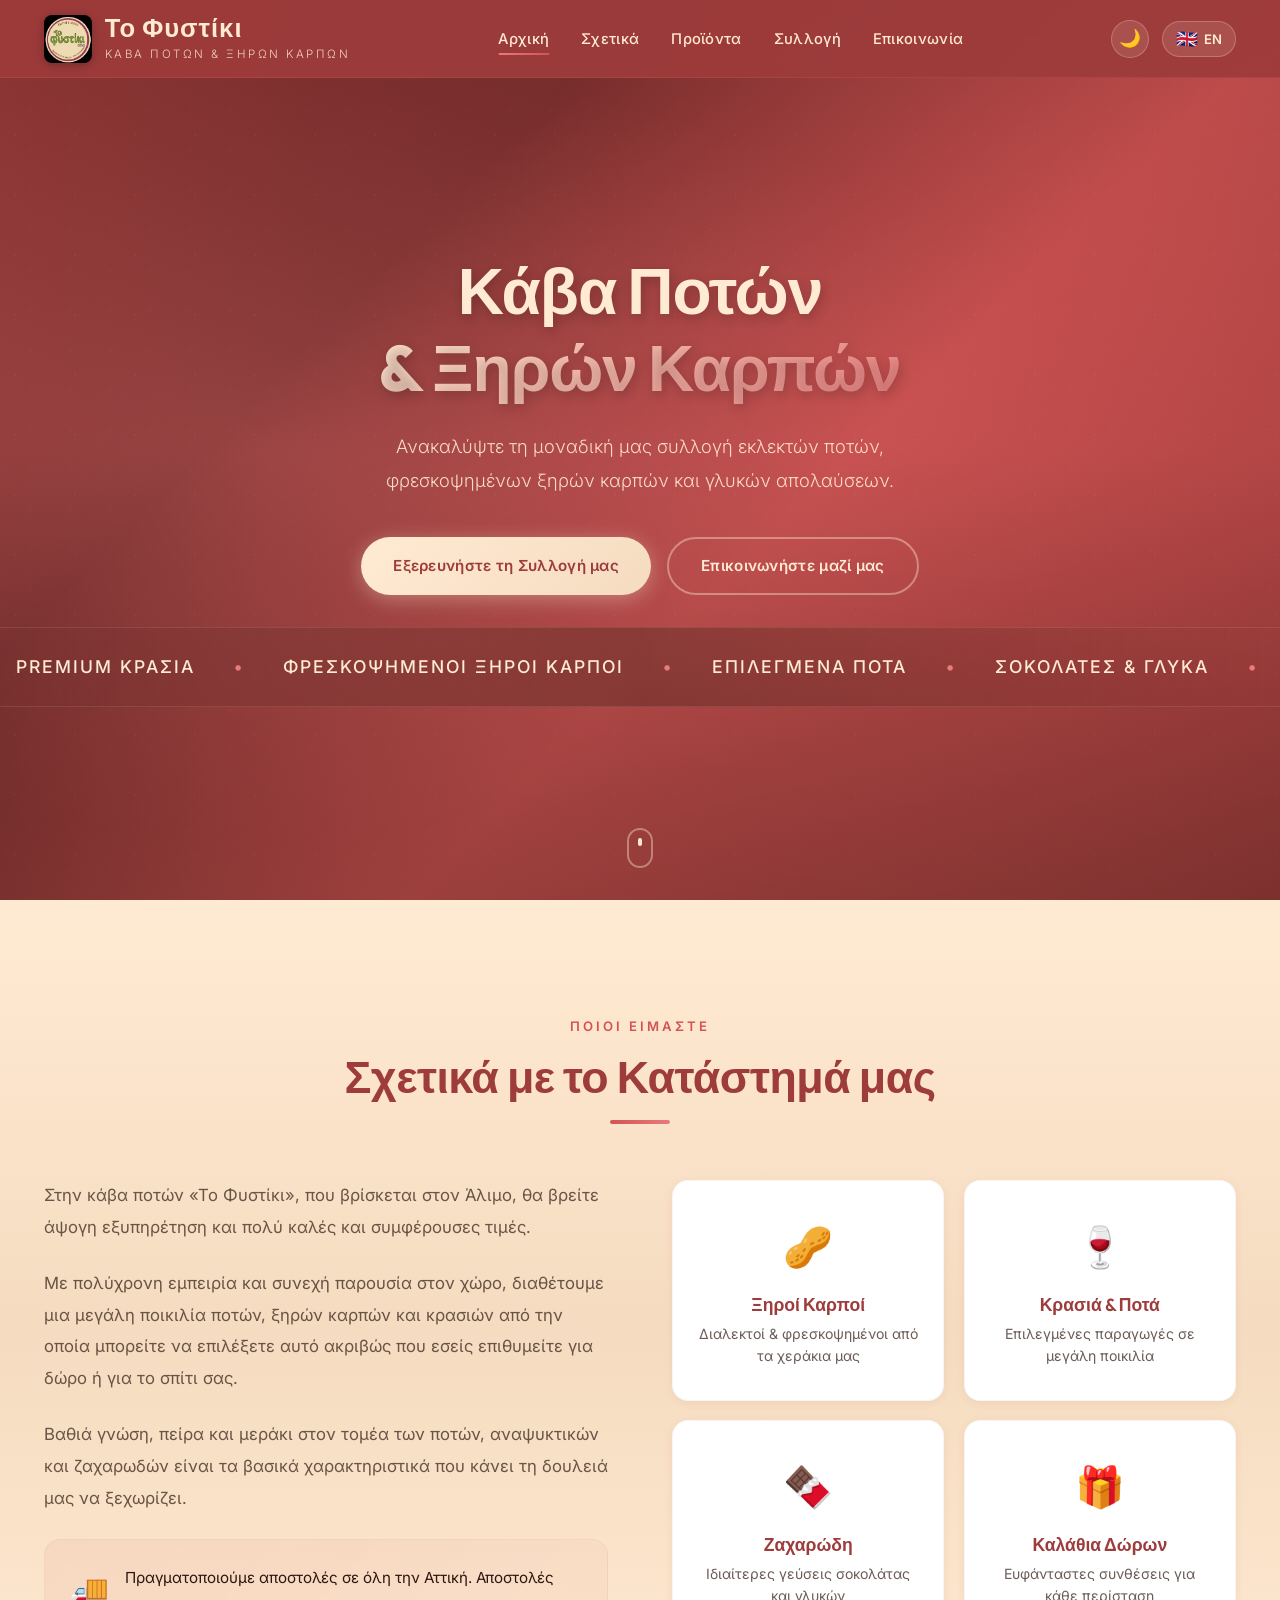
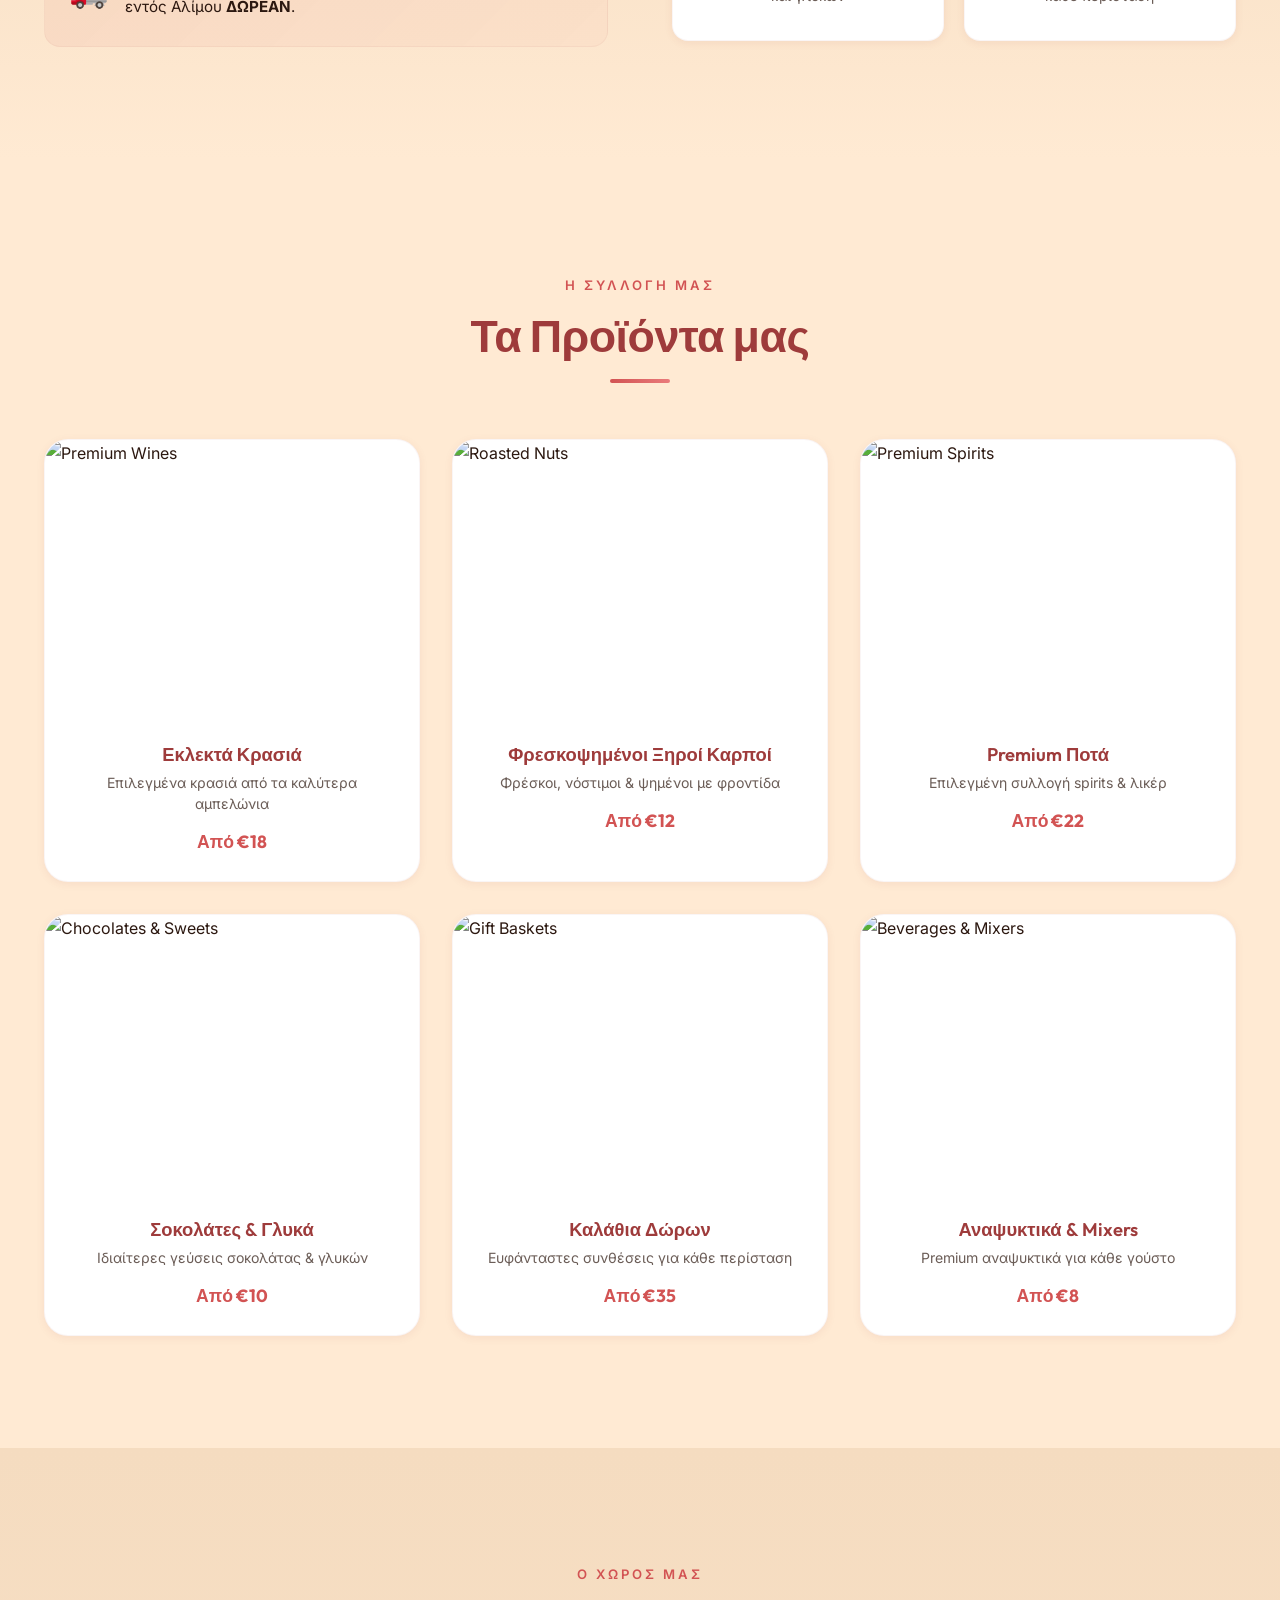
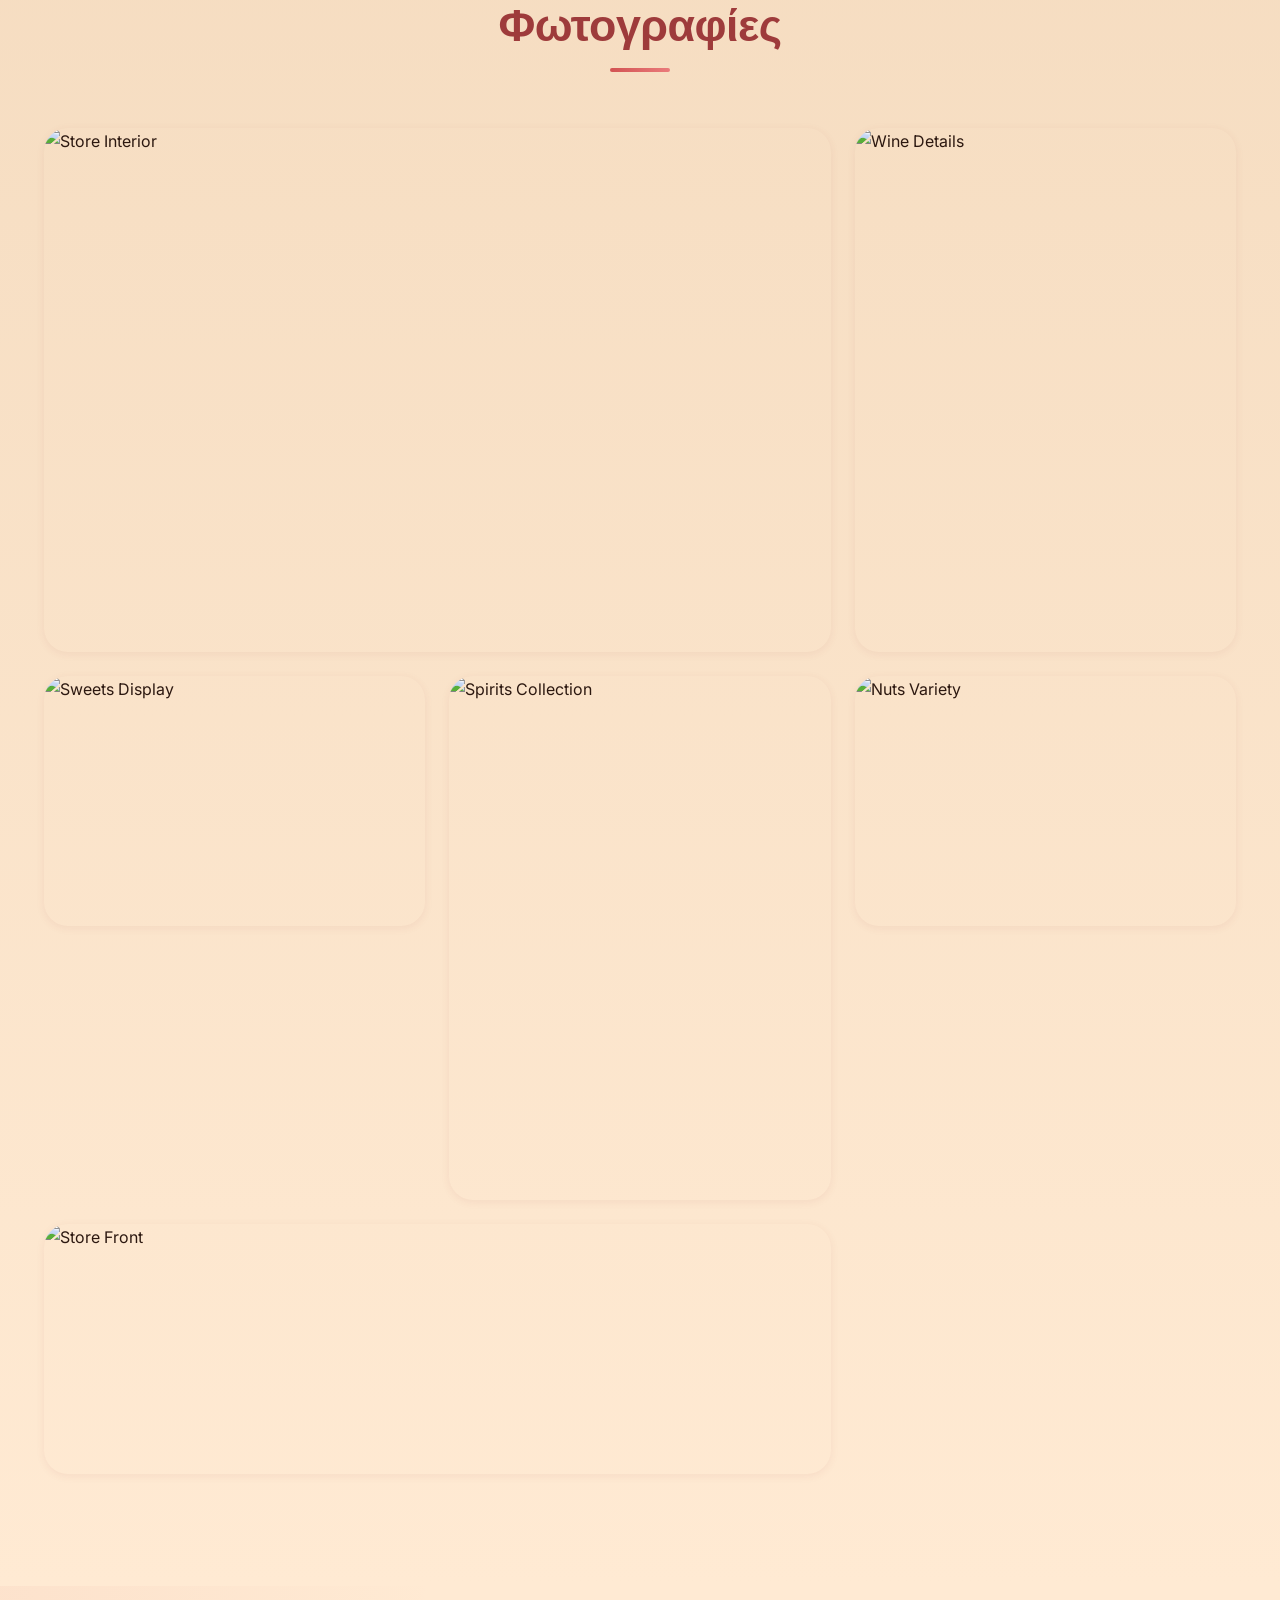
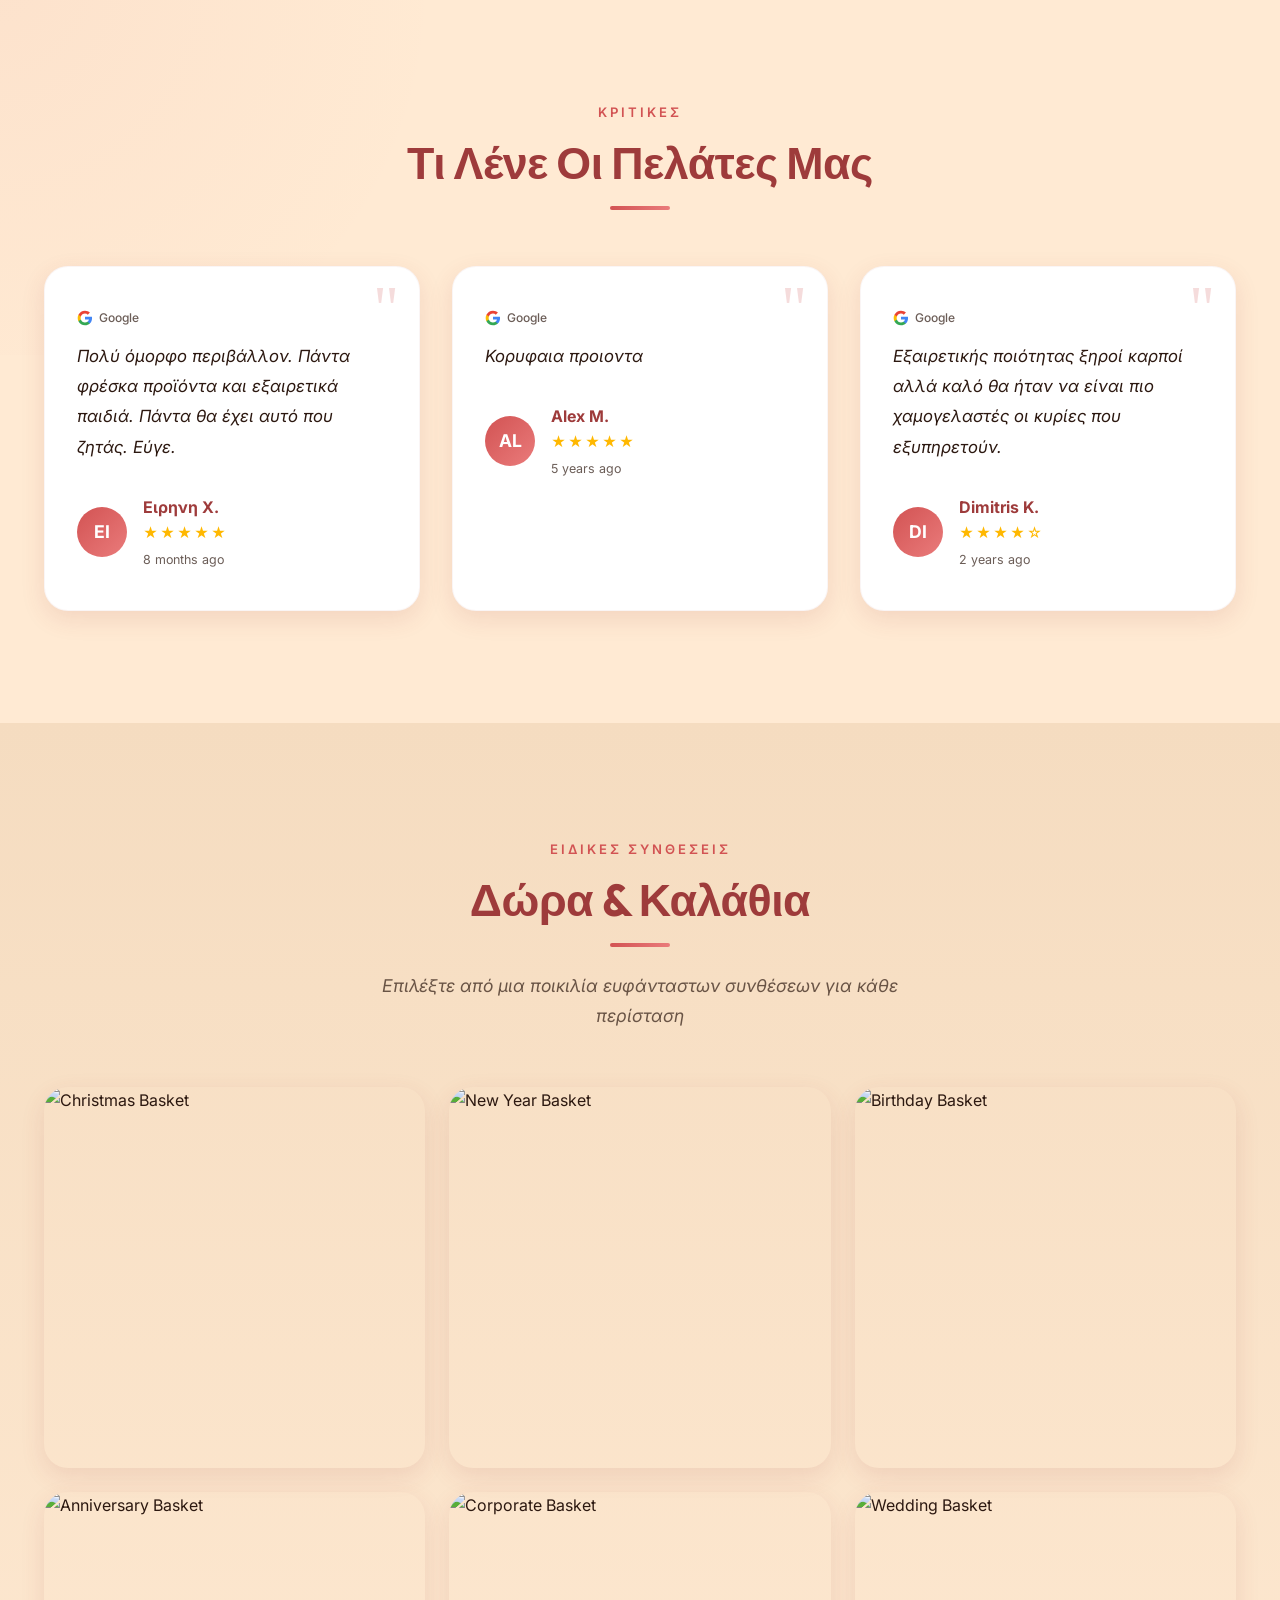
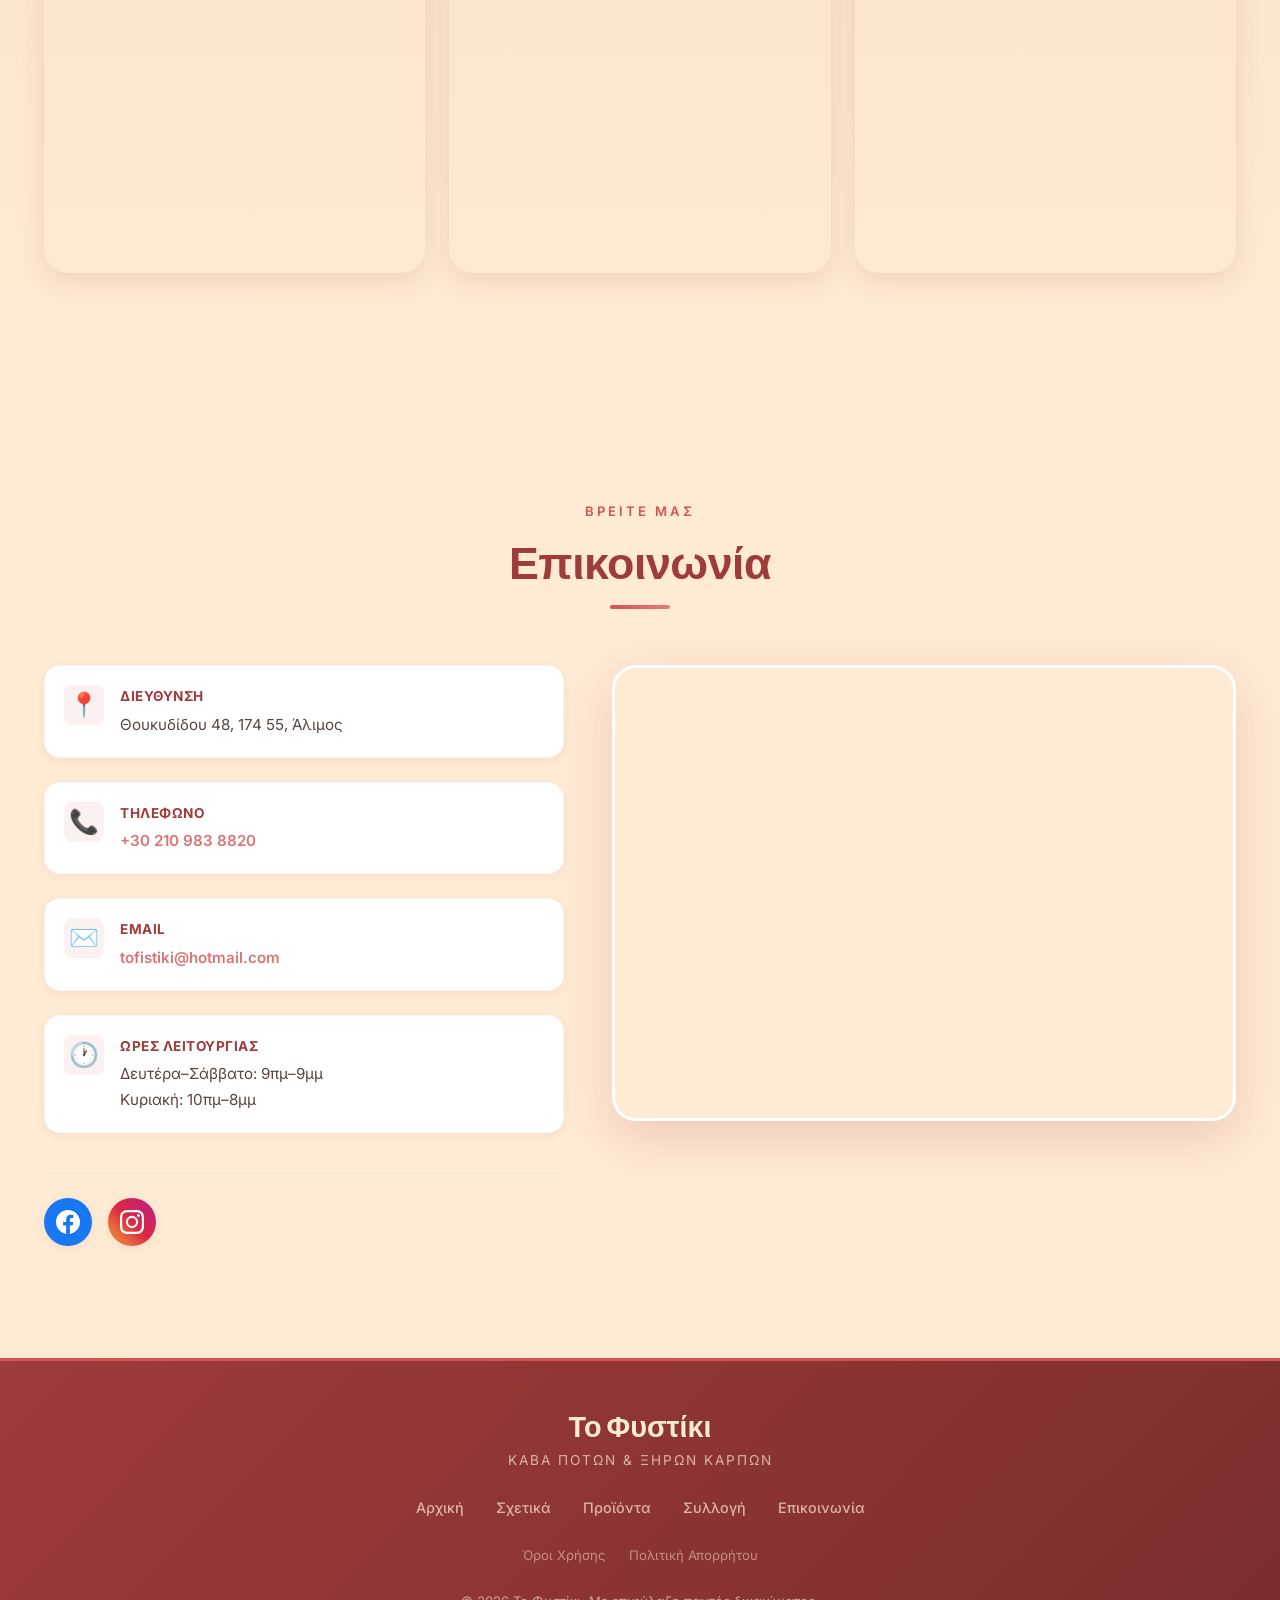
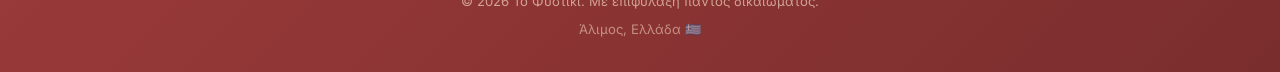
==== index.html @ 78f283a5 "first commit" ====
<!doctype html>
<html lang="el" data-theme="light">
	<head>
		<meta charset="UTF-8" />
		<meta name="viewport" content="width=device-width, initial-scale=1.0" />
		<title>Το Φυστίκι — Κάβα Ποτών & Ξηρών Καρπών</title>

		<!-- Advanced SEO & OpenGraph -->
		<meta
			name="description"
			content="Κάβα ποτών και ξηρών καρπών στον Άλιμο. Μεγάλη ποικιλία κρασιών, premium ποτών, φρεσκοψημένων ξηρών καρπών και ιδιαίτερων ζαχαρωδών."
		/>
		<meta
			name="keywords"
			content="κάβα, άλιμος, ποτά, κρασιά, ξηροί καρποί, δώρα, καλάθια, σοκολάτες, delivery"
		/>
		<meta
			property="og:title"
			content="Το Φυστίκι — Premium Κάβα στον Άλιμο"
		/>
		<meta
			property="og:description"
			content="Η απόλυτη εμπειρία γευσιγνωσίας. Ανακαλύψτε εκλεκτή συλλογή κρασιών και φρεσκοψημένων ξηρών καρπών."
		/>
		<meta property="og:type" content="website" />
		<meta property="og:locale" content="el_GR" />
		<meta
			property="og:image"
			content="https://images.unsplash.com/photo-1510812431401-41d2bd2722f3?w=1200&h=630&fit=crop"
		/>

		<!-- JSON-LD Structured Data for LocalBusiness -->
		<script type="application/ld+json">
			{
				"@context": "https://schema.org",
				"@type": "LiquorStore",
				"name": "Το Φυστίκι",
				"image": "https://images.unsplash.com/photo-1510812431401-41d2bd2722f3?w=800",
				"@id": "",
				"url": "https://tofistiki-alimos.gr",
				"telephone": "+302109838820",
				"address": {
					"@type": "PostalAddress",
					"streetAddress": "Θουκυδίδου 48",
					"addressLocality": "Άλιμος",
					"postalCode": "174 55",
					"addressCountry": "GR"
				},
				"geo": {
					"@type": "GeoCoordinates",
					"latitude": 37.912394,
					"longitude": 23.711889
				},
				"openingHoursSpecification": [
					{
						"@type": "OpeningHoursSpecification",
						"dayOfWeek": [
							"Monday",
							"Tuesday",
							"Wednesday",
							"Thursday",
							"Friday",
							"Saturday"
						],
						"opens": "09:00",
						"closes": "21:00"
					},
					{
						"@type": "OpeningHoursSpecification",
						"dayOfWeek": "Sunday",
						"opens": "10:00",
						"closes": "20:00"
					}
				]
			}
		</script>

		<link rel="preconnect" href="https://fonts.googleapis.com" />
		<link rel="preconnect" href="https://fonts.gstatic.com" crossorigin />
		<link
			href="https://fonts.googleapis.com/css2?family=Inter:wght@300;400;500;600;700&family=Outfit:wght@400;500;600;700;800&display=swap"
			rel="stylesheet"
		/>
		<link rel="stylesheet" href="styles.css" />
	</head>

	<body>
		<!-- Navigation -->
		<nav class="navbar" id="navbar">
			<div class="container">
				<div class="logo">
					<img
						src="media/logo.png"
						alt="Το Φυστίκι Logo"
						class="logo-img"
					/>
					<div class="logo-text">
						<h1>Το Φυστίκι</h1>
						<p data-i18n="logo_subtitle">
							Κάβα Ποτών & Ξηρών Καρπών
						</p>
					</div>
				</div>
				<ul class="nav-menu" id="nav-menu">
					<li>
						<a
							href="#home"
							class="nav-link active"
							data-i18n="nav_home"
							>Αρχική</a
						>
					</li>
					<li>
						<a href="#about" class="nav-link" data-i18n="nav_about"
							>Σχετικά</a
						>
					</li>
					<li>
						<a
							href="#products"
							class="nav-link"
							data-i18n="nav_products"
							>Προϊόντα</a
						>
					</li>
					<li>
						<a
							href="#gallery"
							class="nav-link"
							data-i18n="nav_gallery"
							>Συλλογή</a
						>
					</li>
					<li>
						<a
							href="#contact"
							class="nav-link"
							data-i18n="nav_contact"
							>Επικοινωνία</a
						>
					</li>
				</ul>
				<div class="nav-actions">
					<button
						class="theme-toggle"
						id="theme-toggle"
						title="Toggle Dark Mode"
					>
						<span class="theme-icon">🌙</span>
					</button>
					<button
						class="lang-toggle"
						id="lang-toggle"
						title="Switch Language"
					>
						<span class="lang-flag">🇬🇧</span>
						<span class="lang-label">EN</span>
					</button>
					<button
						type="button"
						class="hamburger"
						id="hamburger"
						aria-label="Toggle navigation menu"
						aria-controls="nav-menu"
						aria-expanded="false"
					>
						<span></span>
						<span></span>
						<span></span>
					</button>
				</div>
			</div>
		</nav>

		<!-- Hero Section -->
		<section id="home" class="hero">
			<div class="hero-bg"></div>
			<div class="hero-overlay"></div>
			<div class="hero-cursor" id="hero-cursor"></div>
			<div class="hero-content">
				<h2 class="hero-title fade-up" data-delay="200">
					<span class="line" data-i18n="hero_title_1"
						>Κάβα Ποτών</span
					>
					<span class="line accent" data-i18n="hero_title_2"
						>& Ξηρών Καρπών</span
					>
				</h2>
				<p
					class="hero-subtitle fade-up"
					data-delay="400"
					data-i18n="hero_subtitle"
				>
					Ανακαλύψτε τη μοναδική μας συλλογή εκλεκτών ποτών,
					φρεσκοψημένων ξηρών καρπών και γλυκών απολαύσεων.
				</p>
				<div class="hero-cta fade-up" data-delay="600">
					<a
						href="#products"
						class="btn btn-primary"
						data-i18n="hero_cta"
						>Εξερευνήστε τη Συλλογή μας</a
					>
					<a
						href="#contact"
						class="btn btn-outline"
						data-i18n="hero_cta2"
						>Επικοινωνήστε μαζί μας</a
					>
				</div>
				<!-- Marquee replacing stats -->
				<div class="hero-marquee fade-up" data-delay="800">
					<div class="marquee-content">
						<span data-i18n="marquee_item1">Premium Κρασιά</span>
						<span class="dot">•</span>
						<span data-i18n="marquee_item2"
							>Φρεσκοψημένοι Ξηροί Καρποί</span
						>
						<span class="dot">•</span>
						<span data-i18n="marquee_item3">Επιλεγμένα Ποτά</span>
						<span class="dot">•</span>
						<span data-i18n="marquee_item4">Σοκολάτες & Γλυκά</span>
						<span class="dot">•</span>
						<span data-i18n="marquee_item5">Καλάθια Δώρων</span>
						<span class="dot">•</span>
						<!-- Duplicate for infinite scroll loop -->
						<span aria-hidden="true" data-i18n="marquee_item1"
							>Premium Κρασιά</span
						>
						<span aria-hidden="true" class="dot">•</span>
						<span aria-hidden="true" data-i18n="marquee_item2"
							>Φρεσκοψημένοι Ξηροί Καρποί</span
						>
						<span aria-hidden="true" class="dot">•</span>
						<span aria-hidden="true" data-i18n="marquee_item3"
							>Επιλεγμένα Ποτά</span
						>
						<span aria-hidden="true" class="dot">•</span>
						<span aria-hidden="true" data-i18n="marquee_item4"
							>Σοκολάτες & Γλυκά</span
						>
						<span aria-hidden="true" class="dot">•</span>
						<span aria-hidden="true" data-i18n="marquee_item5"
							>Καλάθια Δώρων</span
						>
						<span aria-hidden="true" class="dot">•</span>
					</div>
				</div>
			</div>
			<div class="hero-scroll">
				<div class="mouse">
					<div class="wheel"></div>
				</div>
			</div>
		</section>

		<!-- About Section -->
		<section id="about" class="about">
			<div class="container">
				<div class="section-header">
					<span class="section-tag fade-up" data-i18n="about_tag"
						>Ποιοι Είμαστε</span
					>
					<h2 class="section-title fade-up" data-i18n="about_title">
						Σχετικά με το Κατάστημά μας
					</h2>
					<div class="title-decoration fade-up"></div>
				</div>
				<div class="about-grid">
					<div class="about-text fade-up">
						<p data-i18n="about_p1">
							Στην κάβα ποτών «Το Φυστίκι», που βρίσκεται στον
							Άλιμο, θα βρείτε άψογη εξυπηρέτηση και πολύ καλές
							και συμφέρουσες τιμές.
						</p>
						<p data-i18n="about_p2">
							Με πολύχρονη εμπειρία και συνεχή παρουσία στον χώρο,
							διαθέτουμε μια μεγάλη ποικιλία ποτών, ξηρών καρπών
							και κρασιών από την οποία μπορείτε να επιλέξετε αυτό
							ακριβώς που εσείς επιθυμείτε για δώρο ή για το σπίτι
							σας.
						</p>
						<p data-i18n="about_p3">
							Βαθιά γνώση, πείρα και μεράκι στον τομέα των ποτών,
							αναψυκτικών και ζαχαρωδών είναι τα βασικά
							χαρακτηριστικά που κάνει τη δουλειά μας να
							ξεχωρίζει.
						</p>
						<div class="about-delivery fade-up">
							<div class="delivery-icon">🚚</div>
							<p data-i18n="about_delivery">
								Πραγματοποιούμε αποστολές σε όλη την Αττική.
								Αποστολές εντός Αλίμου <strong>ΔΩΡΕΑΝ</strong>.
							</p>
						</div>
					</div>
					<div class="about-features">
						<div class="feature-card fade-up" data-delay="0">
							<div class="feature-icon">🥜</div>
							<h3 data-i18n="feature_nuts_title">Ξηροί Καρποί</h3>
							<p data-i18n="feature_nuts_desc">
								Διαλεκτοί & φρεσκοψημένοι από τα χεράκια μας
							</p>
						</div>
						<div class="feature-card fade-up" data-delay="100">
							<div class="feature-icon">🍷</div>
							<h3 data-i18n="feature_wines_title">
								Κρασιά & Ποτά
							</h3>
							<p data-i18n="feature_wines_desc">
								Επιλεγμένες παραγωγές σε μεγάλη ποικιλία
							</p>
						</div>
						<div class="feature-card fade-up" data-delay="200">
							<div class="feature-icon">🍫</div>
							<h3 data-i18n="feature_sweets_title">Ζαχαρώδη</h3>
							<p data-i18n="feature_sweets_desc">
								Ιδιαίτερες γεύσεις σοκολάτας και γλυκών
							</p>
						</div>
						<div class="feature-card fade-up" data-delay="300">
							<div class="feature-icon">🎁</div>
							<h3 data-i18n="feature_gifts_title">
								Καλάθια Δώρων
							</h3>
							<p data-i18n="feature_gifts_desc">
								Ευφάνταστες συνθέσεις για κάθε περίσταση
							</p>
						</div>
					</div>
				</div>
			</div>
		</section>

		<!-- Products Section -->
		<section id="products" class="products">
			<div class="container">
				<div class="section-header">
					<span class="section-tag fade-up" data-i18n="products_tag"
						>Η Συλλογή μας</span
					>
					<h2
						class="section-title fade-up"
						data-i18n="products_title"
					>
						Τα Προϊόντα μας
					</h2>
					<div class="title-decoration fade-up"></div>
				</div>
				<div class="products-grid">
					<!-- Product 1: Wines -->
					<div class="product-card fade-up" data-delay="0">
						<div class="product-image">
							<img
								src="https://images.unsplash.com/photo-1510812431401-41d2bd2722f3?w=600&h=800&fit=crop"
								alt="Premium Wines"
								loading="lazy"
							/>
							<div class="product-overlay">
								<span
									class="product-category"
									data-i18n="prod_wines_cat"
									>Κρασιά</span
								>
							</div>
						</div>
						<div class="product-info">
							<h3 data-i18n="prod_wines_title">Εκλεκτά Κρασιά</h3>
							<p data-i18n="prod_wines_desc">
								Επιλεγμένα κρασιά από τα καλύτερα αμπελώνια
							</p>
							<span class="price" data-i18n="prod_wines_price"
								>Από €18</span
							>
						</div>
					</div>

					<!-- Product 2: Nuts -->
					<div class="product-card fade-up" data-delay="100">
						<div class="product-image">
							<img
								src="https://images.unsplash.com/photo-1599599810769-bcde5a160d32?w=600&h=800&fit=crop"
								alt="Roasted Nuts"
								loading="lazy"
							/>
							<div class="product-overlay">
								<span
									class="product-category"
									data-i18n="prod_nuts_cat"
									>Ξηροί Καρποί</span
								>
							</div>
						</div>
						<div class="product-info">
							<h3 data-i18n="prod_nuts_title">
								Φρεσκοψημένοι Ξηροί Καρποί
							</h3>
							<p data-i18n="prod_nuts_desc">
								Φρέσκοι, νόστιμοι & ψημένοι με φροντίδα
							</p>
							<span class="price" data-i18n="prod_nuts_price"
								>Από €12</span
							>
						</div>
					</div>

					<!-- Product 3: Spirits -->
					<div class="product-card fade-up" data-delay="200">
						<div class="product-image">
							<img
								src="https://images.unsplash.com/photo-1569529465841-dfecdab7503b?w=600&h=800&fit=crop"
								alt="Premium Spirits"
								loading="lazy"
							/>
							<div class="product-overlay">
								<span
									class="product-category"
									data-i18n="prod_spirits_cat"
									>Ποτά</span
								>
							</div>
						</div>
						<div class="product-info">
							<h3 data-i18n="prod_spirits_title">Premium Ποτά</h3>
							<p data-i18n="prod_spirits_desc">
								Επιλεγμένη συλλογή spirits & λικέρ
							</p>
							<span class="price" data-i18n="prod_spirits_price"
								>Από €22</span
							>
						</div>
					</div>

					<!-- Product 4: Chocolates -->
					<div class="product-card fade-up" data-delay="300">
						<div class="product-image">
							<img
								src="https://images.unsplash.com/photo-1549007994-cb92caebd54b?w=600&h=800&fit=crop"
								alt="Chocolates & Sweets"
								loading="lazy"
							/>
							<div class="product-overlay">
								<span
									class="product-category"
									data-i18n="prod_choc_cat"
									>Ζαχαρώδη</span
								>
							</div>
						</div>
						<div class="product-info">
							<h3 data-i18n="prod_choc_title">
								Σοκολάτες & Γλυκά
							</h3>
							<p data-i18n="prod_choc_desc">
								Ιδιαίτερες γεύσεις σοκολάτας & γλυκών
							</p>
							<span class="price" data-i18n="prod_choc_price"
								>Από €10</span
							>
						</div>
					</div>

					<!-- Product 5: Gift Baskets -->
					<div class="product-card fade-up" data-delay="400">
						<div class="product-image">
							<img
								src="https://images.unsplash.com/photo-1513558161293-cdaf765ed2fd?w=600&h=800&fit=crop"
								alt="Gift Baskets"
								loading="lazy"
							/>
							<div class="product-overlay">
								<span
									class="product-category"
									data-i18n="prod_basket_cat"
									>Δώρα</span
								>
							</div>
						</div>
						<div class="product-info">
							<h3 data-i18n="prod_basket_title">Καλάθια Δώρων</h3>
							<p data-i18n="prod_basket_desc">
								Ευφάνταστες συνθέσεις για κάθε περίσταση
							</p>
							<span class="price" data-i18n="prod_basket_price"
								>Από €35</span
							>
						</div>
					</div>

					<!-- Product 6: Beverages -->
					<div class="product-card fade-up" data-delay="500">
						<div class="product-image">
							<img
								src="https://images.unsplash.com/photo-1558642452-9d2a7deb7f62?w=600&h=800&fit=crop"
								alt="Beverages & Mixers"
								loading="lazy"
							/>
							<div class="product-overlay">
								<span
									class="product-category"
									data-i18n="prod_bev_cat"
									>Αναψυκτικά</span
								>
							</div>
						</div>
						<div class="product-info">
							<h3 data-i18n="prod_bev_title">
								Αναψυκτικά & Mixers
							</h3>
							<p data-i18n="prod_bev_desc">
								Premium αναψυκτικά για κάθε γούστο
							</p>
							<span class="price" data-i18n="prod_bev_price"
								>Από €8</span
							>
						</div>
					</div>
				</div>
			</div>
		</section>

		<!-- Photo Gallery Section (NEW) -->
		<section id="gallery" class="photo-gallery">
			<div class="container">
				<div class="section-header">
					<span class="section-tag fade-up" data-i18n="gallery_tag"
						>Ο Χώρος Μας</span
					>
					<h2 class="section-title fade-up" data-i18n="gallery_title">
						Φωτογραφίες
					</h2>
					<div class="title-decoration fade-up"></div>
				</div>
				<div class="gallery-masonry">
					<div class="gallery-item fade-up" data-delay="0">
						<img
							src="https://images.unsplash.com/photo-1574044195191-2dc04aeb53c4?w=800&h=600&fit=crop"
							alt="Store Interior"
							loading="lazy"
						/>
					</div>
					<div class="gallery-item fade-up" data-delay="100">
						<img
							src="https://images.unsplash.com/photo-1585553616435-2dc0a54e271d?w=800&h=1000&fit=crop"
							alt="Wine Details"
							loading="lazy"
						/>
					</div>
					<div class="gallery-item fade-up" data-delay="200">
						<img
							src="https://images.unsplash.com/photo-1549419137-eebe1edc4e33?w=800&h=800&fit=crop"
							alt="Sweets Display"
							loading="lazy"
						/>
					</div>
					<div class="gallery-item fade-up" data-delay="300">
						<img
							src="https://images.unsplash.com/photo-1582236592200-e176d0ae526d?w=800&h=1200&fit=crop"
							alt="Spirits Collection"
							loading="lazy"
						/>
					</div>
					<div class="gallery-item fade-up" data-delay="400">
						<img
							src="https://images.unsplash.com/photo-1599839619722-39751411ea63?w=800&h=600&fit=crop"
							alt="Store Front"
							loading="lazy"
						/>
					</div>
					<div class="gallery-item fade-up" data-delay="500">
						<img
							src="https://images.unsplash.com/photo-1473243110991-6de64efec2ce?w=800&h=800&fit=crop"
							alt="Nuts Variety"
							loading="lazy"
						/>
					</div>
				</div>
			</div>
		</section>

		<!-- Testimonials Section (NEW) -->
		<section id="testimonials" class="testimonials">
			<div class="container">
				<div class="section-header">
					<span class="section-tag fade-up" data-i18n="test_tag"
						>Κριτικές</span
					>
					<h2 class="section-title fade-up" data-i18n="test_title">
						Τι Λένε Οι Πελάτες Μας
					</h2>
					<div class="title-decoration fade-up"></div>
				</div>

				<div class="testimonials-grid" id="testimonials-grid">
					<!-- Testimonials will be injected here dynamically by script.js -->
				</div>
			</div>
		</section>

		<!-- Gift Baskets Gallery -->
		<section id="baskets" class="gift-baskets">
			<div class="container">
				<div class="section-header">
					<span class="section-tag fade-up" data-i18n="baskets_tag"
						>Ειδικές Συνθέσεις</span
					>
					<h2 class="section-title fade-up" data-i18n="baskets_title">
						Δώρα & Καλάθια
					</h2>
					<div class="title-decoration fade-up"></div>
					<p class="section-desc fade-up" data-i18n="baskets_desc">
						Επιλέξτε από μια ποικιλία ευφάνταστων συνθέσεων για κάθε
						περίσταση
					</p>
				</div>
				<div class="baskets-gallery">
					<div class="basket-item fade-up" data-delay="0">
						<img
							src="https://images.unsplash.com/photo-1543934638-bd2e138430c4?w=500&h=500&fit=crop"
							alt="Christmas Basket"
							loading="lazy"
						/>
						<div class="basket-overlay">
							<h4 data-i18n="basket_christmas">
								Χριστουγεννιάτικο
							</h4>
						</div>
					</div>
					<div class="basket-item fade-up" data-delay="100">
						<img
							src="https://images.unsplash.com/photo-1482012792084-a0c3725f289f?w=500&h=500&fit=crop"
							alt="New Year Basket"
							loading="lazy"
						/>
						<div class="basket-overlay">
							<h4 data-i18n="basket_newyear">Πρωτοχρονιάτικο</h4>
						</div>
					</div>
					<div class="basket-item fade-up" data-delay="200">
						<img
							src="https://images.unsplash.com/photo-1558618666-fcd25c85f82e?w=500&h=500&fit=crop"
							alt="Birthday Basket"
							loading="lazy"
						/>
						<div class="basket-overlay">
							<h4 data-i18n="basket_birthday">Γενεθλίων</h4>
						</div>
					</div>
					<div class="basket-item fade-up" data-delay="300">
						<img
							src="https://images.unsplash.com/photo-1507003211169-0a1dd7228f2d?w=500&h=500&fit=crop"
							alt="Anniversary Basket"
							loading="lazy"
						/>
						<div class="basket-overlay">
							<h4 data-i18n="basket_anniversary">Επετείου</h4>
						</div>
					</div>
					<div class="basket-item fade-up" data-delay="400">
						<img
							src="https://images.unsplash.com/photo-1481391032119-d89fee407e44?w=500&h=500&fit=crop"
							alt="Corporate Basket"
							loading="lazy"
						/>
						<div class="basket-overlay">
							<h4 data-i18n="basket_corporate">Εταιρικό</h4>
						</div>
					</div>
					<div class="basket-item fade-up" data-delay="500">
						<img
							src="https://images.unsplash.com/photo-1516594798947-e65505dbb29d?w=500&h=500&fit=crop"
							alt="Wedding Basket"
							loading="lazy"
						/>
						<div class="basket-overlay">
							<h4 data-i18n="basket_wedding">Γάμου</h4>
						</div>
					</div>
				</div>
			</div>
		</section>

		<!-- Contact Section -->
		<section id="contact" class="contact">
			<div class="container">
				<div class="section-header">
					<span class="section-tag fade-up" data-i18n="contact_tag"
						>Βρείτε μας</span
					>
					<h2 class="section-title fade-up" data-i18n="contact_title">
						Επικοινωνία
					</h2>
					<div class="title-decoration fade-up"></div>
				</div>
				<div class="contact-grid">
					<div class="contact-info fade-up">
						<div class="contact-item">
							<div class="contact-icon">📍</div>
							<div>
								<strong data-i18n="contact_address_label"
									>Διεύθυνση</strong
								>
								<p>Θουκυδίδου 48, 174 55, Άλιμος</p>
							</div>
						</div>
						<div class="contact-item">
							<div class="contact-icon">📞</div>
							<div>
								<strong data-i18n="contact_phone_label"
									>Τηλέφωνο</strong
								>
								<p>
									<a href="tel:+302109838820"
										>+30 210 983 8820</a
									>
								</p>
							</div>
						</div>
						<div class="contact-item">
							<div class="contact-icon">✉️</div>
							<div>
								<strong>Email</strong>
								<p>
									<a href="mailto:tofistiki@hotmail.com"
										>tofistiki@hotmail.com</a
									>
								</p>
							</div>
						</div>
						<div class="contact-item">
							<div class="contact-icon">🕐</div>
							<div>
								<strong data-i18n="contact_hours_label"
									>Ώρες Λειτουργίας</strong
								>
								<p data-i18n="contact_hours">
									Δευτέρα–Σάββατο: 9πμ–9μμ<br />Κυριακή:
									10πμ–8μμ
								</p>
							</div>
						</div>
						<div class="social-links">
							<a
								href="https://www.facebook.com/tofistiki/"
								target="_blank"
								rel="noopener noreferrer"
								class="social-icon facebook"
								title="Facebook"
							>
								<svg
									xmlns="http://www.w3.org/2000/svg"
									viewBox="0 0 24 24"
									fill="currentColor"
									width="24"
									height="24"
								>
									<path
										d="M24 12.073c0-6.627-5.373-12-12-12s-12 5.373-12 12c0 5.99 4.388 10.954 10.125 11.854v-8.385H7.078v-3.47h3.047V9.43c0-3.007 1.792-4.669 4.533-4.669 1.312 0 2.686.235 2.686.235v2.953H15.83c-1.491 0-1.956.925-1.956 1.874v2.25h3.328l-.532 3.47h-2.796v8.385C19.612 23.027 24 18.062 24 12.073z"
									/>
								</svg>
							</a>
							<a
								href="https://www.instagram.com/cava_tofistiki/"
								target="_blank"
								rel="noopener noreferrer"
								class="social-icon instagram"
								title="Instagram"
							>
								<svg
									xmlns="http://www.w3.org/2000/svg"
									viewBox="0 0 24 24"
									fill="currentColor"
									width="24"
									height="24"
								>
									<path
										d="M12 2.163c3.204 0 3.584.012 4.85.07 3.252.148 4.771 1.691 4.919 4.919.058 1.265.069 1.645.069 4.849 0 3.205-.012 3.584-.069 4.849-.149 3.225-1.664 4.771-4.919 4.919-1.266.058-1.644.07-4.85.07-3.204 0-3.584-.012-4.849-.07-3.26-.149-4.771-1.699-4.919-4.92-.058-1.265-.07-1.644-.07-4.849 0-3.204.013-3.583.07-4.849.149-3.227 1.664-4.771 4.919-4.919 1.266-.057 1.645-.069 4.849-.069zM12 0C8.741 0 8.333.014 7.053.072 2.695.272.273 2.69.073 7.052.014 8.333 0 8.741 0 12c0 3.259.014 3.668.072 4.948.2 4.358 2.618 6.78 6.98 6.98C8.333 23.986 8.741 24 12 24c3.259 0 3.668-.014 4.948-.072 4.354-.2 6.782-2.618 6.979-6.98.059-1.28.073-1.689.073-4.948 0-3.259-.014-3.667-.072-4.947-.196-4.354-2.617-6.78-6.979-6.98C15.668.014 15.259 0 12 0zm0 5.838a6.162 6.162 0 100 12.324 6.162 6.162 0 000-12.324zM12 16a4 4 0 110-8 4 4 0 010 8zm6.406-11.845a1.44 1.44 0 100 2.881 1.44 1.44 0 000-2.881z"
									/>
								</svg>
							</a>
						</div>
					</div>
					<div class="contact-map fade-up">
						<iframe
							src="https://www.google.com/maps/embed?pb=!1m18!1m12!1m3!1d786.9429739266096!2d23.711889269654577!3d37.912394056313204!2m3!1f0!2f0!3f0!3m2!1i1024!2i768!4f13.1!3m3!1m2!1s0x14a1be8128543615%3A0x76790be364be2cdd!2sThoukididou%2048%2C%20Alimos%20174%2055!5e0!3m2!1sen!2sgr!4v1764593369541!5m2!1sen!2sgr"
							width="600"
							height="450"
							style="border: 0"
							allowfullscreen=""
							loading="lazy"
							referrerpolicy="no-referrer-when-downgrade"
							title="Το Φυστίκι - Google Maps"
						></iframe>
					</div>
				</div>
			</div>
		</section>

		<!-- Footer -->
		<footer>
			<div class="container">
				<div class="footer-content">
					<div class="footer-logo">
						<h3>Το Φυστίκι</h3>
						<p data-i18n="footer_subtitle">
							Κάβα Ποτών & Ξηρών Καρπών
						</p>
					</div>
					<div class="footer-links">
						<a href="#home" data-i18n="nav_home">Αρχική</a>
						<a href="#about" data-i18n="nav_about">Σχετικά</a>
						<a href="#products" data-i18n="nav_products"
							>Προϊόντα</a
						>
						<a href="#gallery" data-i18n="nav_gallery">Συλλογή</a>
						<a href="#contact" data-i18n="nav_contact"
							>Επικοινωνία</a
						>
					</div>
					<div class="footer-legal">
						<a href="terms.html" data-i18n="footer_terms"
							>Όροι Χρήσης</a
						>
						<a href="privacy.html" data-i18n="footer_privacy"
							>Πολιτική Απορρήτου</a
						>
					</div>
					<p class="footer-copy">
						&copy; <span id="footer-year">2026</span> Το Φυστίκι.
						<span data-i18n="footer_rights"
							>Με επιφύλαξη παντός δικαιώματος.</span
						>
					</p>
					<p class="footer-location">Άλιμος, Ελλάδα 🇬🇷</p>
				</div>
			</div>
		</footer>

		<!-- WhatsApp Floating Button (NEW) -->
		<a
			href="https://wa.me/302109838820"
			class="whatsapp-btn fade-up"
			data-delay="1000"
			target="_blank"
			rel="noopener noreferrer"
			title="Chat on WhatsApp"
		>
			<svg
				xmlns="http://www.w3.org/2000/svg"
				viewBox="0 0 24 24"
				fill="currentColor"
				width="28"
				height="28"
			>
				<path
					d="M17.498 14.382c-.301-.15-1.767-.867-2.04-.966-.273-.101-.473-.15-.673.15-.197.295-.771.964-.944 1.162-.175.195-.349.21-.646.06-.297-.15-1.265-.476-2.408-1.503-.902-.806-1.509-1.799-1.684-2.096-.176-.296-.019-.456.13-.605.134-.134.301-.345.451-.518.151-.173.201-.295.301-.495.1-.194.048-.372-.027-.518-.075-.15-.672-1.62-.922-2.206-.24-.584-.487-.51-.672-.51-.176 0-.376-.006-.576-.006-.196 0-.525.075-.801.375-.274.3-1.045 1.02-1.045 2.486 0 1.465 1.07 2.88 1.219 3.08.149.195 2.1 3.206 5.086 4.484.71.306 1.265.488 1.696.626.713.226 1.362.194 1.874.118.574-.085 1.767-.723 2.016-1.425.25-.702.25-1.304.175-1.425-.074-.121-.274-.196-.575-.346m-5.462 7.493h-.005c-1.242 0-2.46-.334-3.528-.965l-.253-.15-2.62.687.7-2.553-.165-.262a9.57 9.57 0 01-1.464-5.068c0-5.26 4.288-9.544 9.554-9.544 2.54 0 4.928 1.002 6.724 2.793C22.784 8.7 23.784 11.087 23.782 13.626c-.004 5.26-4.292 9.544-9.553 9.544m9.554-15.084A11.516 11.516 0 0012.04 2C5.952 2 1.005 6.945 1.002 13.033c0 1.944.508 3.842 1.474 5.518L.5 25l6.59-1.728a11.53 11.53 0 004.945 1.119h.005c6.088 0 11.037-4.945 11.039-11.034.002-2.951-1.146-5.727-3.235-7.817z"
				/>
			</svg>
		</a>

		<!-- Scroll to Top Button -->
		<button class="scroll-top" id="scroll-top" title="Scroll to top">
			<svg
				xmlns="http://www.w3.org/2000/svg"
				viewBox="0 0 24 24"
				fill="none"
				stroke="currentColor"
				stroke-width="2.5"
				stroke-linecap="round"
				stroke-linejoin="round"
				width="20"
				height="20"
			>
				<polyline points="18 15 12 9 6 15"></polyline>
			</svg>
		</button>

		<script src="reviews-data.js"></script>
		<script src="script.js"></script>
	</body>
</html>
---- styles.css ----
/* ===== RESET & VARIABLES ===== */
*,
*::before,
*::after {
	margin: 0;
	padding: 0;
	box-sizing: border-box;
}

:root {
	/* Light Theme (Default) */
	--cream: #ffead3;
	--deep-red: #9e3b3b;
	--coral: #d25353;
	--soft-pink: #ea7b7b;
	--dark: #2c1810;
	--white: #ffffff;
	--cream-dark: #f5dcc0;
	--shadow-sm: 0 2px 8px rgba(158, 59, 59, 0.08);
	--shadow-md: 0 8px 24px rgba(158, 59, 59, 0.12);
	--shadow-lg: 0 16px 48px rgba(158, 59, 59, 0.18);
	--shadow-xl: 0 24px 64px rgba(158, 59, 59, 0.22);

	/* Semantic Colors */
	--bg-color: var(--cream);
	--bg-alt: var(--cream-dark);
	--text-color: var(--dark);
	--text-muted: rgba(44, 24, 16, 0.7);
	--card-bg: var(--white);
	--card-border: rgba(158, 59, 59, 0.05);
	--nav-bg: rgba(158, 59, 59, 0.95);

	--radius-sm: 8px;
	--radius-md: 16px;
	--radius-lg: 24px;
	--radius-xl: 32px;
	--transition: 0.35s cubic-bezier(0.4, 0, 0.2, 1);
}

[data-theme="dark"] {
	/* Dark Theme */
	--bg-color: #1a0f0f;
	--bg-alt: #241414;
	--text-color: #f5dcc0;
	--text-muted: rgba(245, 220, 192, 0.7);
	--card-bg: #2a1818;
	--card-border: rgba(220, 100, 100, 0.15);
	--nav-bg: rgba(26, 15, 15, 0.95);

	--cream: #1a0f0f;
	--deep-red: #ea7b7b;
	--coral: #d25353;
	--shadow-sm: 0 4px 12px rgba(0, 0, 0, 0.4);
	--shadow-md: 0 8px 24px rgba(0, 0, 0, 0.5);
	--shadow-lg: 0 16px 48px rgba(0, 0, 0, 0.6);
	--shadow-xl: 0 24px 64px rgba(0, 0, 0, 0.8);
}

html {
	scroll-behavior: smooth;
	scroll-padding-top: 80px;
}

body {
	font-family:
		"Inter",
		-apple-system,
		BlinkMacSystemFont,
		sans-serif;
	color: var(--text-color);
	background-color: var(--bg-color);
	line-height: 1.7;
	overflow-x: hidden;
	-webkit-font-smoothing: antialiased;
	transition:
		background-color 0.4s ease,
		color 0.4s ease;
}

h1,
h2,
h3,
h4,
h5,
h6 {
	font-family: "Outfit", sans-serif;
	line-height: 1.2;
}

.container {
	max-width: 1240px;
	margin: 0 auto;
	padding: 0 24px;
}

img {
	max-width: 100%;
	display: block;
}

a {
	text-decoration: none;
	color: inherit;
}

/* ===== NAVIGATION ===== */
.navbar {
	position: fixed;
	top: 0;
	left: 0;
	right: 0;
	z-index: 1000;
	padding: 0.8rem 0;
	background: var(--nav-bg);
	backdrop-filter: blur(20px);
	-webkit-backdrop-filter: blur(20px);
	border-bottom: 1px solid rgba(234, 123, 123, 0.15);
	transition: var(--transition);
}

[data-theme="dark"] .navbar {
	border-bottom: 1px solid rgba(255, 255, 255, 0.05);
}

.navbar.scrolled {
	padding: 0.5rem 0;
	box-shadow: var(--shadow-lg);
}

.navbar .container {
	display: flex;
	justify-content: space-between;
	align-items: center;
}

.logo {
	display: flex;
	align-items: center;
	gap: 0.8rem;
	color: #ffead3;
	/* Logo always light cream */
	cursor: pointer;
	transition: var(--transition);
}

.logo:hover {
	transform: scale(1.02);
}

.logo-img {
	width: 48px;
	height: 48px;
	border-radius: var(--radius-sm);
	box-shadow: 0 2px 10px rgba(0, 0, 0, 0.25);
	transition: var(--transition);
}

.logo-text h1 {
	font-size: 1.6rem;
	font-weight: 700;
	letter-spacing: 1px;
	margin-bottom: 0.1rem;
}

.logo-text p {
	font-size: 0.72rem;
	letter-spacing: 2.5px;
	opacity: 0.85;
	text-transform: uppercase;
	font-weight: 300;
}

.nav-menu {
	display: flex;
	list-style: none;
	gap: 2rem;
}

.nav-link {
	color: #ffead3;
	/* Always light */
	font-size: 0.92rem;
	font-weight: 500;
	position: relative;
	padding: 0.4rem 0;
	transition: var(--transition);
	letter-spacing: 0.3px;
}

.nav-link::after {
	content: "";
	position: absolute;
	bottom: 0;
	left: 50%;
	transform: translateX(-50%);
	width: 0;
	height: 2px;
	background: linear-gradient(90deg, #ea7b7b, #d25353);
	/* Always hardcoded to pink/coral */
	border-radius: 1px;
	transition: width 0.3s ease;
}

.nav-link:hover::after,
.nav-link.active::after {
	width: 100%;
}

.nav-link:hover {
	color: #ea7b7b;
}

.nav-actions {
	display: flex;
	align-items: center;
	gap: 0.8rem;
}

.theme-toggle,
.lang-toggle {
	display: flex;
	align-items: center;
	justify-content: center;
	background: rgba(255, 234, 211, 0.12);
	border: 1px solid rgba(255, 234, 211, 0.25);
	color: #ffead3;
	border-radius: 50px;
	cursor: pointer;
	transition: var(--transition);
}

.theme-toggle {
	width: 38px;
	height: 38px;
	font-size: 1.1rem;
}

.lang-toggle {
	padding: 0.4rem 0.8rem;
	gap: 0.4rem;
	font-size: 0.82rem;
	font-weight: 600;
	font-family: "Inter", sans-serif;
}

.theme-toggle:hover,
.lang-toggle:hover {
	background: rgba(255, 234, 211, 0.22);
	border-color: rgba(255, 234, 211, 0.4);
	transform: translateY(-1px);
}

.lang-flag {
	font-size: 1.1rem;
}

.hamburger {
	display: none;
	flex-direction: column;
	cursor: pointer;
	gap: 5px;
	padding: 4px;
	background: transparent;
	border: none;
}

.hamburger span {
	width: 24px;
	height: 2.5px;
	background: #ffead3;
	border-radius: 2px;
	transition: var(--transition);
	transform-origin: center;
}

.hamburger.active span:nth-child(1) {
	transform: rotate(45deg) translate(5px, 5px);
}

.hamburger.active span:nth-child(2) {
	opacity: 0;
	transform: scaleX(0);
}

.hamburger.active span:nth-child(3) {
	transform: rotate(-45deg) translate(6px, -6px);
}

/* ===== HERO SECTION ===== */
.hero {
	min-height: 100vh;
	display: flex;
	align-items: center;
	justify-content: center;
	position: relative;
	overflow: hidden;
	padding: 120px 24px 60px;
	cursor: none;
	/* For custom glow cursor */
}

.hero-cursor {
	width: 400px;
	height: 400px;
	background: radial-gradient(
		circle,
		rgba(234, 123, 123, 0.15) 0%,
		transparent 60%
	);
	position: absolute;
	border-radius: 50%;
	pointer-events: none;
	transform: translate(-50%, -50%);
	z-index: 2;
	transition: opacity 0.3s ease;
	opacity: 0;
}

.hero:hover .hero-cursor {
	opacity: 1;
}

.hero-bg {
	position: absolute;
	inset: 0;
	background: linear-gradient(
		135deg,
		#9e3b3b 0%,
		#7a2d2d 30%,
		#d25353 60%,
		#9e3b3b 100%
	);
	z-index: 0;
}

[data-theme="dark"] .hero-bg {
	background: linear-gradient(
		135deg,
		#3a1515 0%,
		#200a0a 30%,
		#5c2020 60%,
		#3a1515 100%
	);
}

.hero-bg::before {
	content: "";
	position: absolute;
	inset: 0;
	background:
		radial-gradient(
			ellipse at 20% 50%,
			rgba(234, 123, 123, 0.3) 0%,
			transparent 60%
		),
		radial-gradient(
			ellipse at 80% 20%,
			rgba(210, 83, 83, 0.25) 0%,
			transparent 50%
		),
		radial-gradient(
			ellipse at 50% 80%,
			rgba(158, 59, 59, 0.2) 0%,
			transparent 60%
		);
	animation: heroGlow 8s ease-in-out infinite alternate;
}

.hero-bg::after {
	content: "";
	position: absolute;
	inset: 0;
	background-image:
		radial-gradient(
			circle at 25% 25%,
			rgba(255, 234, 211, 0.04) 1px,
			transparent 1px
		),
		radial-gradient(
			circle at 75% 75%,
			rgba(255, 234, 211, 0.03) 1px,
			transparent 1px
		);
	background-size:
		60px 60px,
		40px 40px;
}

.hero-overlay {
	position: absolute;
	inset: 0;
	background: linear-gradient(
		180deg,
		rgba(44, 24, 16, 0.15) 0%,
		rgba(44, 24, 16, 0.05) 50%,
		rgba(44, 24, 16, 0.3) 100%
	);
	z-index: 1;
}

.hero-content {
	position: relative;
	z-index: 10;
	text-align: center;
	max-width: 880px;
	margin: 0 auto;
}

.hero-title {
	color: #ffead3;
	margin-bottom: 1.5rem;
}

.hero-title .line {
	display: block;
	font-size: 4rem;
	font-weight: 800;
	letter-spacing: -1px;
	text-shadow: 2px 4px 12px rgba(0, 0, 0, 0.2);
}

.hero-title .line.accent {
	background: linear-gradient(135deg, #ffead3, #ea7b7b);
	-webkit-background-clip: text;
	-webkit-text-fill-color: transparent;
	background-clip: text;
}

.hero-subtitle {
	color: rgba(255, 234, 211, 0.9);
	font-size: 1.15rem;
	max-width: 600px;
	margin: 0 auto 2.5rem;
	line-height: 1.8;
	font-weight: 300;
}

.hero-cta {
	display: flex;
	gap: 1rem;
	justify-content: center;
	flex-wrap: wrap;
	margin-bottom: 1rem;
}

.btn {
	display: inline-flex;
	align-items: center;
	padding: 0.9rem 2rem;
	border-radius: var(--radius-xl);
	font-size: 0.95rem;
	font-weight: 600;
	cursor: pointer;
	transition: var(--transition);
	border: none;
	font-family: "Inter", sans-serif;
	letter-spacing: 0.3px;
	position: relative;
	overflow: hidden;
}

.btn-primary {
	background: linear-gradient(135deg, #ffead3 0%, #f5dcc0 100%);
	color: #9e3b3b;
	box-shadow: 0 4px 20px rgba(255, 234, 211, 0.35);
}

[data-theme="dark"] .btn-primary {
	background: linear-gradient(135deg, var(--coral), var(--deep-red));
	color: var(--bg-color);
	box-shadow: 0 4px 20px rgba(210, 83, 83, 0.35);
}

.btn-primary:hover {
	transform: translateY(-3px);
	box-shadow: 0 8px 30px rgba(255, 234, 211, 0.5);
}

.btn-outline {
	background: transparent;
	color: #ffead3;
	border: 2px solid rgba(255, 234, 211, 0.4);
}

.btn-outline:hover {
	background: rgba(255, 234, 211, 0.1);
	border-color: #ffead3;
	transform: translateY(-3px);
}

/* Hero Marquee */
.hero-marquee {
	width: 100vw;
	margin-top: 2rem;
	margin-left: calc(-50vw + 50%);
	padding: 1.5rem 0;
	background: linear-gradient(
		90deg,
		transparent,
		rgba(44, 24, 16, 0.3),
		transparent
	);
	overflow: hidden;
	white-space: nowrap;
	border-top: 1px solid rgba(255, 234, 211, 0.1);
	border-bottom: 1px solid rgba(255, 234, 211, 0.1);
}

.marquee-content {
	display: inline-block;
	animation: scroll 30s linear infinite;
	color: #ffead3;
	font-size: 1.1rem;
	font-weight: 500;
	letter-spacing: 2px;
	text-transform: uppercase;
}

.marquee-content span {
	display: inline-block;
	padding: 0 1rem;
}

.marquee-content .dot {
	color: #ea7b7b;
	font-weight: bold;
}

@keyframes scroll {
	0% {
		transform: translateX(0);
	}
	100% {
		transform: translateX(-50%);
	}
}

/* WhatsApp Button */
.whatsapp-btn {
	position: fixed;
	bottom: 20px;
	right: 20px;
	background-color: #25d366;
	color: white;
	border-radius: 50%;
	width: 60px;
	height: 60px;
	display: flex;
	align-items: center;
	justify-content: center;
	font-size: 2rem;
	box-shadow: 0 4px 12px rgba(0, 0, 0, 0.2);
	z-index: 1000;
	transition: transform 0.3s ease;
}

.whatsapp-btn:hover {
	transform: scale(1.1);
}

/* Hero scroll indicator */
.hero-scroll {
	position: absolute;
	bottom: 2rem;
	left: 50%;
	transform: translateX(-50%);
	z-index: 10;
	animation: scrollBounce 2s ease-in-out infinite;
}

.mouse {
	width: 26px;
	height: 40px;
	border: 2px solid rgba(255, 234, 211, 0.4);
	border-radius: 20px;
	display: flex;
	justify-content: center;
	padding-top: 8px;
}

.wheel {
	width: 4px;
	height: 8px;
	background: #ffead3;
	border-radius: 4px;
	animation: wheelScroll 1.5s ease-in-out infinite;
}

/* ===== SECTION HEADERS ===== */
.section-header {
	text-align: center;
	margin-bottom: 3.5rem;
}

.section-tag {
	display: inline-block;
	font-size: 0.82rem;
	font-weight: 600;
	letter-spacing: 3px;
	text-transform: uppercase;
	color: var(--coral);
	margin-bottom: 0.8rem;
}

.section-title {
	font-size: 2.8rem;
	font-weight: 700;
	color: var(--deep-red);
	margin-bottom: 1rem;
	letter-spacing: -0.5px;
}

.title-decoration {
	width: 60px;
	height: 4px;
	background: linear-gradient(90deg, var(--coral), var(--soft-pink));
	border-radius: 2px;
	margin: 0 auto;
}

.section-desc {
	font-size: 1.1rem;
	color: var(--text-muted);
	max-width: 560px;
	margin: 1.5rem auto 0;
	font-style: italic;
}

/* ===== ABOUT SECTION ===== */
.about {
	padding: 7rem 0;
	background: linear-gradient(
		180deg,
		var(--bg-color) 0%,
		var(--bg-alt) 50%,
		var(--bg-color) 100%
	);
}

.about-grid {
	display: grid;
	grid-template-columns: 1fr 1fr;
	gap: 4rem;
	align-items: start;
}

.about-text p {
	font-size: 1.05rem;
	margin-bottom: 1.5rem;
	color: var(--text-muted);
	line-height: 1.9;
}

.about-delivery {
	display: flex;
	align-items: flex-start;
	gap: 1rem;
	background: linear-gradient(
		135deg,
		rgba(210, 83, 83, 0.08),
		rgba(234, 123, 123, 0.05)
	);
	border: 1px solid var(--card-border);
	border-radius: var(--radius-md);
	padding: 1.5rem;
	margin-top: 1.5rem;
}

[data-theme="dark"] .about-delivery {
	background: rgba(210, 83, 83, 0.1);
}

.delivery-icon {
	font-size: 2rem;
	flex-shrink: 0;
}

.about-delivery p {
	margin: 0;
	font-size: 0.95rem;
	color: var(--text-color);
}

.about-features {
	display: grid;
	grid-template-columns: 1fr 1fr;
	gap: 1.2rem;
}

.feature-card {
	background: var(--card-bg);
	padding: 2rem 1.5rem;
	border-radius: var(--radius-md);
	box-shadow: var(--shadow-sm);
	text-align: center;
	transition: var(--transition);
	border: 1px solid var(--card-border);
	position: relative;
	overflow: hidden;
}

.feature-card::before {
	content: "";
	position: absolute;
	top: 0;
	left: 0;
	right: 0;
	height: 3px;
	background: linear-gradient(
		90deg,
		var(--deep-red),
		var(--coral),
		var(--soft-pink)
	);
	transform: scaleX(0);
	transition: transform 0.4s ease;
	transform-origin: left;
}

.feature-card:hover::before {
	transform: scaleX(1);
}

.feature-card:hover {
	transform: translateY(-8px);
	box-shadow: var(--shadow-lg);
}

.feature-icon {
	font-size: 2.5rem;
	margin-bottom: 0.8rem;
	display: block;
}

.feature-card h3 {
	font-size: 1.1rem;
	color: var(--deep-red);
	margin-bottom: 0.5rem;
	font-weight: 600;
}

.feature-card p {
	font-size: 0.88rem;
	color: var(--text-muted);
	line-height: 1.6;
}

/* ===== PRODUCTS SECTION ===== */
.products {
	padding: 7rem 0;
	background: var(--bg-color);
}

.products-grid {
	display: grid;
	grid-template-columns: repeat(3, 1fr);
	gap: 2rem;
}

.product-card {
	background: var(--card-bg);
	border-radius: var(--radius-lg);
	overflow: hidden;
	box-shadow: var(--shadow-sm);
	transition: var(--transition);
	border: 1px solid var(--card-border);
}

.product-card:hover {
	transform: translateY(-12px);
	box-shadow: var(--shadow-xl);
}

.product-image {
	position: relative;
	overflow: hidden;
	height: 280px;
}

.product-image img {
	width: 100%;
	height: 100%;
	object-fit: cover;
	transition: transform 0.6s ease;
}

.product-card:hover .product-image img {
	transform: scale(1.1);
}

.product-overlay {
	position: absolute;
	inset: 0;
	background: linear-gradient(
		180deg,
		transparent 0%,
		rgba(26, 15, 15, 0.85) 100%
	);
	display: flex;
	align-items: flex-end;
	padding: 1.5rem;
	opacity: 0;
	transition: opacity 0.4s ease;
}

.product-card:hover .product-overlay {
	opacity: 1;
}

.product-category {
	color: #ffead3;
	font-size: 0.82rem;
	font-weight: 600;
	letter-spacing: 2px;
	text-transform: uppercase;
	background: rgba(255, 234, 211, 0.15);
	padding: 0.4rem 1rem;
	border-radius: 50px;
	backdrop-filter: blur(6px);
}

.product-info {
	padding: 1.5rem;
	text-align: center;
}

.product-info h3 {
	font-size: 1.15rem;
	color: var(--deep-red);
	margin-bottom: 0.4rem;
	font-weight: 600;
}

.product-info p {
	color: var(--text-muted);
	font-size: 0.88rem;
	margin-bottom: 0.8rem;
	line-height: 1.5;
}

.price {
	display: inline-block;
	font-size: 1.1rem;
	font-weight: 700;
	color: var(--coral);
	font-family: "Outfit", sans-serif;
}

/* ===== PHOTO GALLERY (NEW) ===== */
.photo-gallery {
	padding: 7rem 0;
	background: linear-gradient(180deg, var(--bg-alt) 0%, var(--bg-color) 100%);
}

.gallery-masonry {
	display: grid;
	grid-template-columns: repeat(auto-fit, minmax(300px, 1fr));
	grid-auto-rows: 250px;
	grid-auto-flow: dense;
	gap: 1.5rem;
}

.gallery-item {
	border-radius: var(--radius-lg);
	overflow: hidden;
	box-shadow: var(--shadow-sm);
	transition: var(--transition);
}

.gallery-item:nth-child(1) {
	grid-column: span 2;
	grid-row: span 2;
}

.gallery-item:nth-child(2) {
	grid-row: span 2;
}

.gallery-item:nth-child(4) {
	grid-row: span 2;
}

.gallery-item:nth-child(5) {
	grid-column: span 2;
}

@media (max-width: 768px) {
	.gallery-item:nth-child(1),
	.gallery-item:nth-child(5) {
		grid-column: span 1;
	}
}

.gallery-item img {
	width: 100%;
	height: 100%;
	object-fit: cover;
	transition: transform 0.6s ease;
}

.gallery-item:hover {
	transform: scale(1.02);
	box-shadow: var(--shadow-xl);
	z-index: 2;
}

.gallery-item:hover img {
	transform: scale(1.1);
}

/* ===== TESTIMONIALS (NEW) ===== */
.testimonials {
	padding: 7rem 0;
	background: var(--bg-color);
	position: relative;
	overflow: hidden;
}

.testimonials::before {
	content: "";
	position: absolute;
	top: -50%;
	left: -50%;
	width: 100%;
	height: 100%;
	background: radial-gradient(
		circle,
		rgba(210, 83, 83, 0.05) 0%,
		transparent 60%
	);
	pointer-events: none;
}

.testimonials-grid {
	display: grid;
	grid-template-columns: repeat(3, 1fr);
	gap: 2rem;
	position: relative;
	z-index: 1;
}

.testimonial-card {
	background: var(--card-bg);
	border-radius: var(--radius-lg);
	padding: 2.5rem 2rem;
	box-shadow: var(--shadow-md);
	border: 1px solid var(--card-border);
	position: relative;
	transition: var(--transition);
}

.testimonial-card:hover {
	transform: translateY(-8px);
	box-shadow: var(--shadow-xl);
}

.quote-icon {
	font-size: 4rem;
	font-family: Georgia, serif;
	color: var(--coral);
	opacity: 0.2;
	position: absolute;
	top: 10px;
	right: 20px;
	line-height: 1;
}

.test-text {
	font-size: 1.05rem;
	color: var(--text-color);
	font-style: italic;
	margin-bottom: 2rem;
	line-height: 1.8;
	position: relative;
	z-index: 2;
}

.test-author {
	display: flex;
	align-items: center;
	gap: 1rem;
}

.avatar {
	width: 50px;
	height: 50px;
	border-radius: 50%;
	background: linear-gradient(135deg, var(--coral), var(--soft-pink));
	color: var(--white);
	display: flex;
	align-items: center;
	justify-content: center;
	font-weight: 700;
	font-size: 1.1rem;
	overflow: hidden;
}

.avatar-img {
	width: 100%;
	height: 100%;
	object-fit: cover;
	border-radius: 50%;
}

.local-guide {
	display: inline-block;
	font-size: 0.7rem;
	color: var(--text-muted);
	font-weight: 500;
	margin-top: 0.1rem;
}

.author-info strong {
	display: block;
	color: var(--deep-red);
	font-size: 1rem;
}

.stars {
	color: #ffb800;
	font-size: 0.9rem;
	letter-spacing: 2px;
}

.google-badge {
	display: inline-flex;
	align-items: center;
	gap: 0.4rem;
	font-size: 0.75rem;
	color: var(--text-muted);
	margin-bottom: 0.8rem;
	font-weight: 500;
}

.review-time {
	display: block;
	font-size: 0.78rem;
	color: var(--text-muted);
	margin-top: 0.2rem;
}

/* ===== GIFT BASKETS ===== */
.gift-baskets {
	padding: 7rem 0;
	background: linear-gradient(180deg, var(--bg-alt) 0%, var(--bg-color) 100%);
}

.baskets-gallery {
	display: grid;
	grid-template-columns: repeat(3, 1fr);
	gap: 1.5rem;
}

.basket-item {
	position: relative;
	overflow: hidden;
	border-radius: var(--radius-lg);
	aspect-ratio: 1 / 1;
	cursor: pointer;
	box-shadow: var(--shadow-md);
	transition: var(--transition);
}

.basket-item:hover {
	transform: translateY(-8px) scale(1.02);
	box-shadow: var(--shadow-xl);
}

.basket-item img {
	width: 100%;
	height: 100%;
	object-fit: cover;
	transition: transform 0.5s ease;
}

.basket-item:hover img {
	transform: scale(1.12);
}

.basket-overlay {
	position: absolute;
	inset: 0;
	background: linear-gradient(
		180deg,
		transparent 30%,
		rgba(26, 15, 15, 0.9) 100%
	);
	display: flex;
	align-items: flex-end;
	padding: 1.5rem;
	opacity: 0;
	transition: opacity 0.4s ease;
}

.basket-item:hover .basket-overlay {
	opacity: 1;
}

.basket-overlay h4 {
	color: #ffead3;
	font-size: 1.1rem;
	font-weight: 600;
	letter-spacing: 0.5px;
}

/* ===== CONTACT SECTION ===== */
.contact {
	padding: 7rem 0;
	background: var(--bg-color);
}

.contact-grid {
	display: grid;
	grid-template-columns: 1fr 1.2fr;
	gap: 3rem;
	align-items: start;
}

.contact-info {
	display: flex;
	flex-direction: column;
	gap: 1.5rem;
}

.contact-item {
	display: flex;
	align-items: flex-start;
	gap: 1rem;
	padding: 1.2rem;
	background: var(--card-bg);
	border-radius: var(--radius-md);
	box-shadow: var(--shadow-sm);
	transition: var(--transition);
	border: 1px solid var(--card-border);
}

.contact-item:hover {
	transform: translateX(6px);
	box-shadow: var(--shadow-md);
	border-color: rgba(210, 83, 83, 0.3);
}

.contact-icon {
	font-size: 1.5rem;
	flex-shrink: 0;
	width: 40px;
	height: 40px;
	display: flex;
	align-items: center;
	justify-content: center;
	background: rgba(210, 83, 83, 0.08);
	border-radius: var(--radius-sm);
}

.contact-item strong {
	display: block;
	font-size: 0.85rem;
	color: var(--deep-red);
	margin-bottom: 0.2rem;
	letter-spacing: 0.5px;
	text-transform: uppercase;
}

.contact-item p {
	font-size: 0.95rem;
	color: var(--text-color);
	opacity: 0.8;
}

.contact-item a {
	color: var(--coral);
	font-weight: 600;
	transition: var(--transition);
}

.contact-item a:hover {
	color: var(--deep-red);
}

.social-links {
	display: flex;
	gap: 1rem;
	margin-top: 1rem;
	padding-top: 1.5rem;
	border-top: 1px solid var(--card-border);
}

.social-icon {
	display: inline-flex;
	align-items: center;
	justify-content: center;
	width: 48px;
	height: 48px;
	border-radius: 50%;
	transition: var(--transition);
	box-shadow: var(--shadow-sm);
}

.social-icon.facebook {
	background: #1877f2;
	color: white;
}

.social-icon.instagram {
	background: linear-gradient(
		45deg,
		#f09433,
		#e6683c,
		#dc2743,
		#cc2366,
		#bc1888
	);
	color: white;
}

.social-icon:hover {
	transform: translateY(-4px) scale(1.08);
	box-shadow: var(--shadow-md);
}

.contact-map {
	border-radius: var(--radius-lg);
	overflow: hidden;
	box-shadow: var(--shadow-lg);
	border: 3px solid var(--card-bg);
}

.contact-map iframe {
	width: 100%;
	height: 100%;
	min-height: 450px;
	border: none;
	display: block;
}

/* ===== FOOTER ===== */
footer {
	background: linear-gradient(
		135deg,
		rgba(158, 59, 59, 1) 0%,
		rgba(122, 45, 45, 1) 100%
	);
	color: #ffead3;
	padding: 3rem 0 2rem;
	border-top: 3px solid #d25353;
}

[data-theme="dark"] footer {
	background: linear-gradient(135deg, #200a0a 0%, #150505 100%);
}

.footer-content {
	text-align: center;
}

.footer-logo h3 {
	font-size: 1.8rem;
	font-weight: 700;
	margin-bottom: 0.3rem;
}

.footer-logo p {
	font-size: 0.85rem;
	opacity: 0.7;
	letter-spacing: 2px;
	text-transform: uppercase;
	margin-bottom: 1.5rem;
}

.footer-links {
	display: flex;
	justify-content: center;
	gap: 2rem;
	margin-bottom: 1.5rem;
	flex-wrap: wrap;
}

.footer-legal {
	display: flex;
	justify-content: center;
	gap: 1.5rem;
	margin-bottom: 1.5rem;
	flex-wrap: wrap;
}

.footer-legal a {
	color: rgba(255, 234, 211, 0.5);
	font-size: 0.82rem;
	transition: var(--transition);
	font-weight: 400;
}

.footer-legal a:hover {
	color: #ffead3;
}

.footer-links a {
	color: rgba(255, 234, 211, 0.7);
	font-size: 0.9rem;
	transition: var(--transition);
	font-weight: 500;
}

.footer-links a:hover {
	color: #ffead3;
}

.footer-copy {
	font-size: 0.82rem;
	opacity: 0.6;
	margin-bottom: 0.3rem;
}

.footer-location {
	font-size: 0.82rem;
	opacity: 0.5;
}

/* ===== WHATSAPP BUTTON ===== */
.whatsapp-btn {
	position: fixed;
	bottom: 2rem;
	left: 2rem;
	width: 56px;
	height: 56px;
	background: #25d366;
	color: white;
	border-radius: 50%;
	display: flex;
	align-items: center;
	justify-content: center;
	box-shadow: 0 4px 15px rgba(37, 211, 102, 0.4);
	z-index: 999;
	transition: var(--transition);
}

.whatsapp-btn:hover {
	transform: translateY(-4px) scale(1.05);
	box-shadow: 0 8px 25px rgba(37, 211, 102, 0.6);
}

/* ===== SCROLL TO TOP ===== */
.scroll-top {
	position: fixed;
	bottom: 2rem;
	right: 2rem;
	width: 48px;
	height: 48px;
	background: linear-gradient(135deg, var(--deep-red), var(--coral));
	color: #ffead3;
	border: none;
	border-radius: 50%;
	cursor: pointer;
	display: flex;
	align-items: center;
	justify-content: center;
	box-shadow: var(--shadow-lg);
	opacity: 0;
	visibility: hidden;
	transform: translateY(20px);
	transition: var(--transition);
	z-index: 999;
}

.scroll-top.visible {
	opacity: 1;
	visibility: visible;
	transform: translateY(0);
}

.scroll-top:hover {
	transform: translateY(-4px);
	box-shadow: var(--shadow-xl);
}

/* ===== ANIMATIONS ===== */
@keyframes heroGlow {
	0% {
		opacity: 0.6;
	}

	100% {
		opacity: 1;
	}
}

@keyframes scrollBounce {
	0%,
	100% {
		transform: translateX(-50%) translateY(0);
	}

	50% {
		transform: translateX(-50%) translateY(10px);
	}
}

@keyframes wheelScroll {
	0% {
		opacity: 1;
		transform: translateY(0);
	}

	100% {
		opacity: 0;
		transform: translateY(10px);
	}
}

@keyframes countUp {
	from {
		opacity: 0;
		transform: translateY(20px);
	}

	to {
		opacity: 1;
		transform: translateY(0);
	}
}

/* Fade-up animation base state */
.fade-up {
	opacity: 0;
	transform: translateY(30px);
	transition:
		opacity 0.7s ease,
		transform 0.7s ease;
}

.fade-up.visible {
	opacity: 1;
	transform: translateY(0);
}

/* Ripple effect */
.btn .ripple {
	position: absolute;
	border-radius: 50%;
	background: rgba(255, 255, 255, 0.4);
	pointer-events: none;
	animation: ripple-expand 0.6s ease-out;
}

@keyframes ripple-expand {
	from {
		transform: scale(0);
		opacity: 1;
	}

	to {
		transform: scale(4);
		opacity: 0;
	}
}

/* ===== RESPONSIVE ===== */
@media (max-width: 1024px) {
	.products-grid {
		grid-template-columns: repeat(2, 1fr);
	}

	.baskets-gallery {
		grid-template-columns: repeat(2, 1fr);
	}

	.testimonials-grid {
		grid-template-columns: repeat(2, 1fr);
	}

	.about-grid {
		grid-template-columns: 1fr;
		gap: 3rem;
	}

	.hero-title .line {
		font-size: 3.2rem;
	}
}

@media (max-width: 768px) {
	.nav-menu {
		position: fixed;
		top: 0;
		right: -100%;
		width: 75%;
		max-width: 320px;
		height: 100vh;
		background: linear-gradient(180deg, var(--nav-bg) 0%, #1a0f0f 100%);
		flex-direction: column;
		padding: 5rem 2rem 2rem;
		gap: 1.2rem;
		transition: right 0.4s ease;
		box-shadow: -8px 0 30px rgba(0, 0, 0, 0.3);
		z-index: 999;
	}

	.nav-menu.active {
		right: 0;
	}

	.hamburger {
		display: flex;
		z-index: 1001;
	}

	.hero {
		padding: 100px 20px 40px;
		min-height: 100svh;
	}

	.hero-title .line {
		font-size: 2.4rem;
	}

	.hero-subtitle {
		font-size: 1rem;
	}

	.hero-stats {
		gap: 1.2rem;
	}

	.stat-number {
		font-size: 1.8rem;
	}

	.stat-divider {
		height: 30px;
	}

	.section-title {
		font-size: 2rem;
	}

	.products-grid {
		grid-template-columns: 1fr;
	}

	.baskets-gallery {
		grid-template-columns: repeat(2, 1fr);
		gap: 1rem;
	}

	.testimonials-grid {
		grid-template-columns: 1fr;
	}

	.contact-grid {
		grid-template-columns: 1fr;
	}

	.contact-map iframe {
		min-height: 300px;
	}

	.about-features {
		grid-template-columns: 1fr 1fr;
	}

	.btn {
		padding: 0.8rem 1.5rem;
		font-size: 0.88rem;
	}
}

@media (max-width: 480px) {
	.hero-title .line {
		font-size: 1.9rem;
	}

	.hero-badge {
		font-size: 0.75rem;
		padding: 0.4rem 1rem;
	}

	.hero-cta {
		flex-direction: column;
		align-items: center;
	}

	.hero-stats {
		flex-direction: column;
		gap: 1rem;
	}

	.stat-divider {
		width: 40px;
		height: 1px;
	}

	.about-features {
		grid-template-columns: 1fr;
	}

	.baskets-gallery {
		grid-template-columns: 1fr;
	}

	.logo-text h1 {
		font-size: 1.2rem;
	}

	.logo-text p {
		font-size: 0.65rem;
	}

	.footer-links {
		gap: 1rem;
	}

	.section-title {
		font-size: 1.7rem;
	}
}
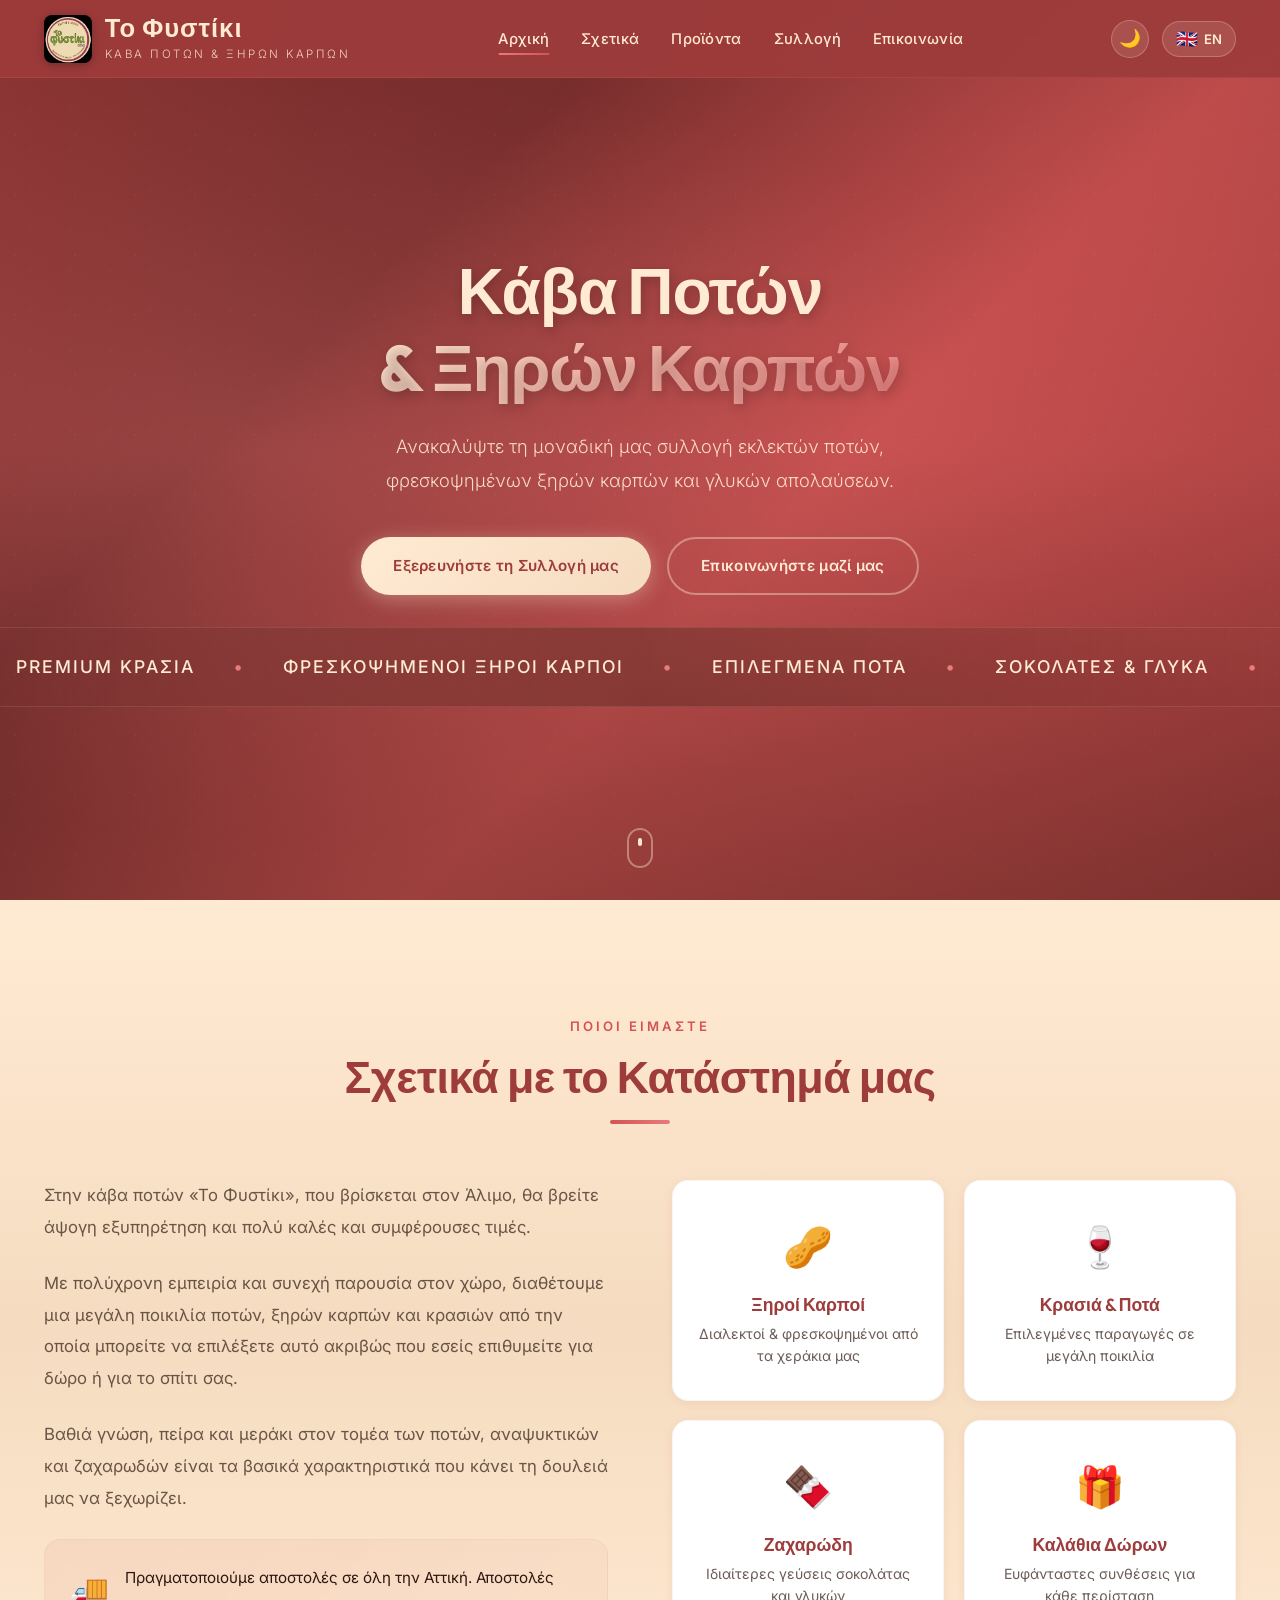
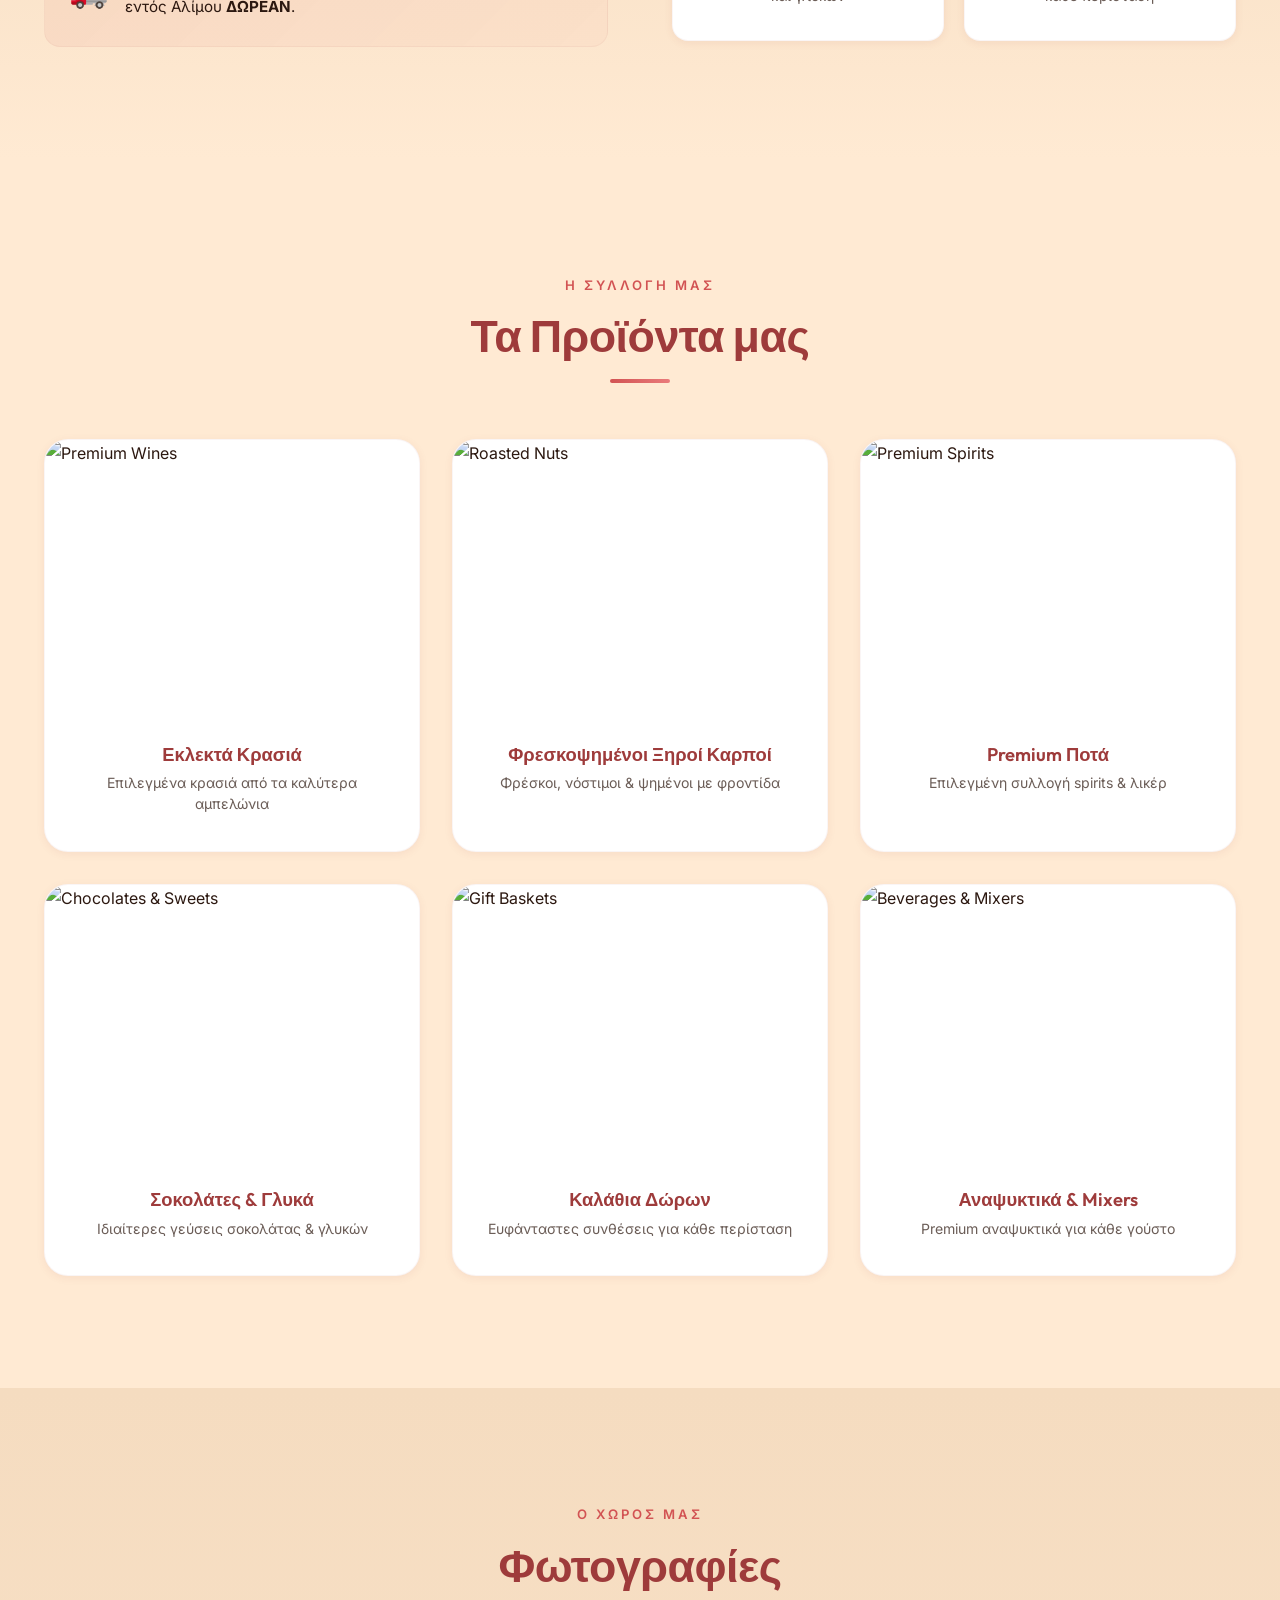
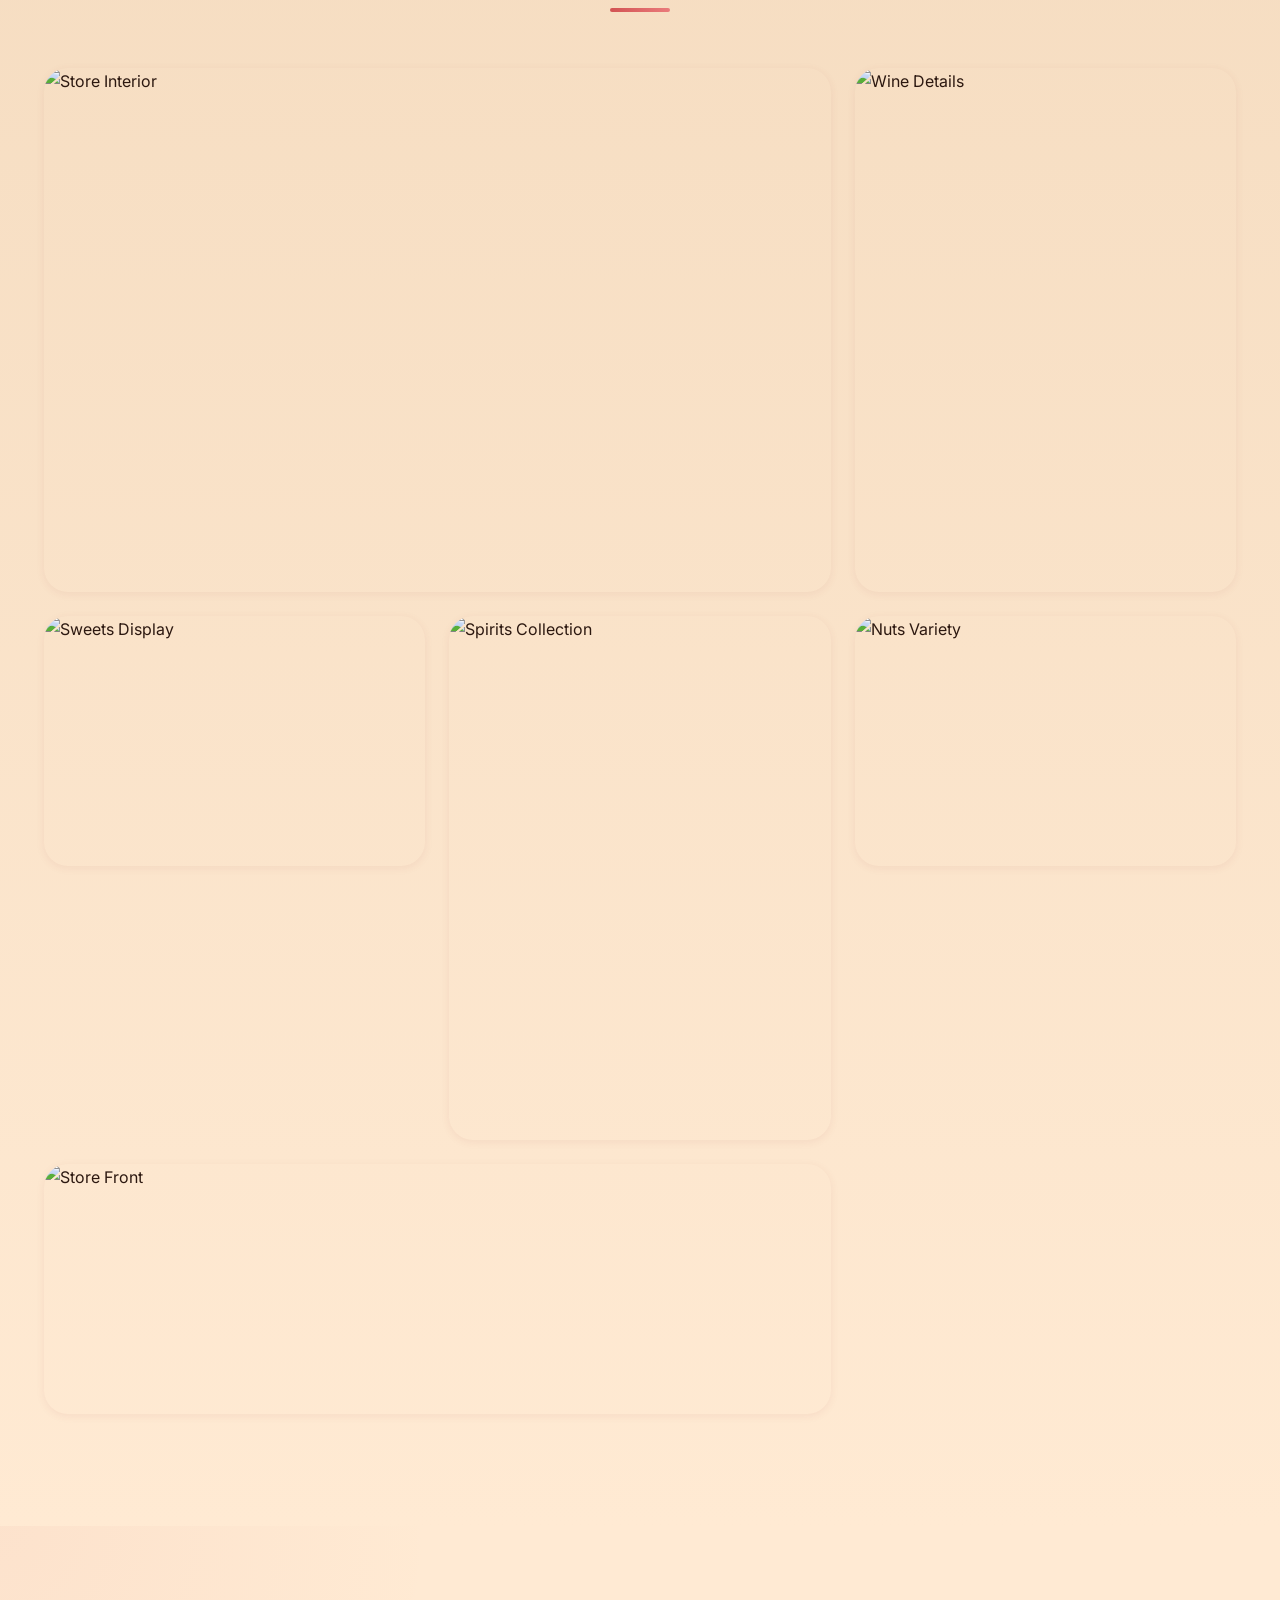
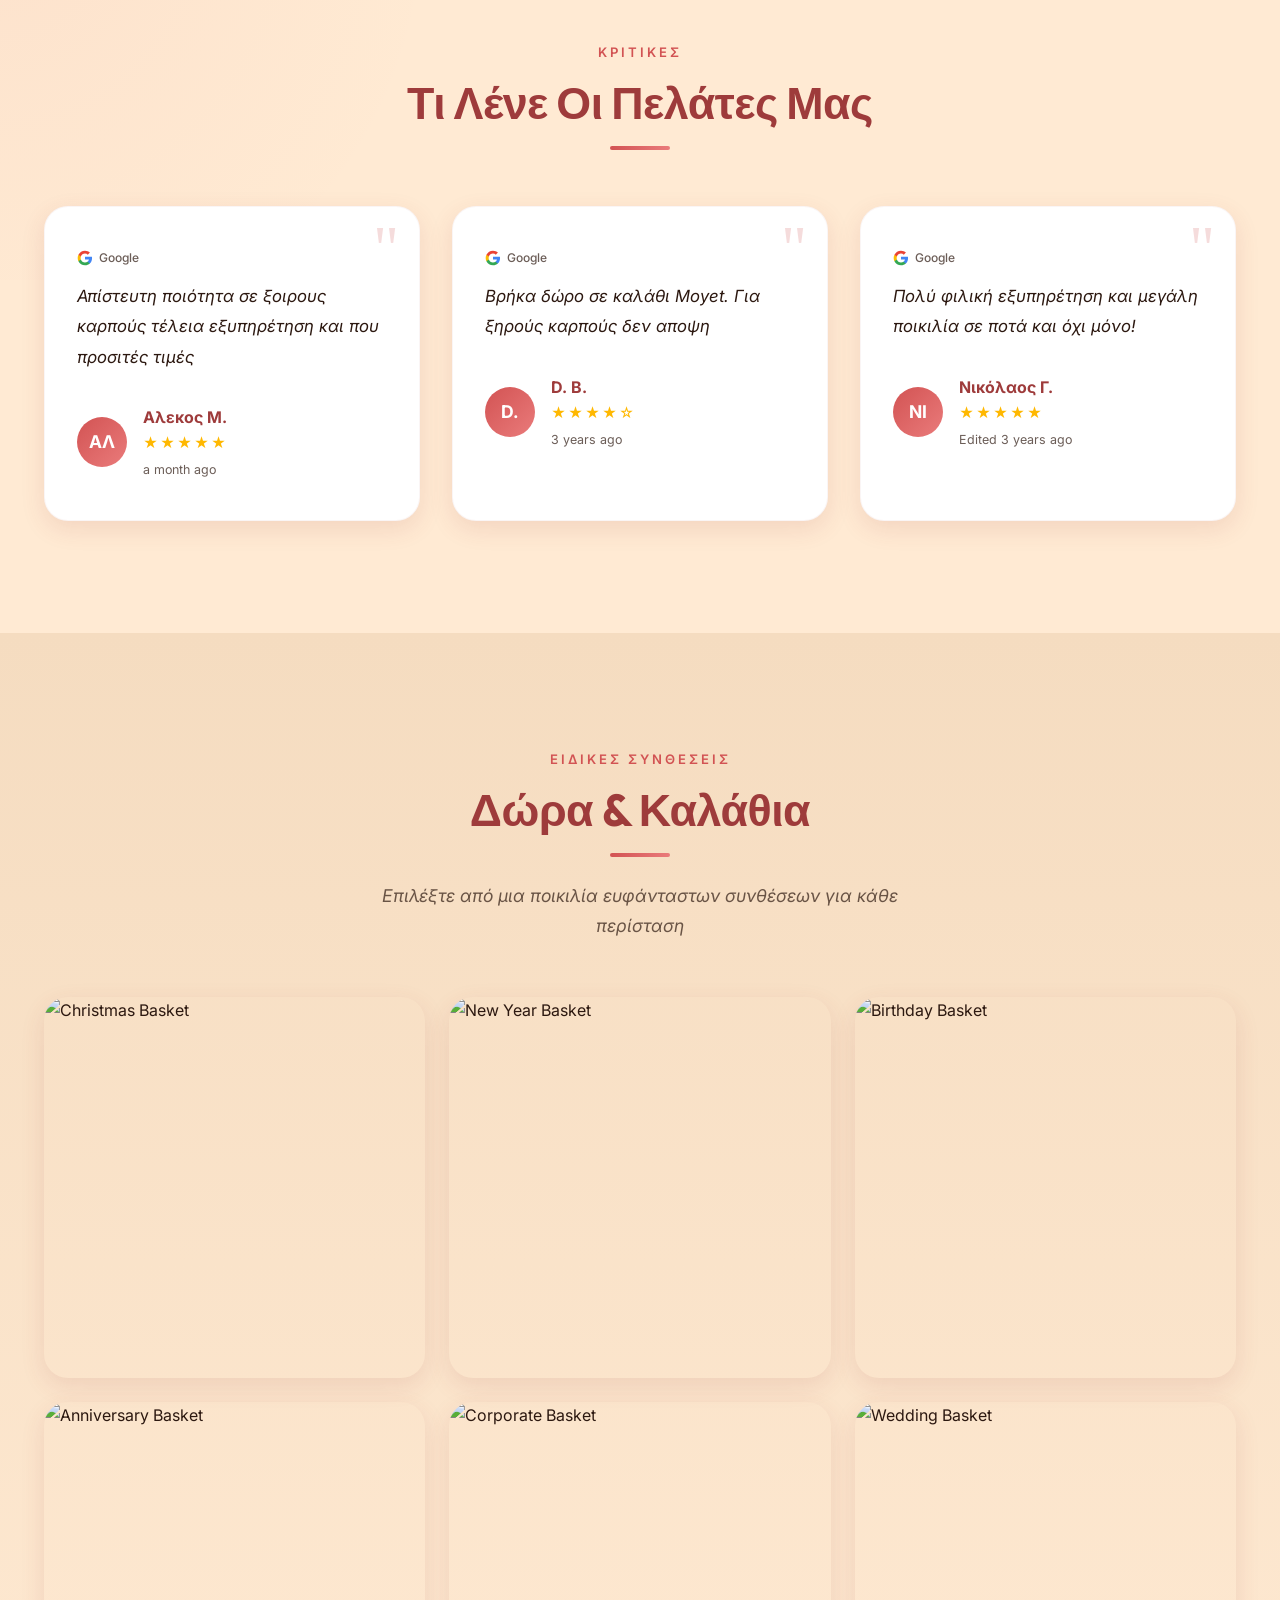
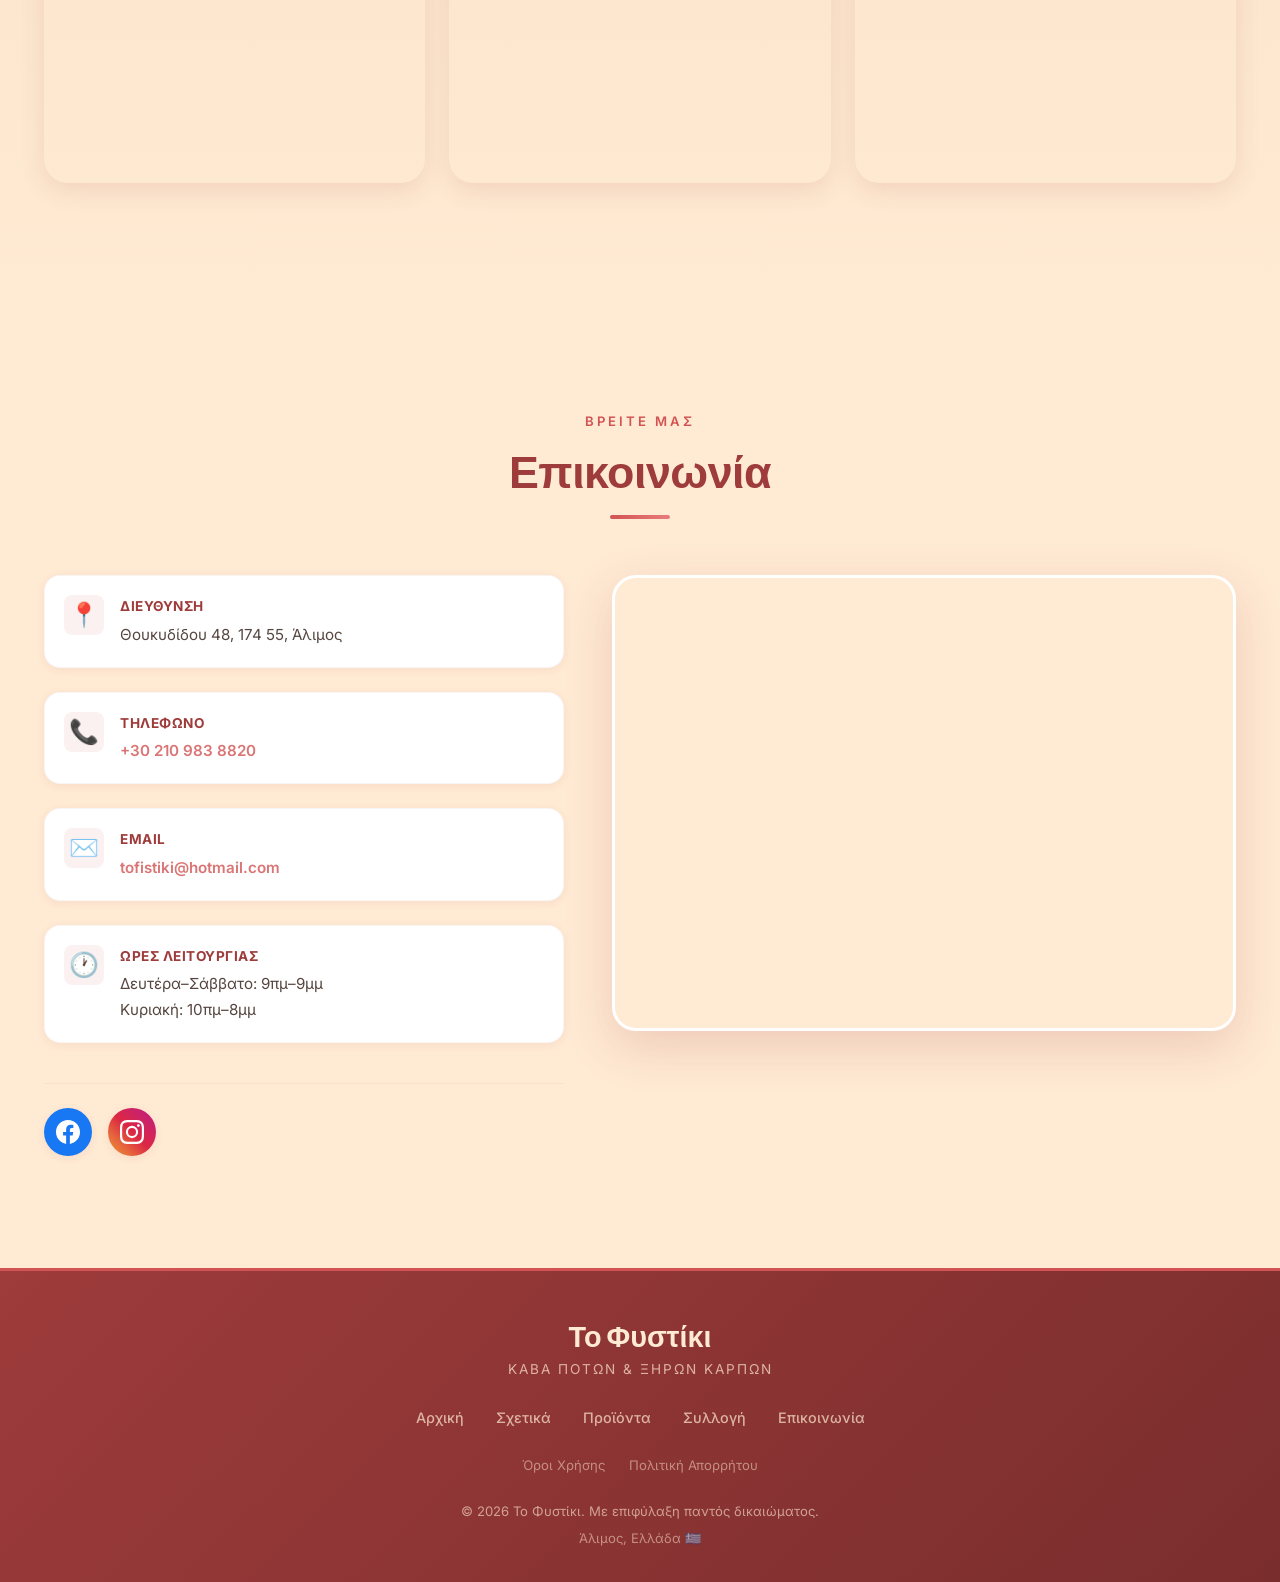
==== commit f4eae6a3: "Update SEO metadata, remove product prices, and add sitemap and robots.txt" ====
--- a/index.html
+++ b/index.html
@@ -24,10 +24,12 @@
 		/>
 		<meta property="og:type" content="website" />
 		<meta property="og:locale" content="el_GR" />
+		<meta property="og:url" content="https://cavafistiki.gr/" />
 		<meta
 			property="og:image"
 			content="https://images.unsplash.com/photo-1510812431401-41d2bd2722f3?w=1200&h=630&fit=crop"
 		/>
+		<link rel="canonical" href="https://cavafistiki.gr/" />
 
 		<!-- JSON-LD Structured Data for LocalBusiness -->
 		<script type="application/ld+json">
@@ -37,7 +39,7 @@
 				"name": "Το Φυστίκι",
 				"image": "https://images.unsplash.com/photo-1510812431401-41d2bd2722f3?w=800",
 				"@id": "",
-				"url": "https://tofistiki-alimos.gr",
+				"url": "https://cavafistiki.gr",
 				"telephone": "+302109838820",
 				"address": {
 					"@type": "PostalAddress",
@@ -369,9 +371,6 @@
 							<p data-i18n="prod_wines_desc">
 								Επιλεγμένα κρασιά από τα καλύτερα αμπελώνια
 							</p>
-							<span class="price" data-i18n="prod_wines_price"
-								>Από €18</span
-							>
 						</div>
 					</div>
 
@@ -398,9 +397,6 @@
 							<p data-i18n="prod_nuts_desc">
 								Φρέσκοι, νόστιμοι & ψημένοι με φροντίδα
 							</p>
-							<span class="price" data-i18n="prod_nuts_price"
-								>Από €12</span
-							>
 						</div>
 					</div>
 
@@ -425,9 +421,6 @@
 							<p data-i18n="prod_spirits_desc">
 								Επιλεγμένη συλλογή spirits & λικέρ
 							</p>
-							<span class="price" data-i18n="prod_spirits_price"
-								>Από €22</span
-							>
 						</div>
 					</div>
 
@@ -454,9 +447,6 @@
 							<p data-i18n="prod_choc_desc">
 								Ιδιαίτερες γεύσεις σοκολάτας & γλυκών
 							</p>
-							<span class="price" data-i18n="prod_choc_price"
-								>Από €10</span
-							>
 						</div>
 					</div>
 
@@ -481,9 +471,6 @@
 							<p data-i18n="prod_basket_desc">
 								Ευφάνταστες συνθέσεις για κάθε περίσταση
 							</p>
-							<span class="price" data-i18n="prod_basket_price"
-								>Από €35</span
-							>
 						</div>
 					</div>
 
@@ -510,9 +497,6 @@
 							<p data-i18n="prod_bev_desc">
 								Premium αναψυκτικά για κάθε γούστο
 							</p>
-							<span class="price" data-i18n="prod_bev_price"
-								>Από €8</span
-							>
 						</div>
 					</div>
 				</div>
--- a/styles.css
+++ b/styles.css
@@ -839,11 +839,7 @@
 }
 
 .price {
-	display: inline-block;
-	font-size: 1.1rem;
-	font-weight: 700;
-	color: var(--coral);
-	font-family: "Outfit", sans-serif;
+	display: none;
 }
 
 /* ===== PHOTO GALLERY (NEW) ===== */
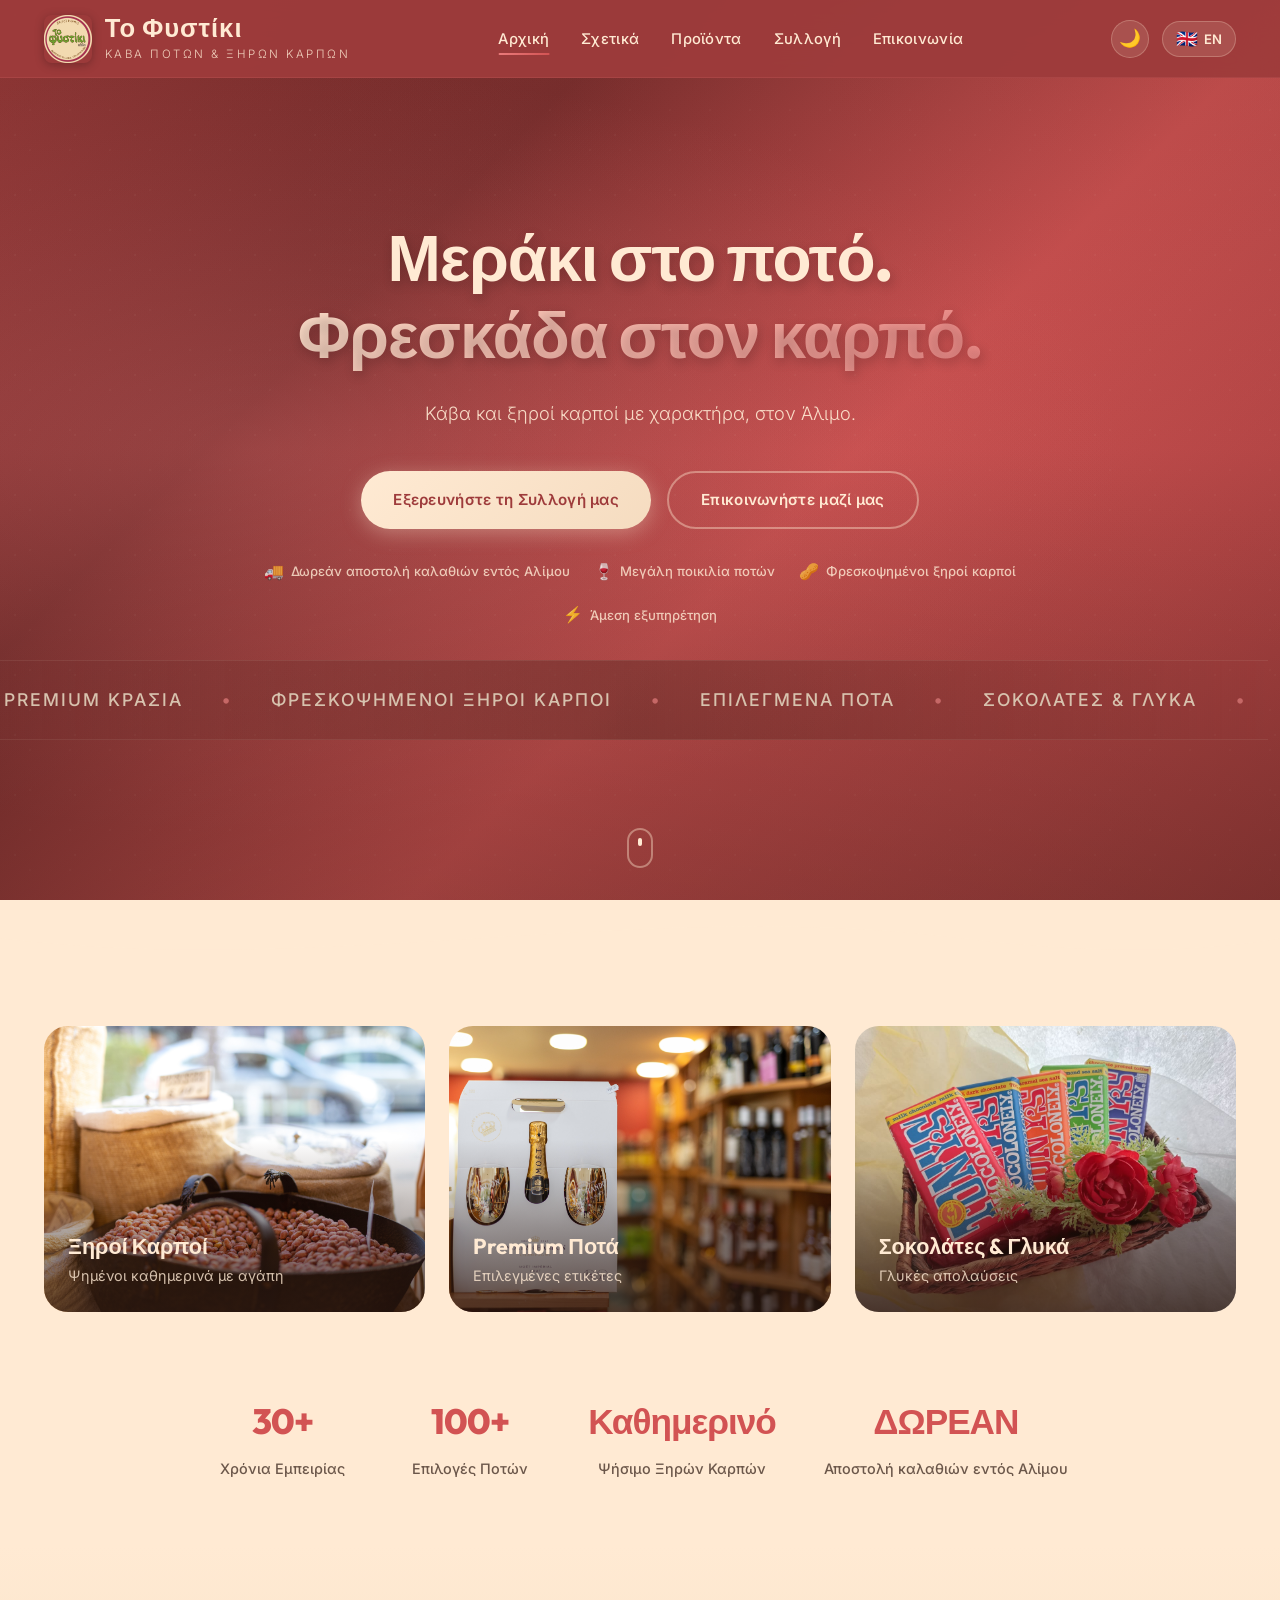
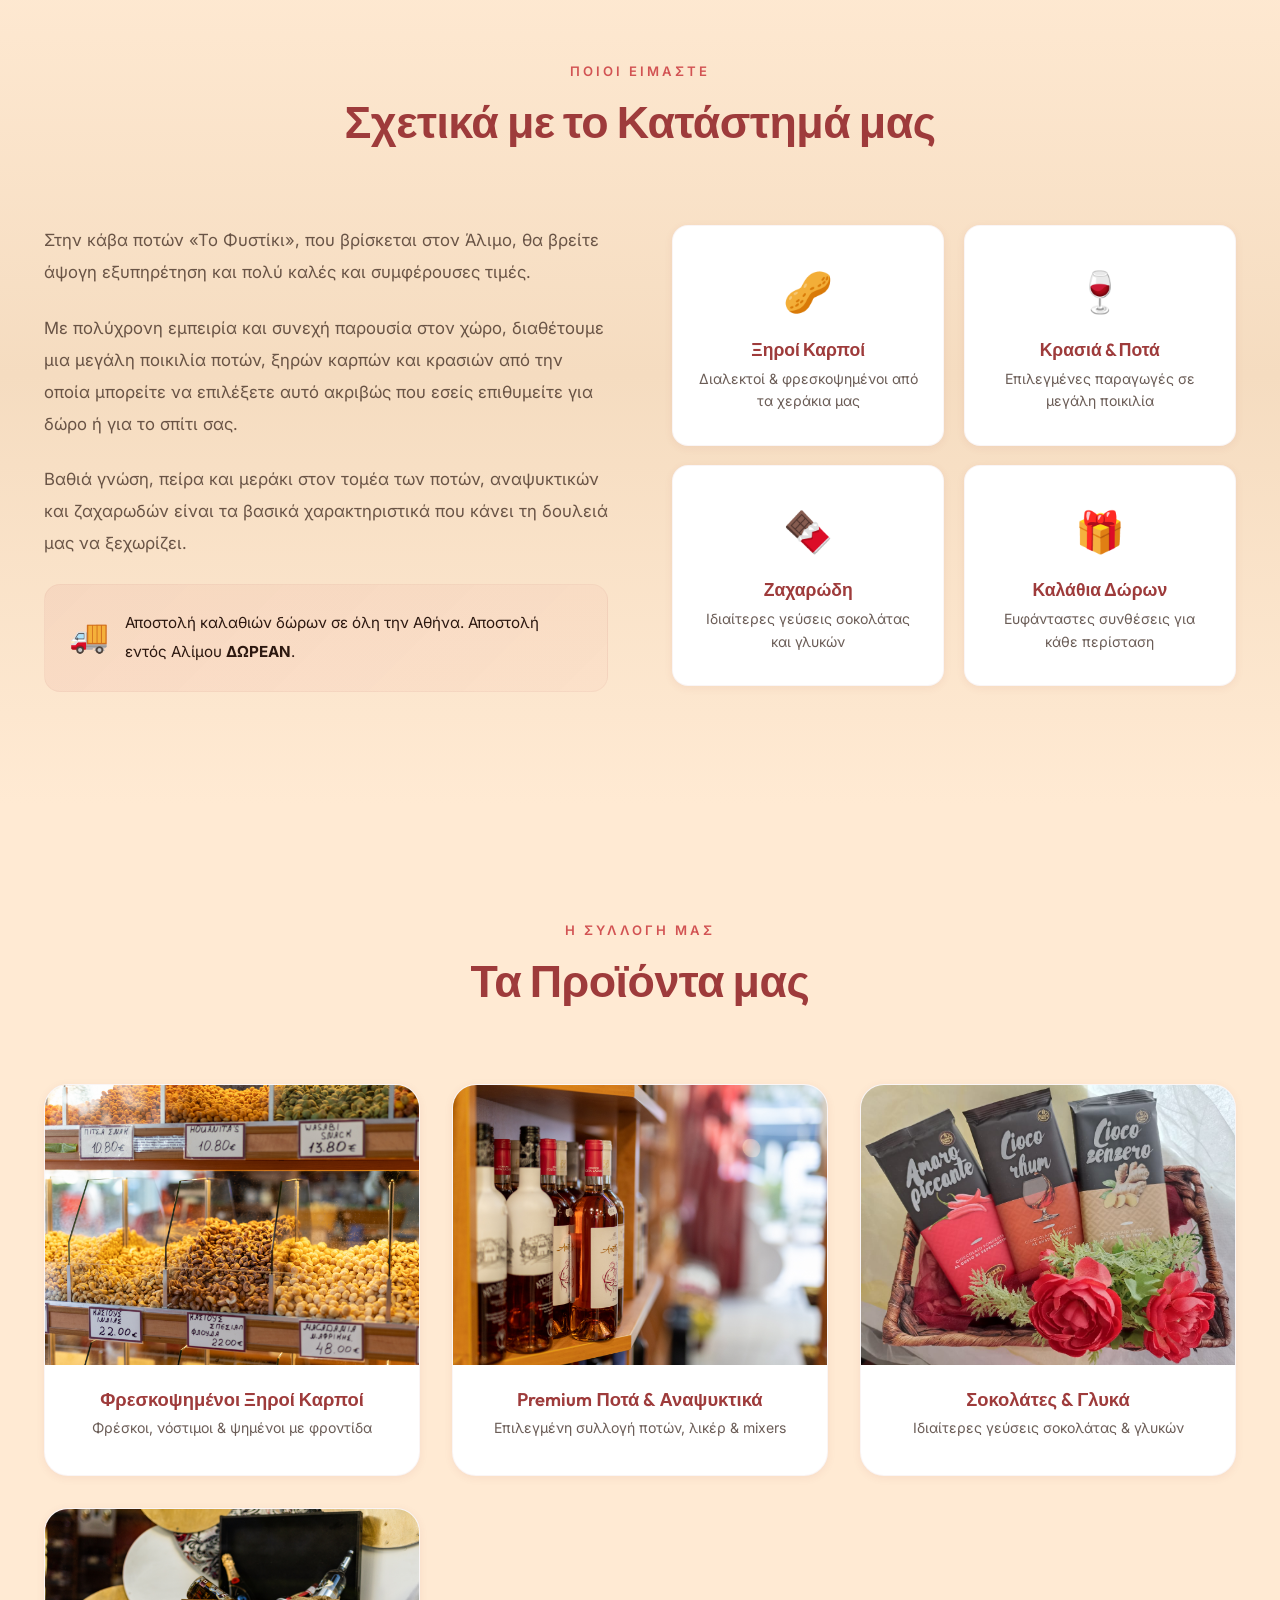
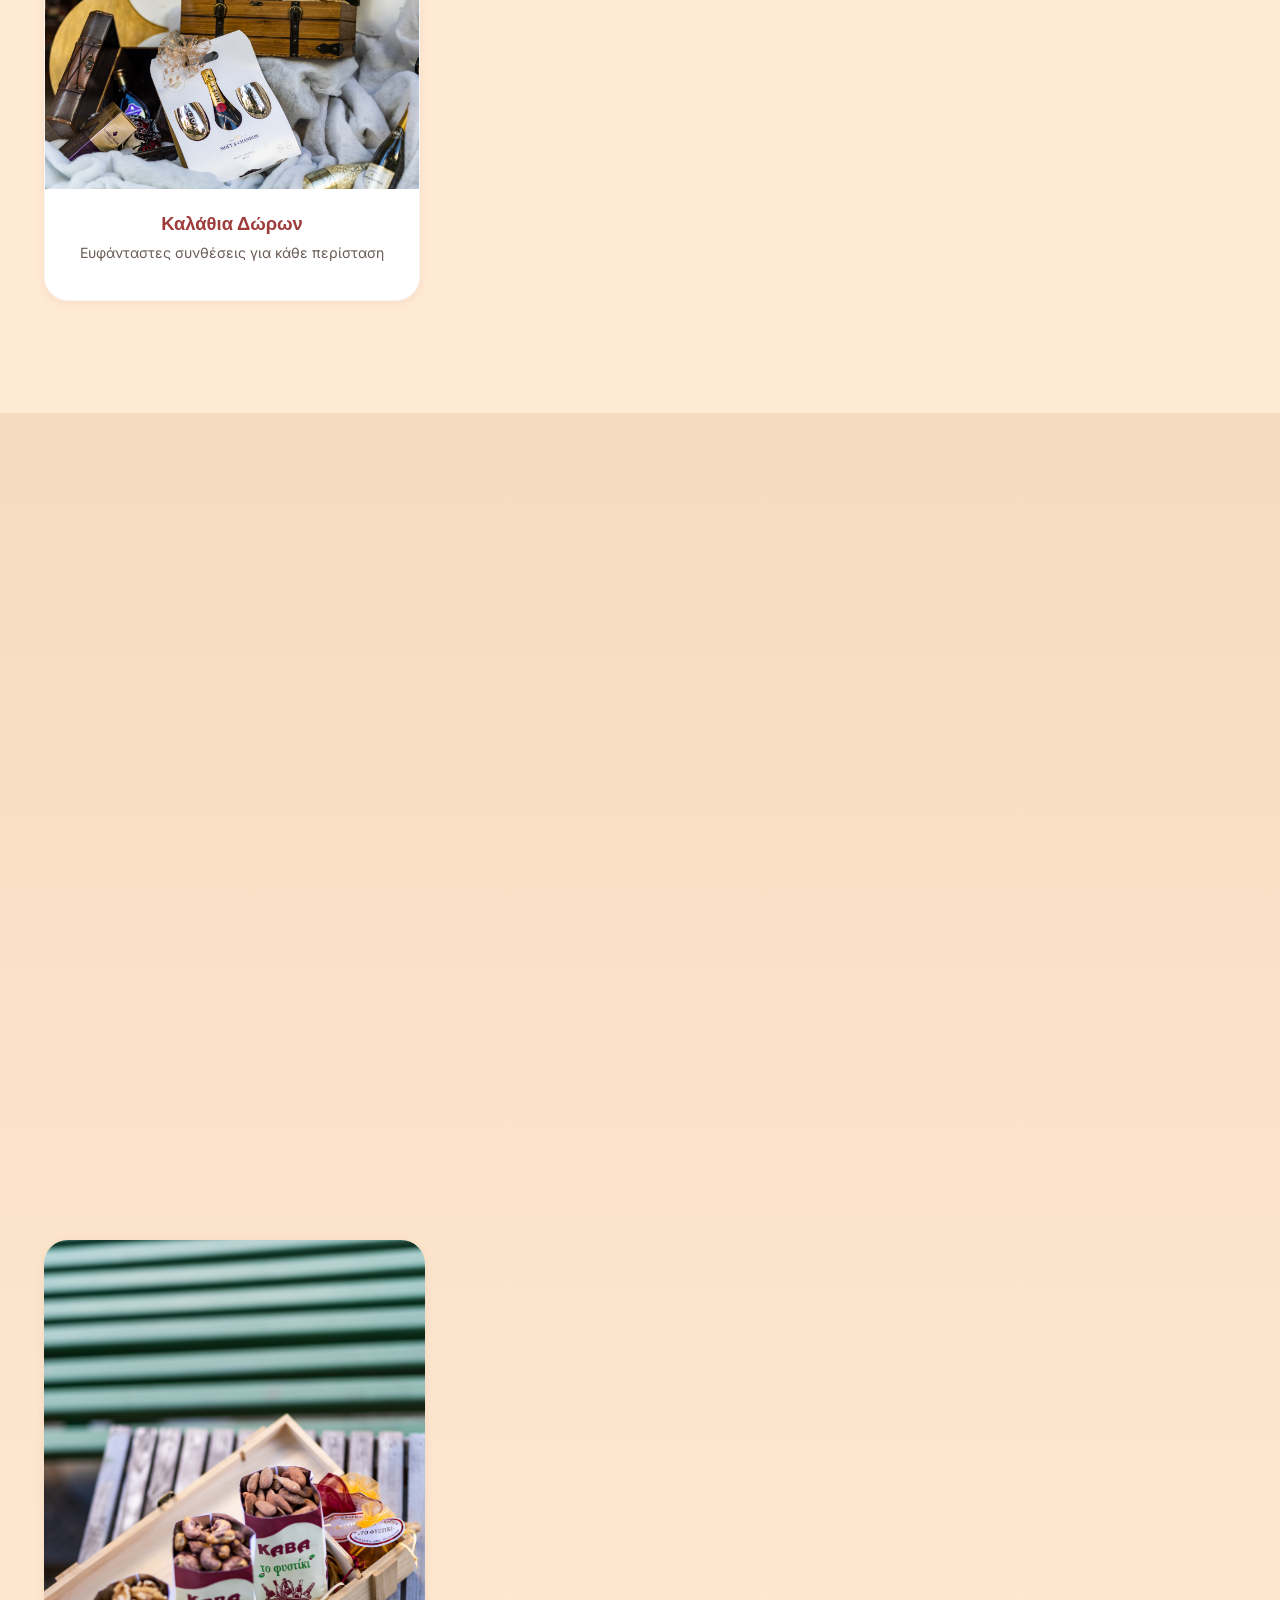
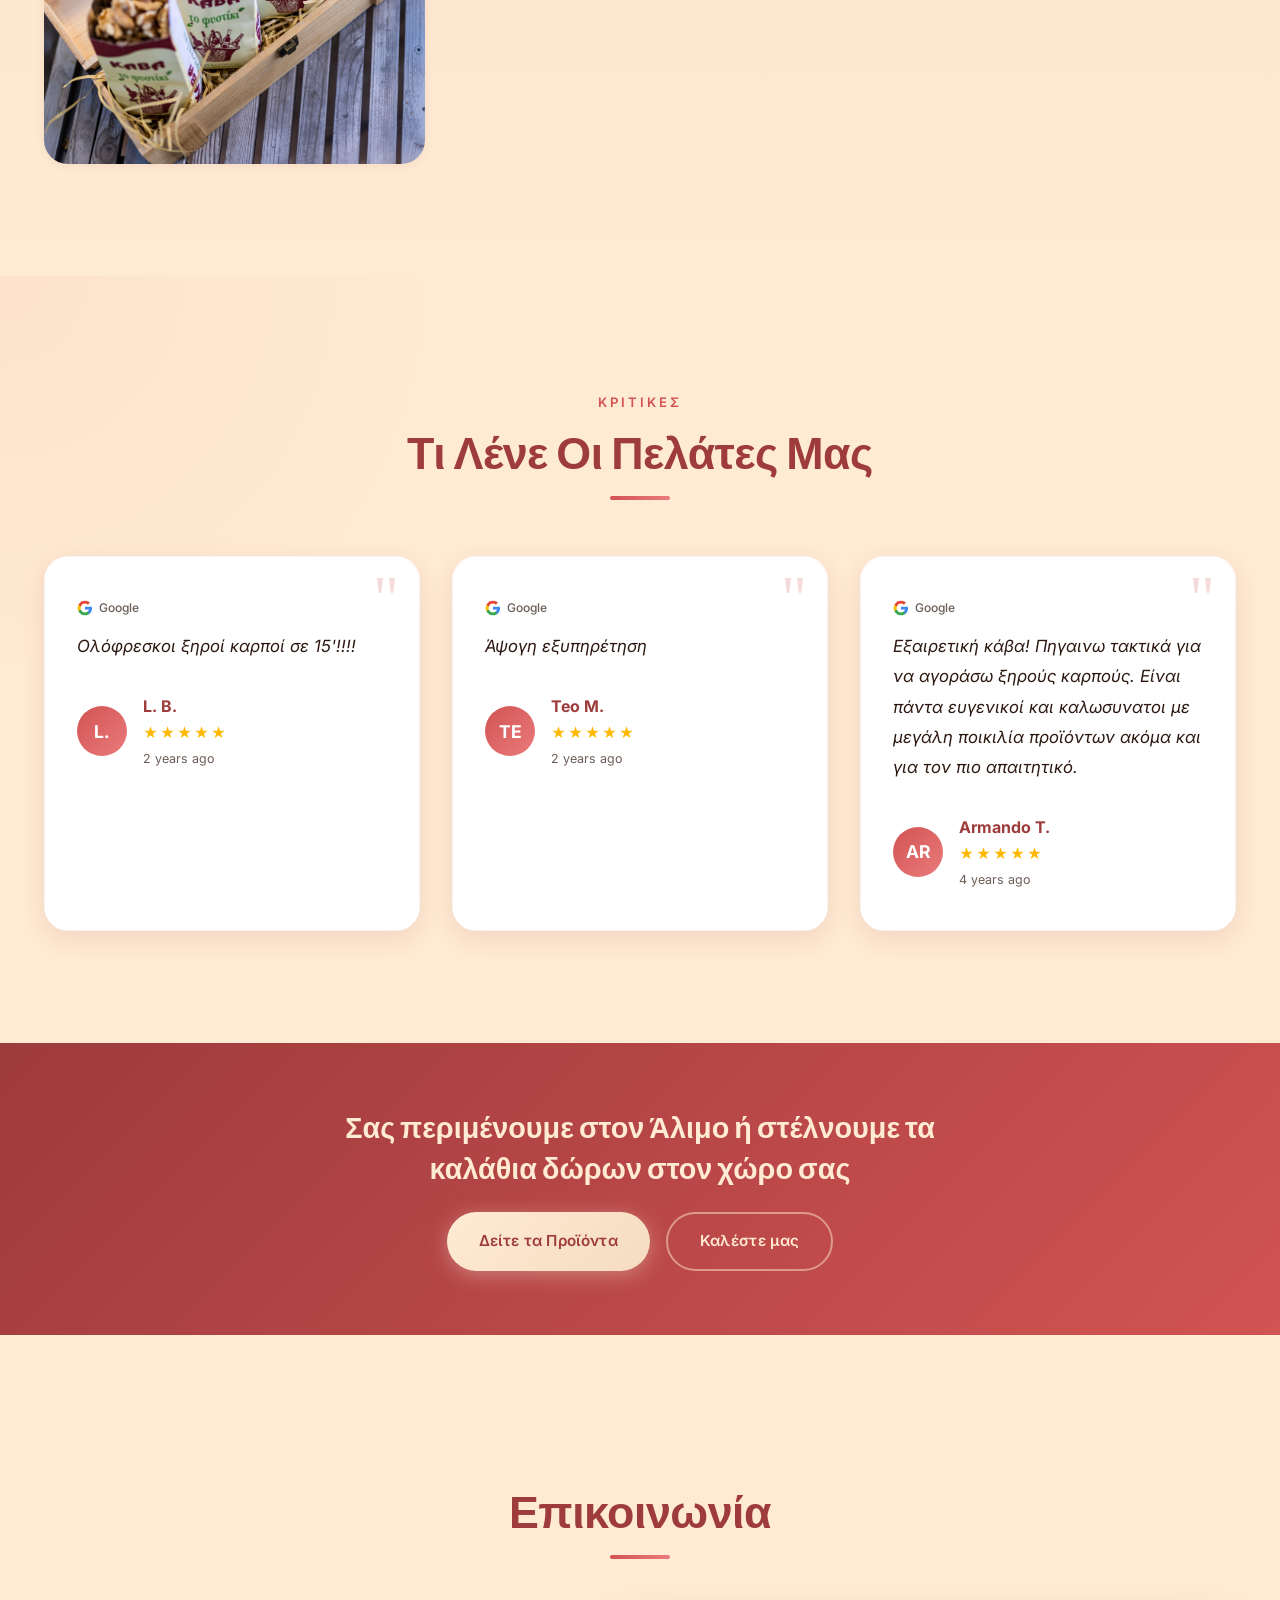
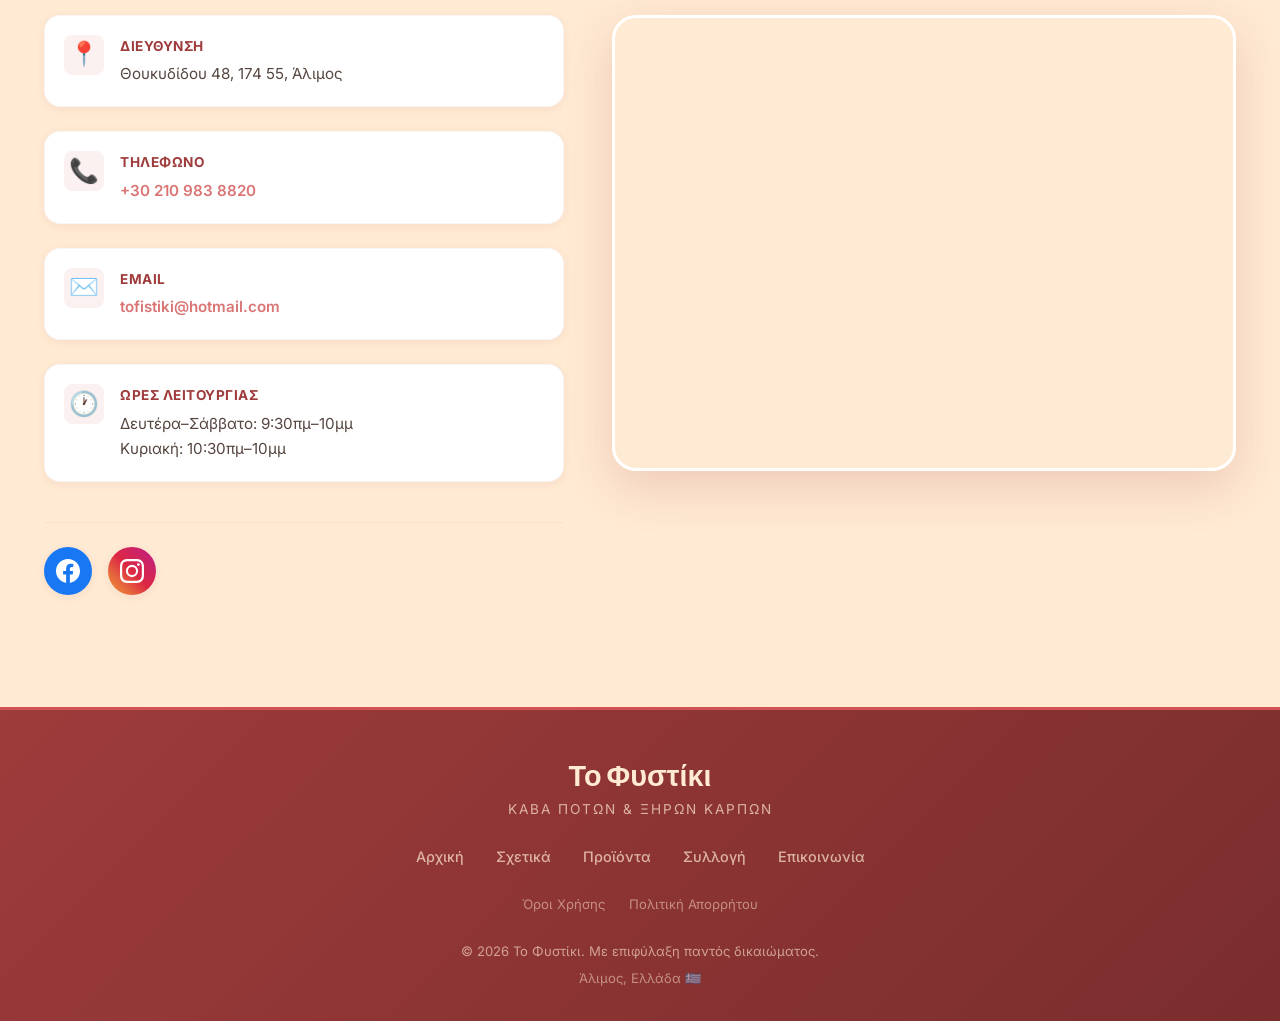
==== commit 18ce0e26: "Last commit, hopefully.." ====
--- a/index.html
+++ b/index.html
@@ -4,15 +4,16 @@
 		<meta charset="UTF-8" />
 		<meta name="viewport" content="width=device-width, initial-scale=1.0" />
 		<title>Το Φυστίκι — Κάβα Ποτών & Ξηρών Καρπών</title>
+		<link rel="icon" type="image/png" href="media/fystiki_pfp.png" />
 
 		<!-- Advanced SEO & OpenGraph -->
 		<meta
 			name="description"
-			content="Κάβα ποτών και ξηρών καρπών στον Άλιμο. Μεγάλη ποικιλία κρασιών, premium ποτών, φρεσκοψημένων ξηρών καρπών και ιδιαίτερων ζαχαρωδών."
+			content="Κάβα ποτών και ξηρών καρπών στον Άλιμο. Μεγάλη ποικιλία κρασιών, premium ποτών, φρεσκοψημένων ξηρών καρπών, σοκολατών και καλαθιών δώρων με δωρεάν αποστολή εντός Αλίμου."
 		/>
 		<meta
 			name="keywords"
-			content="κάβα, άλιμος, ποτά, κρασιά, ξηροί καρποί, δώρα, καλάθια, σοκολάτες, delivery"
+			content="κάβα, άλιμος, ποτά, κρασιά, ξηροί καρποί, καλάθια δώρων, σοκολάτες, αποστολή καλαθιών, φρεσκοψημένοι ξηροί καρποί"
 		/>
 		<meta
 			property="og:title"
@@ -20,7 +21,7 @@
 		/>
 		<meta
 			property="og:description"
-			content="Η απόλυτη εμπειρία γευσιγνωσίας. Ανακαλύψτε εκλεκτή συλλογή κρασιών και φρεσκοψημένων ξηρών καρπών."
+			content="Premium ποτά, φρεσκοψημένοι ξηροί καρποί και καλάθια δώρων στον Άλιμο. Δωρεάν αποστολή καλαθιών εντός Αλίμου."
 		/>
 		<meta property="og:type" content="website" />
 		<meta property="og:locale" content="el_GR" />
@@ -64,14 +65,14 @@
 							"Friday",
 							"Saturday"
 						],
-						"opens": "09:00",
-						"closes": "21:00"
+						"opens": "09:30",
+						"closes": "22:00"
 					},
 					{
 						"@type": "OpeningHoursSpecification",
 						"dayOfWeek": "Sunday",
-						"opens": "10:00",
-						"closes": "20:00"
+						"opens": "10:30",
+						"closes": "22:00"
 					}
 				]
 			}
@@ -92,7 +93,7 @@
 			<div class="container">
 				<div class="logo">
 					<img
-						src="media/logo.png"
+						src="media/fystiki_pfp.png"
 						alt="Το Φυστίκι Logo"
 						class="logo-img"
 					/>
@@ -182,10 +183,10 @@
 			<div class="hero-content">
 				<h2 class="hero-title fade-up" data-delay="200">
 					<span class="line" data-i18n="hero_title_1"
-						>Κάβα Ποτών</span
+						>Μεράκι στο ποτό.</span
 					>
 					<span class="line accent" data-i18n="hero_title_2"
-						>& Ξηρών Καρπών</span
+						>Φρεσκάδα στον καρπό.</span
 					>
 				</h2>
 				<p
@@ -193,8 +194,7 @@
 					data-delay="400"
 					data-i18n="hero_subtitle"
 				>
-					Ανακαλύψτε τη μοναδική μας συλλογή εκλεκτών ποτών,
-					φρεσκοψημένων ξηρών καρπών και γλυκών απολαύσεων.
+					Κάβα και ξηροί καρποί με χαρακτήρα, στον Άλιμο.
 				</p>
 				<div class="hero-cta fade-up" data-delay="600">
 					<a
@@ -210,48 +210,179 @@
 						>Επικοινωνήστε μαζί μας</a
 					>
 				</div>
-				<!-- Marquee replacing stats -->
-				<div class="hero-marquee fade-up" data-delay="800">
-					<div class="marquee-content">
-						<span data-i18n="marquee_item1">Premium Κρασιά</span>
-						<span class="dot">•</span>
-						<span data-i18n="marquee_item2"
-							>Φρεσκοψημένοι Ξηροί Καρποί</span
-						>
-						<span class="dot">•</span>
-						<span data-i18n="marquee_item3">Επιλεγμένα Ποτά</span>
-						<span class="dot">•</span>
-						<span data-i18n="marquee_item4">Σοκολάτες & Γλυκά</span>
-						<span class="dot">•</span>
-						<span data-i18n="marquee_item5">Καλάθια Δώρων</span>
-						<span class="dot">•</span>
-						<!-- Duplicate for infinite scroll loop -->
-						<span aria-hidden="true" data-i18n="marquee_item1"
-							>Premium Κρασιά</span
-						>
-						<span aria-hidden="true" class="dot">•</span>
-						<span aria-hidden="true" data-i18n="marquee_item2"
-							>Φρεσκοψημένοι Ξηροί Καρποί</span
-						>
-						<span aria-hidden="true" class="dot">•</span>
-						<span aria-hidden="true" data-i18n="marquee_item3"
-							>Επιλεγμένα Ποτά</span
-						>
-						<span aria-hidden="true" class="dot">•</span>
-						<span aria-hidden="true" data-i18n="marquee_item4"
-							>Σοκολάτες & Γλυκά</span
-						>
-						<span aria-hidden="true" class="dot">•</span>
-						<span aria-hidden="true" data-i18n="marquee_item5"
-							>Καλάθια Δώρων</span
-						>
-						<span aria-hidden="true" class="dot">•</span>
-					</div>
+				<!-- Trust Bar -->
+				<div class="trust-bar fade-up" data-delay="700">
+					<div class="trust-badge">
+						<span class="trust-icon">🚚</span>
+						<span data-i18n="trust_delivery"
+							>Δωρεάν αποστολή καλαθιών εντός Αλίμου</span
+						>
+					</div>
+					<div class="trust-badge">
+						<span class="trust-icon">🍷</span>
+						<span data-i18n="trust_variety"
+							>Μεγάλη ποικιλία ποτών</span
+						>
+					</div>
+					<div class="trust-badge">
+						<span class="trust-icon">🥜</span>
+						<span data-i18n="trust_nuts"
+							>Φρεσκοψημένοι ξηροί καρποί</span
+						>
+					</div>
+					<div class="trust-badge">
+						<span class="trust-icon">⚡</span>
+						<span data-i18n="trust_service">Άμεση εξυπηρέτηση</span>
+					</div>
+				</div>
+			</div>
+			<!-- Marquee replacing stats -->
+			<div class="hero-marquee fade-up" data-delay="800">
+				<div class="marquee-content">
+					<span data-i18n="marquee_item1">Premium Κρασιά</span>
+					<span class="dot">•</span>
+					<span data-i18n="marquee_item2"
+						>Φρεσκοψημένοι Ξηροί Καρποί</span
+					>
+					<span class="dot">•</span>
+					<span data-i18n="marquee_item3">Επιλεγμένα Ποτά</span>
+					<span class="dot">•</span>
+					<span data-i18n="marquee_item4">Σοκολάτες & Γλυκά</span>
+					<span class="dot">•</span>
+					<span data-i18n="marquee_item5">Καλάθια Δώρων</span>
+					<span class="dot">•</span>
+					<!-- Duplicate for infinite scroll loop -->
+					<span aria-hidden="true" data-i18n="marquee_item1"
+						>Premium Κρασιά</span
+					>
+					<span aria-hidden="true" class="dot">•</span>
+					<span aria-hidden="true" data-i18n="marquee_item2"
+						>Φρεσκοψημένοι Ξηροί Καρποί</span
+					>
+					<span aria-hidden="true" class="dot">•</span>
+					<span aria-hidden="true" data-i18n="marquee_item3"
+						>Επιλεγμένα Ποτά</span
+					>
+					<span aria-hidden="true" class="dot">•</span>
+					<span aria-hidden="true" data-i18n="marquee_item4"
+						>Σοκολάτες & Γλυκά</span
+					>
+					<span aria-hidden="true" class="dot">•</span>
+					<span aria-hidden="true" data-i18n="marquee_item5"
+						>Καλάθια Δώρων</span
+					>
+					<span aria-hidden="true" class="dot">•</span>
 				</div>
 			</div>
 			<div class="hero-scroll">
 				<div class="mouse">
 					<div class="wheel"></div>
+				</div>
+			</div>
+		</section>
+
+		<!-- Curved Divider -->
+		<div class="hero-wave">
+			<svg
+				viewBox="0 0 1440 80"
+				preserveAspectRatio="none"
+				xmlns="http://www.w3.org/2000/svg"
+			>
+				<path
+					d="M0,40 C360,80 720,0 1080,40 C1260,60 1380,50 1440,40 L1440,80 L0,80 Z"
+				/>
+			</svg>
+		</div>
+
+		<!-- Featured Categories Strip -->
+		<section class="featured-cats">
+			<div class="container">
+				<div class="featured-cats-grid">
+					<a
+						href="#products"
+						class="featured-cat-card fade-up"
+						data-delay="0"
+					>
+						<img
+							src="media/nuts_5.JPG"
+							alt="Ξηροί Καρποί"
+							loading="lazy"
+						/>
+						<div class="featured-cat-overlay">
+							<h3 data-i18n="fcat_nuts">Ξηροί Καρποί</h3>
+							<p data-i18n="fcat_nuts_sub">
+								Ψημένοι καθημερινά με αγάπη
+							</p>
+						</div>
+					</a>
+					<a
+						href="#products"
+						class="featured-cat-card fade-up"
+						data-delay="100"
+					>
+						<img
+							src="media/pota_3.JPG"
+							alt="Premium Ποτά"
+							loading="lazy"
+						/>
+						<div class="featured-cat-overlay">
+							<h3 data-i18n="fcat_drinks">Premium Ποτά</h3>
+							<p data-i18n="fcat_drinks_sub">
+								Επιλεγμένες ετικέτες
+							</p>
+						</div>
+					</a>
+					<a
+						href="#products"
+						class="featured-cat-card fade-up"
+						data-delay="200"
+					>
+						<img
+							src="media/IMG_7695.JPG"
+							alt="Σοκολάτες & Γλυκά"
+							loading="lazy"
+						/>
+						<div class="featured-cat-overlay">
+							<h3 data-i18n="fcat_sweets">Σοκολάτες & Γλυκά</h3>
+							<p data-i18n="fcat_sweets_sub">Γλυκές απολαύσεις</p>
+						</div>
+					</a>
+				</div>
+			</div>
+		</section>
+
+		<!-- Why Us / Stats Row -->
+		<section class="why-us">
+			<div class="container">
+				<div class="why-us-grid">
+					<div class="why-us-item fade-up" data-delay="0">
+						<span class="why-us-number">30+</span>
+						<span class="why-us-label" data-i18n="why_experience"
+							>Χρόνια Εμπειρίας</span
+						>
+					</div>
+					<div class="why-us-item fade-up" data-delay="100">
+						<span class="why-us-number">100+</span>
+						<span class="why-us-label" data-i18n="why_drinks"
+							>Επιλογές Ποτών</span
+						>
+					</div>
+					<div class="why-us-item fade-up" data-delay="200">
+						<span class="why-us-number" data-i18n="why_roasting_num"
+							>Καθημερινό</span
+						>
+						<span class="why-us-label" data-i18n="why_roasting"
+							>Ψήσιμο Ξηρών Καρπών</span
+						>
+					</div>
+					<div class="why-us-item fade-up" data-delay="300">
+						<span class="why-us-number" data-i18n="why_delivery_num"
+							>ΔΩΡΕΑΝ</span
+						>
+						<span class="why-us-label" data-i18n="why_delivery"
+							>Αποστολή καλαθιών εντός Αλίμου</span
+						>
+					</div>
 				</div>
 			</div>
 		</section>
@@ -291,8 +422,8 @@
 						<div class="about-delivery fade-up">
 							<div class="delivery-icon">🚚</div>
 							<p data-i18n="about_delivery">
-								Πραγματοποιούμε αποστολές σε όλη την Αττική.
-								Αποστολές εντός Αλίμου <strong>ΔΩΡΕΑΝ</strong>.
+								Αποστολή καλαθιών δώρων σε όλη την Αθήνα.
+								Αποστολή εντός Αλίμου <strong>ΔΩΡΕΑΝ</strong>.
 							</p>
 						</div>
 					</div>
@@ -350,35 +481,17 @@
 					<div class="title-decoration fade-up"></div>
 				</div>
 				<div class="products-grid">
-					<!-- Product 1: Wines -->
-					<div class="product-card fade-up" data-delay="0">
+					<!-- Product 1: Nuts -->
+					<div
+						class="product-card gallery-trigger fade-up"
+						data-delay="100"
+						data-gallery-key="nuts"
+						tabindex="0"
+						role="button"
+					>
 						<div class="product-image">
 							<img
-								src="https://images.unsplash.com/photo-1510812431401-41d2bd2722f3?w=600&h=800&fit=crop"
-								alt="Premium Wines"
-								loading="lazy"
-							/>
-							<div class="product-overlay">
-								<span
-									class="product-category"
-									data-i18n="prod_wines_cat"
-									>Κρασιά</span
-								>
-							</div>
-						</div>
-						<div class="product-info">
-							<h3 data-i18n="prod_wines_title">Εκλεκτά Κρασιά</h3>
-							<p data-i18n="prod_wines_desc">
-								Επιλεγμένα κρασιά από τα καλύτερα αμπελώνια
-							</p>
-						</div>
-					</div>
-
-					<!-- Product 2: Nuts -->
-					<div class="product-card fade-up" data-delay="100">
-						<div class="product-image">
-							<img
-								src="https://images.unsplash.com/photo-1599599810769-bcde5a160d32?w=600&h=800&fit=crop"
+								src="media/nuts_3.JPG"
 								alt="Roasted Nuts"
 								loading="lazy"
 							/>
@@ -401,10 +514,16 @@
 					</div>
 
 					<!-- Product 3: Spirits -->
-					<div class="product-card fade-up" data-delay="200">
+					<div
+						class="product-card gallery-trigger fade-up"
+						data-delay="200"
+						data-gallery-key="spirits"
+						tabindex="0"
+						role="button"
+					>
 						<div class="product-image">
 							<img
-								src="https://images.unsplash.com/photo-1569529465841-dfecdab7503b?w=600&h=800&fit=crop"
+								src="media/pota_1.JPG"
 								alt="Premium Spirits"
 								loading="lazy"
 							/>
@@ -417,18 +536,26 @@
 							</div>
 						</div>
 						<div class="product-info">
-							<h3 data-i18n="prod_spirits_title">Premium Ποτά</h3>
+							<h3 data-i18n="prod_spirits_title">
+								Premium Ποτά & Αναψυκτικά
+							</h3>
 							<p data-i18n="prod_spirits_desc">
-								Επιλεγμένη συλλογή spirits & λικέρ
+								Επιλεγμένη συλλογή ποτών, λικέρ & mixers
 							</p>
 						</div>
 					</div>
 
 					<!-- Product 4: Chocolates -->
-					<div class="product-card fade-up" data-delay="300">
+					<div
+						class="product-card gallery-trigger fade-up"
+						data-delay="300"
+						data-gallery-key="sweets"
+						tabindex="0"
+						role="button"
+					>
 						<div class="product-image">
 							<img
-								src="https://images.unsplash.com/photo-1549007994-cb92caebd54b?w=600&h=800&fit=crop"
+								src="media/IMG_7692.JPG"
 								alt="Chocolates & Sweets"
 								loading="lazy"
 							/>
@@ -451,10 +578,16 @@
 					</div>
 
 					<!-- Product 5: Gift Baskets -->
-					<div class="product-card fade-up" data-delay="400">
+					<div
+						class="product-card gallery-trigger fade-up"
+						data-delay="400"
+						data-gallery-key="baskets"
+						tabindex="0"
+						role="button"
+					>
 						<div class="product-image">
 							<img
-								src="https://images.unsplash.com/photo-1513558161293-cdaf765ed2fd?w=600&h=800&fit=crop"
+								src="media/kalathia.JPG"
 								alt="Gift Baskets"
 								loading="lazy"
 							/>
@@ -473,32 +606,6 @@
 							</p>
 						</div>
 					</div>
-
-					<!-- Product 6: Beverages -->
-					<div class="product-card fade-up" data-delay="500">
-						<div class="product-image">
-							<img
-								src="https://images.unsplash.com/photo-1558642452-9d2a7deb7f62?w=600&h=800&fit=crop"
-								alt="Beverages & Mixers"
-								loading="lazy"
-							/>
-							<div class="product-overlay">
-								<span
-									class="product-category"
-									data-i18n="prod_bev_cat"
-									>Αναψυκτικά</span
-								>
-							</div>
-						</div>
-						<div class="product-info">
-							<h3 data-i18n="prod_bev_title">
-								Αναψυκτικά & Mixers
-							</h3>
-							<p data-i18n="prod_bev_desc">
-								Premium αναψυκτικά για κάθε γούστο
-							</p>
-						</div>
-					</div>
 				</div>
 			</div>
 		</section>
@@ -518,43 +625,29 @@
 				<div class="gallery-masonry">
 					<div class="gallery-item fade-up" data-delay="0">
 						<img
-							src="https://images.unsplash.com/photo-1574044195191-2dc04aeb53c4?w=800&h=600&fit=crop"
-							alt="Store Interior"
+							src="media/gallery.JPG"
+							alt="Το Φυστίκι"
 							loading="lazy"
 						/>
 					</div>
 					<div class="gallery-item fade-up" data-delay="100">
 						<img
-							src="https://images.unsplash.com/photo-1585553616435-2dc0a54e271d?w=800&h=1000&fit=crop"
-							alt="Wine Details"
+							src="media/gallery_2.JPG"
+							alt="Το Φυστίκι"
 							loading="lazy"
 						/>
 					</div>
 					<div class="gallery-item fade-up" data-delay="200">
 						<img
-							src="https://images.unsplash.com/photo-1549419137-eebe1edc4e33?w=800&h=800&fit=crop"
-							alt="Sweets Display"
+							src="media/gallery_3.JPG"
+							alt="Το Φυστίκι"
 							loading="lazy"
 						/>
 					</div>
 					<div class="gallery-item fade-up" data-delay="300">
 						<img
-							src="https://images.unsplash.com/photo-1582236592200-e176d0ae526d?w=800&h=1200&fit=crop"
-							alt="Spirits Collection"
-							loading="lazy"
-						/>
-					</div>
-					<div class="gallery-item fade-up" data-delay="400">
-						<img
-							src="https://images.unsplash.com/photo-1599839619722-39751411ea63?w=800&h=600&fit=crop"
-							alt="Store Front"
-							loading="lazy"
-						/>
-					</div>
-					<div class="gallery-item fade-up" data-delay="500">
-						<img
-							src="https://images.unsplash.com/photo-1473243110991-6de64efec2ce?w=800&h=800&fit=crop"
-							alt="Nuts Variety"
+							src="media/gallery_4.JPG"
+							alt="Το Φυστίκι"
 							loading="lazy"
 						/>
 					</div>
@@ -581,84 +674,27 @@
 			</div>
 		</section>
 
-		<!-- Gift Baskets Gallery -->
-		<section id="baskets" class="gift-baskets">
+		<!-- Visit Us / Delivery Banner -->
+		<section class="visit-banner">
 			<div class="container">
-				<div class="section-header">
-					<span class="section-tag fade-up" data-i18n="baskets_tag"
-						>Ειδικές Συνθέσεις</span
-					>
-					<h2 class="section-title fade-up" data-i18n="baskets_title">
-						Δώρα & Καλάθια
-					</h2>
-					<div class="title-decoration fade-up"></div>
-					<p class="section-desc fade-up" data-i18n="baskets_desc">
-						Επιλέξτε από μια ποικιλία ευφάνταστων συνθέσεων για κάθε
-						περίσταση
-					</p>
-				</div>
-				<div class="baskets-gallery">
-					<div class="basket-item fade-up" data-delay="0">
-						<img
-							src="https://images.unsplash.com/photo-1543934638-bd2e138430c4?w=500&h=500&fit=crop"
-							alt="Christmas Basket"
-							loading="lazy"
-						/>
-						<div class="basket-overlay">
-							<h4 data-i18n="basket_christmas">
-								Χριστουγεννιάτικο
-							</h4>
-						</div>
-					</div>
-					<div class="basket-item fade-up" data-delay="100">
-						<img
-							src="https://images.unsplash.com/photo-1482012792084-a0c3725f289f?w=500&h=500&fit=crop"
-							alt="New Year Basket"
-							loading="lazy"
-						/>
-						<div class="basket-overlay">
-							<h4 data-i18n="basket_newyear">Πρωτοχρονιάτικο</h4>
-						</div>
-					</div>
-					<div class="basket-item fade-up" data-delay="200">
-						<img
-							src="https://images.unsplash.com/photo-1558618666-fcd25c85f82e?w=500&h=500&fit=crop"
-							alt="Birthday Basket"
-							loading="lazy"
-						/>
-						<div class="basket-overlay">
-							<h4 data-i18n="basket_birthday">Γενεθλίων</h4>
-						</div>
-					</div>
-					<div class="basket-item fade-up" data-delay="300">
-						<img
-							src="https://images.unsplash.com/photo-1507003211169-0a1dd7228f2d?w=500&h=500&fit=crop"
-							alt="Anniversary Basket"
-							loading="lazy"
-						/>
-						<div class="basket-overlay">
-							<h4 data-i18n="basket_anniversary">Επετείου</h4>
-						</div>
-					</div>
-					<div class="basket-item fade-up" data-delay="400">
-						<img
-							src="https://images.unsplash.com/photo-1481391032119-d89fee407e44?w=500&h=500&fit=crop"
-							alt="Corporate Basket"
-							loading="lazy"
-						/>
-						<div class="basket-overlay">
-							<h4 data-i18n="basket_corporate">Εταιρικό</h4>
-						</div>
-					</div>
-					<div class="basket-item fade-up" data-delay="500">
-						<img
-							src="https://images.unsplash.com/photo-1516594798947-e65505dbb29d?w=500&h=500&fit=crop"
-							alt="Wedding Basket"
-							loading="lazy"
-						/>
-						<div class="basket-overlay">
-							<h4 data-i18n="basket_wedding">Γάμου</h4>
-						</div>
+				<div class="visit-banner-inner fade-up">
+					<h3 data-i18n="visit_title">
+						Σας περιμένουμε στον Άλιμο ή στέλνουμε τα καλάθια δώρων
+						στον χώρο σας
+					</h3>
+					<div class="visit-cta">
+						<a
+							href="#products"
+							class="btn btn-primary"
+							data-i18n="visit_cta1"
+							>Δείτε τα Προϊόντα</a
+						>
+						<a
+							href="#contact"
+							class="btn btn-outline-dark"
+							data-i18n="visit_cta2"
+							>Καλέστε μας</a
+						>
 					</div>
 				</div>
 			</div>
@@ -718,8 +754,8 @@
 									>Ώρες Λειτουργίας</strong
 								>
 								<p data-i18n="contact_hours">
-									Δευτέρα–Σάββατο: 9πμ–9μμ<br />Κυριακή:
-									10πμ–8μμ
+									Δευτέρα–Σάββατο: 9:30πμ-10μμ<br />Κυριακή:
+									10:30πμ–10μμ
 								</p>
 							</div>
 						</div>
@@ -859,6 +895,37 @@
 			</svg>
 		</button>
 
+		<div
+			class="category-gallery-modal"
+			id="category-gallery-modal"
+			aria-hidden="true"
+		>
+			<div class="category-gallery-backdrop" data-close-gallery></div>
+			<div
+				class="category-gallery-content"
+				role="dialog"
+				aria-modal="true"
+				aria-labelledby="category-gallery-title"
+			>
+				<button
+					class="category-gallery-close"
+					id="category-gallery-close"
+					type="button"
+					aria-label="Close gallery"
+				>
+					&times;
+				</button>
+				<h3
+					id="category-gallery-title"
+					class="category-gallery-title"
+				></h3>
+				<div
+					class="category-gallery-grid"
+					id="category-gallery-grid"
+				></div>
+			</div>
+		</div>
+
 		<script src="reviews-data.js"></script>
 		<script src="script.js"></script>
 	</body>
--- a/styles.css
+++ b/styles.css
@@ -290,6 +290,7 @@
 .hero {
 	min-height: 100vh;
 	display: flex;
+	flex-direction: column;
 	align-items: center;
 	justify-content: center;
 	position: relative;
@@ -586,6 +587,234 @@
 	animation: wheelScroll 1.5s ease-in-out infinite;
 }
 
+/* Trust Bar */
+.trust-bar {
+	display: flex;
+	flex-wrap: wrap;
+	gap: 1rem 1.5rem;
+	margin-top: 1.8rem;
+	justify-content: center;
+}
+
+.trust-badge {
+	display: flex;
+	align-items: center;
+	gap: 0.4rem;
+	font-size: 0.82rem;
+	color: rgba(255, 234, 211, 0.8);
+	font-weight: 500;
+}
+
+.trust-icon {
+	font-size: 1rem;
+}
+
+/* ===== CURVED DIVIDER ===== */
+.hero-wave {
+	position: relative;
+	margin-top: -2px;
+	line-height: 0;
+	z-index: 5;
+}
+
+.hero-wave svg {
+	display: block;
+	width: 100%;
+	height: 80px;
+}
+
+.hero-wave svg path {
+	fill: var(--bg-color);
+}
+
+/* ===== FEATURED CATEGORIES STRIP ===== */
+.featured-cats {
+	padding: 3rem 0 2rem;
+	background: var(--bg-color);
+}
+
+.featured-cats-grid {
+	display: grid;
+	grid-template-columns: repeat(3, 1fr);
+	gap: 1.5rem;
+}
+
+.featured-cat-card {
+	position: relative;
+	border-radius: var(--radius-lg);
+	overflow: hidden;
+	aspect-ratio: 4/3;
+	display: block;
+	text-decoration: none;
+}
+
+.featured-cat-card img {
+	width: 100%;
+	height: 100%;
+	object-fit: cover;
+	transition: transform 0.5s ease;
+}
+
+.featured-cat-card:hover img {
+	transform: scale(1.06);
+}
+
+.featured-cat-overlay {
+	position: absolute;
+	inset: 0;
+	display: flex;
+	flex-direction: column;
+	justify-content: flex-end;
+	padding: 1.5rem;
+	background: linear-gradient(
+		to top,
+		rgba(44, 24, 16, 0.75) 0%,
+		transparent 60%
+	);
+}
+
+.featured-cat-overlay h3 {
+	color: #ffead3;
+	font-size: 1.35rem;
+	font-weight: 700;
+	margin-bottom: 0.25rem;
+}
+
+.featured-cat-overlay p {
+	color: rgba(255, 234, 211, 0.8);
+	font-size: 0.9rem;
+	font-weight: 400;
+}
+
+/* ===== WHY US / STATS ROW ===== */
+.why-us {
+	padding: 3rem 0 4rem;
+	background: var(--bg-color);
+}
+
+.why-us-grid {
+	display: flex;
+	justify-content: center;
+	gap: 3rem;
+	flex-wrap: wrap;
+}
+
+.why-us-item {
+	text-align: center;
+	min-width: 140px;
+}
+
+.why-us-number {
+	display: block;
+	font-size: 2.2rem;
+	font-weight: 800;
+	color: var(--coral);
+	letter-spacing: -1px;
+	font-family: "Outfit", sans-serif;
+}
+
+.why-us-label {
+	display: block;
+	font-size: 0.9rem;
+	color: var(--text-muted);
+	margin-top: 0.3rem;
+	font-weight: 500;
+}
+
+/* ===== BEST SELLERS / MOST LOVED ===== */
+.best-sellers {
+	padding: 5rem 0;
+	background: var(--section-alt);
+}
+
+.best-sellers-grid {
+	display: grid;
+	grid-template-columns: repeat(4, 1fr);
+	gap: 1.5rem;
+	margin-top: 2rem;
+}
+
+.best-card {
+	background: var(--card-bg);
+	border-radius: var(--radius-lg);
+	overflow: hidden;
+	border: 1px solid var(--border-subtle);
+	transition: var(--transition);
+}
+
+.best-card:hover {
+	transform: translateY(-6px);
+	box-shadow: var(--shadow-lg);
+}
+
+.best-img {
+	aspect-ratio: 4/3;
+	overflow: hidden;
+}
+
+.best-img img {
+	width: 100%;
+	height: 100%;
+	object-fit: cover;
+	transition: transform 0.5s ease;
+}
+
+.best-card:hover .best-img img {
+	transform: scale(1.06);
+}
+
+.best-card h4 {
+	padding: 1rem 1.2rem;
+	font-size: 1rem;
+	font-weight: 600;
+	color: var(--deep-red);
+	text-align: center;
+}
+
+/* ===== VISIT US / DELIVERY BANNER ===== */
+.visit-banner {
+	padding: 4rem 0;
+	background: linear-gradient(135deg, #9e3b3b, #d25353);
+}
+
+[data-theme="dark"] .visit-banner {
+	background: linear-gradient(135deg, #3a1515, #5c2020);
+}
+
+.visit-banner-inner {
+	text-align: center;
+}
+
+.visit-banner-inner h3 {
+	color: #ffead3;
+	font-size: 1.8rem;
+	font-weight: 700;
+	margin-bottom: 1.5rem;
+	max-width: 700px;
+	margin-left: auto;
+	margin-right: auto;
+	line-height: 1.4;
+}
+
+.visit-cta {
+	display: flex;
+	gap: 1rem;
+	justify-content: center;
+	flex-wrap: wrap;
+}
+
+.btn-outline-dark {
+	background: transparent;
+	color: #ffead3;
+	border: 2px solid rgba(255, 234, 211, 0.5);
+}
+
+.btn-outline-dark:hover {
+	background: rgba(255, 234, 211, 0.1);
+	border-color: #ffead3;
+	transform: translateY(-3px);
+}
+
 /* ===== SECTION HEADERS ===== */
 .section-header {
 	text-align: center;
@@ -766,6 +995,15 @@
 	border: 1px solid var(--card-border);
 }
 
+.gallery-trigger {
+	cursor: pointer;
+}
+
+.gallery-trigger:focus-visible {
+	outline: 3px solid var(--coral);
+	outline-offset: 4px;
+}
+
 .product-card:hover {
 	transform: translateY(-12px);
 	box-shadow: var(--shadow-xl);
@@ -842,6 +1080,92 @@
 	display: none;
 }
 
+body.gallery-open {
+	overflow: hidden;
+}
+
+.category-gallery-modal {
+	position: fixed;
+	inset: 0;
+	display: none;
+	align-items: center;
+	justify-content: center;
+	z-index: 1200;
+	padding: 1.25rem;
+}
+
+.category-gallery-modal.open {
+	display: flex;
+}
+
+.category-gallery-backdrop {
+	position: absolute;
+	inset: 0;
+	background: rgba(26, 15, 15, 0.8);
+	backdrop-filter: blur(4px);
+}
+
+.category-gallery-content {
+	position: relative;
+	width: min(1000px, 96vw);
+	max-height: 88vh;
+	overflow-y: auto;
+	padding: 1.5rem;
+	background: var(--card-bg);
+	border-radius: var(--radius-lg);
+	box-shadow: var(--shadow-xl);
+	border: 1px solid var(--card-border);
+	z-index: 1;
+}
+
+.category-gallery-close {
+	position: absolute;
+	top: 0.75rem;
+	right: 0.75rem;
+	width: 38px;
+	height: 38px;
+	border: none;
+	border-radius: 50%;
+	background: rgba(210, 83, 83, 0.14);
+	color: var(--deep-red);
+	font-size: 1.8rem;
+	line-height: 1;
+	cursor: pointer;
+	transition: var(--transition);
+}
+
+.category-gallery-close:hover {
+	background: rgba(210, 83, 83, 0.24);
+	transform: scale(1.05);
+}
+
+.category-gallery-title {
+	font-size: 1.35rem;
+	color: var(--deep-red);
+	margin-bottom: 1rem;
+	padding-right: 2.5rem;
+}
+
+.category-gallery-grid {
+	display: grid;
+	grid-template-columns: repeat(3, 1fr);
+	gap: 0.9rem;
+}
+
+.category-gallery-grid img {
+	width: 100%;
+	aspect-ratio: 1 / 1;
+	object-fit: cover;
+	border-radius: var(--radius-sm);
+	box-shadow: var(--shadow-sm);
+	transition: var(--transition);
+}
+
+.category-gallery-grid img:hover {
+	transform: scale(1.02);
+	box-shadow: var(--shadow-md);
+}
+
 /* ===== PHOTO GALLERY (NEW) ===== */
 .photo-gallery {
 	padding: 7rem 0;
@@ -868,21 +1192,12 @@
 	grid-row: span 2;
 }
 
-.gallery-item:nth-child(2) {
-	grid-row: span 2;
-}
-
 .gallery-item:nth-child(4) {
 	grid-row: span 2;
 }
 
-.gallery-item:nth-child(5) {
-	grid-column: span 2;
-}
-
 @media (max-width: 768px) {
-	.gallery-item:nth-child(1),
-	.gallery-item:nth-child(5) {
+	.gallery-item:nth-child(1) {
 		grid-column: span 1;
 	}
 }
@@ -1471,6 +1786,10 @@
 
 	.hero-title .line {
 		font-size: 3.2rem;
+	}
+
+	.best-sellers-grid {
+		grid-template-columns: repeat(2, 1fr);
 	}
 }
 
@@ -1533,6 +1852,22 @@
 		grid-template-columns: 1fr;
 	}
 
+	.featured-cats-grid {
+		grid-template-columns: 1fr;
+	}
+
+	.why-us-grid {
+		gap: 2rem;
+	}
+
+	.visit-banner-inner h3 {
+		font-size: 1.4rem;
+	}
+
+	.best-sellers-grid {
+		grid-template-columns: repeat(2, 1fr);
+	}
+
 	.baskets-gallery {
 		grid-template-columns: repeat(2, 1fr);
 		gap: 1rem;
@@ -1558,6 +1893,14 @@
 		padding: 0.8rem 1.5rem;
 		font-size: 0.88rem;
 	}
+
+	.category-gallery-content {
+		padding: 1rem;
+	}
+
+	.category-gallery-grid {
+		grid-template-columns: repeat(2, 1fr);
+	}
 }
 
 @media (max-width: 480px) {
@@ -1589,6 +1932,27 @@
 		grid-template-columns: 1fr;
 	}
 
+	.trust-bar {
+		justify-content: center;
+		gap: 0.8rem;
+	}
+
+	.trust-badge {
+		font-size: 0.75rem;
+	}
+
+	.why-us-number {
+		font-size: 1.7rem;
+	}
+
+	.best-sellers-grid {
+		grid-template-columns: 1fr 1fr;
+	}
+
+	.visit-banner-inner h3 {
+		font-size: 1.25rem;
+	}
+
 	.baskets-gallery {
 		grid-template-columns: 1fr;
 	}
@@ -1608,4 +1972,8 @@
 	.section-title {
 		font-size: 1.7rem;
 	}
-}
+
+	.category-gallery-grid {
+		grid-template-columns: 1fr;
+	}
+}
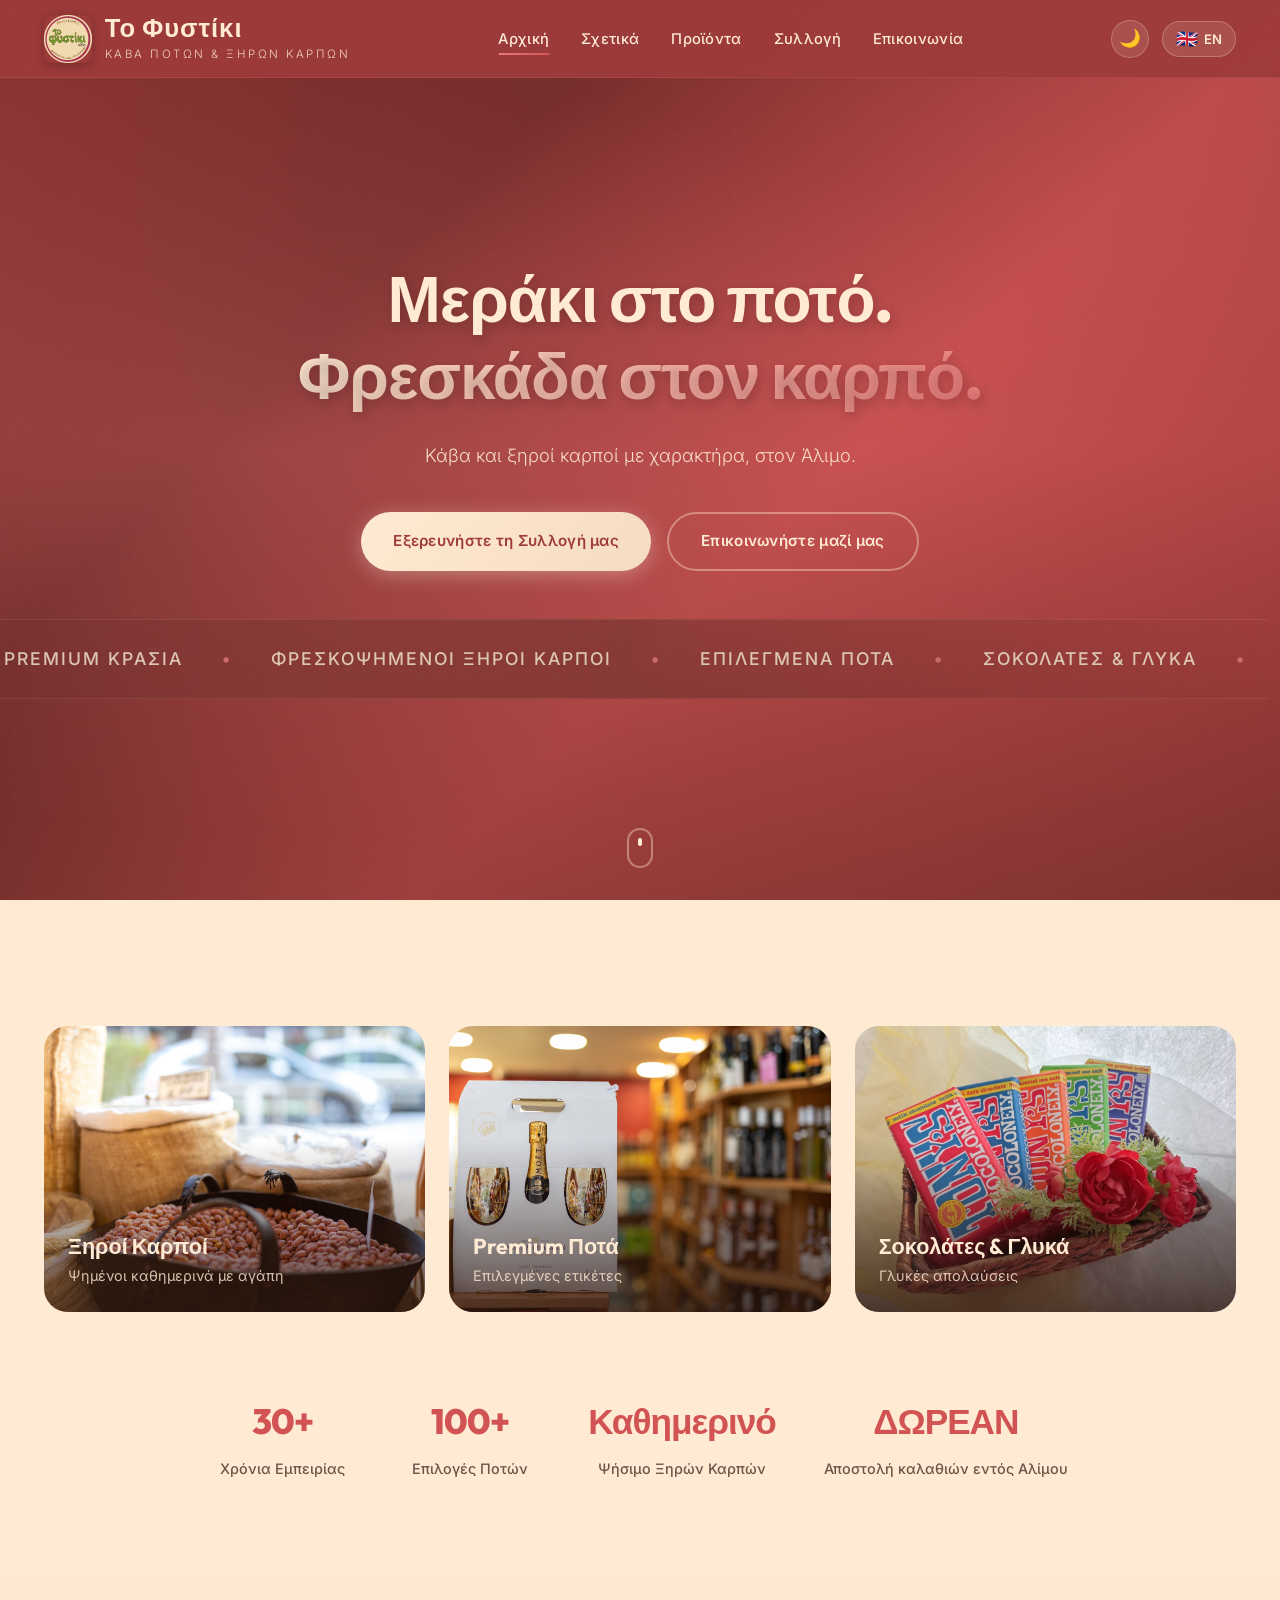
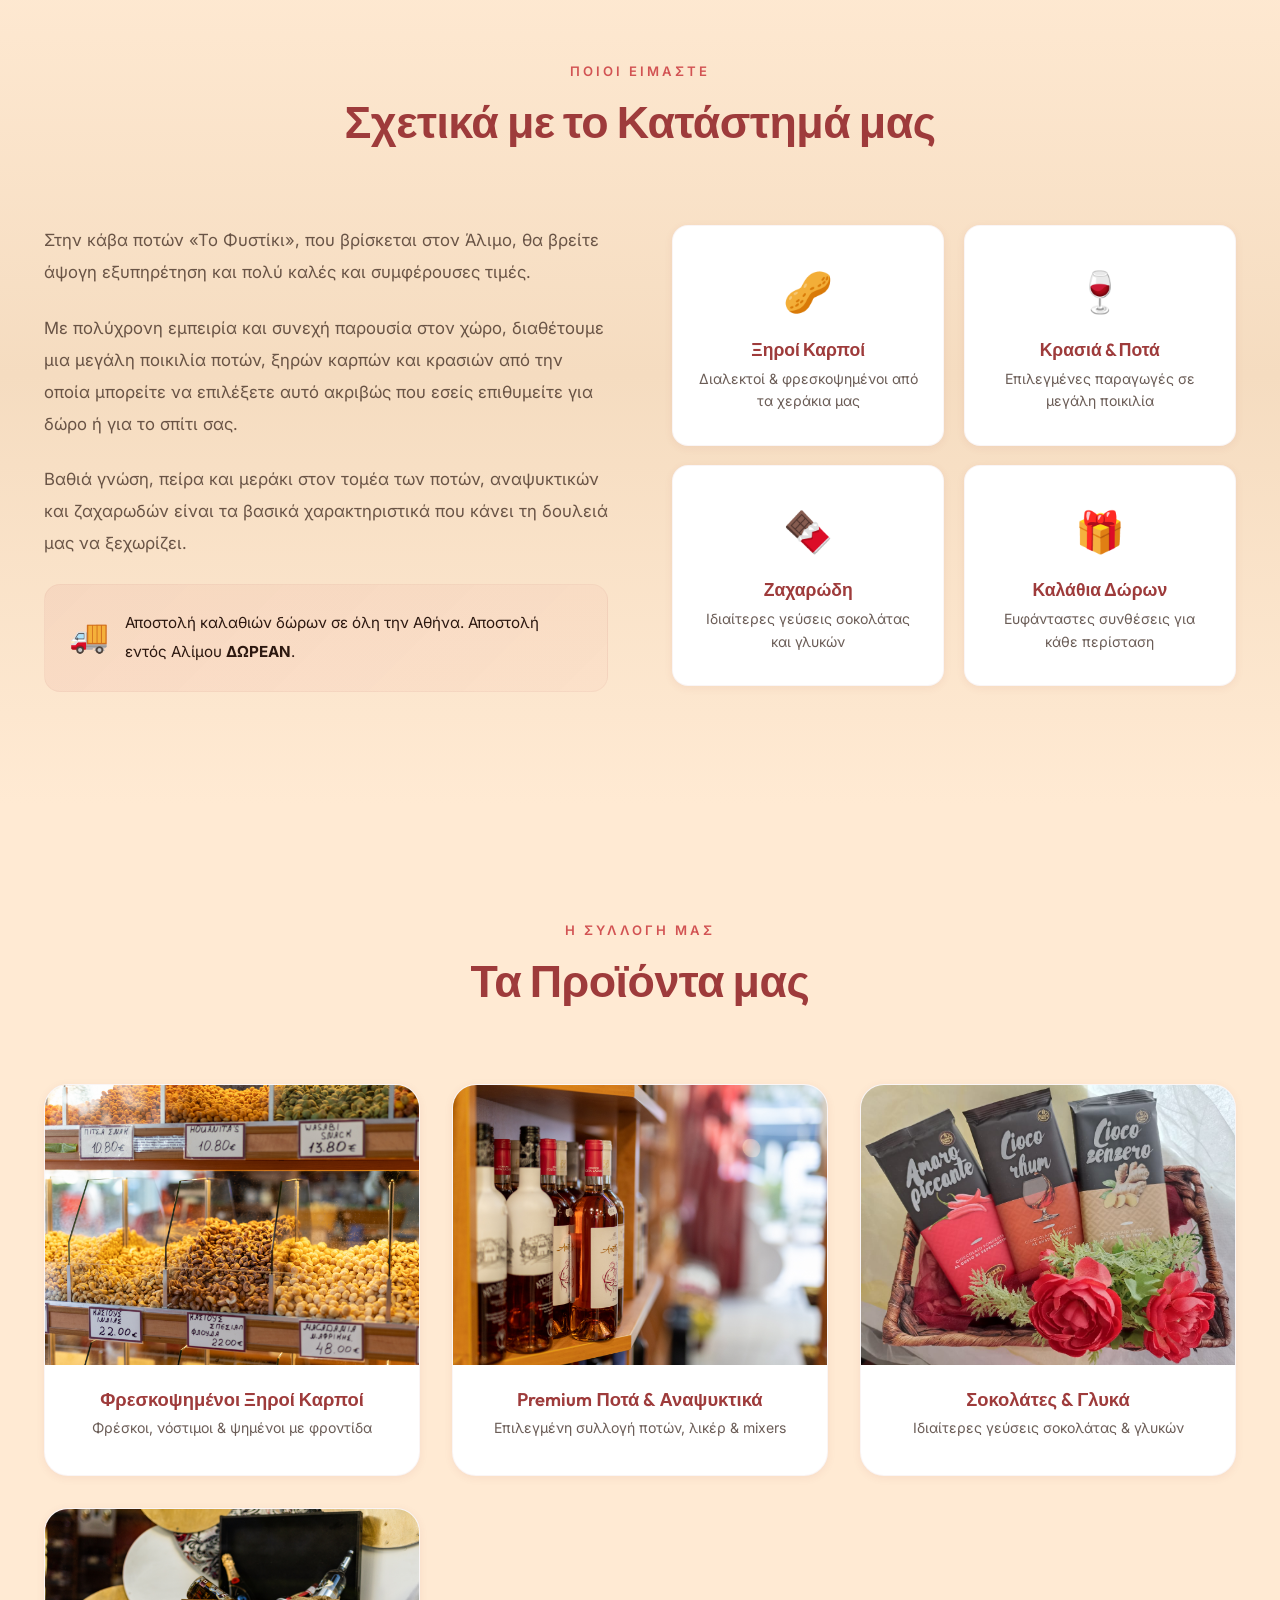
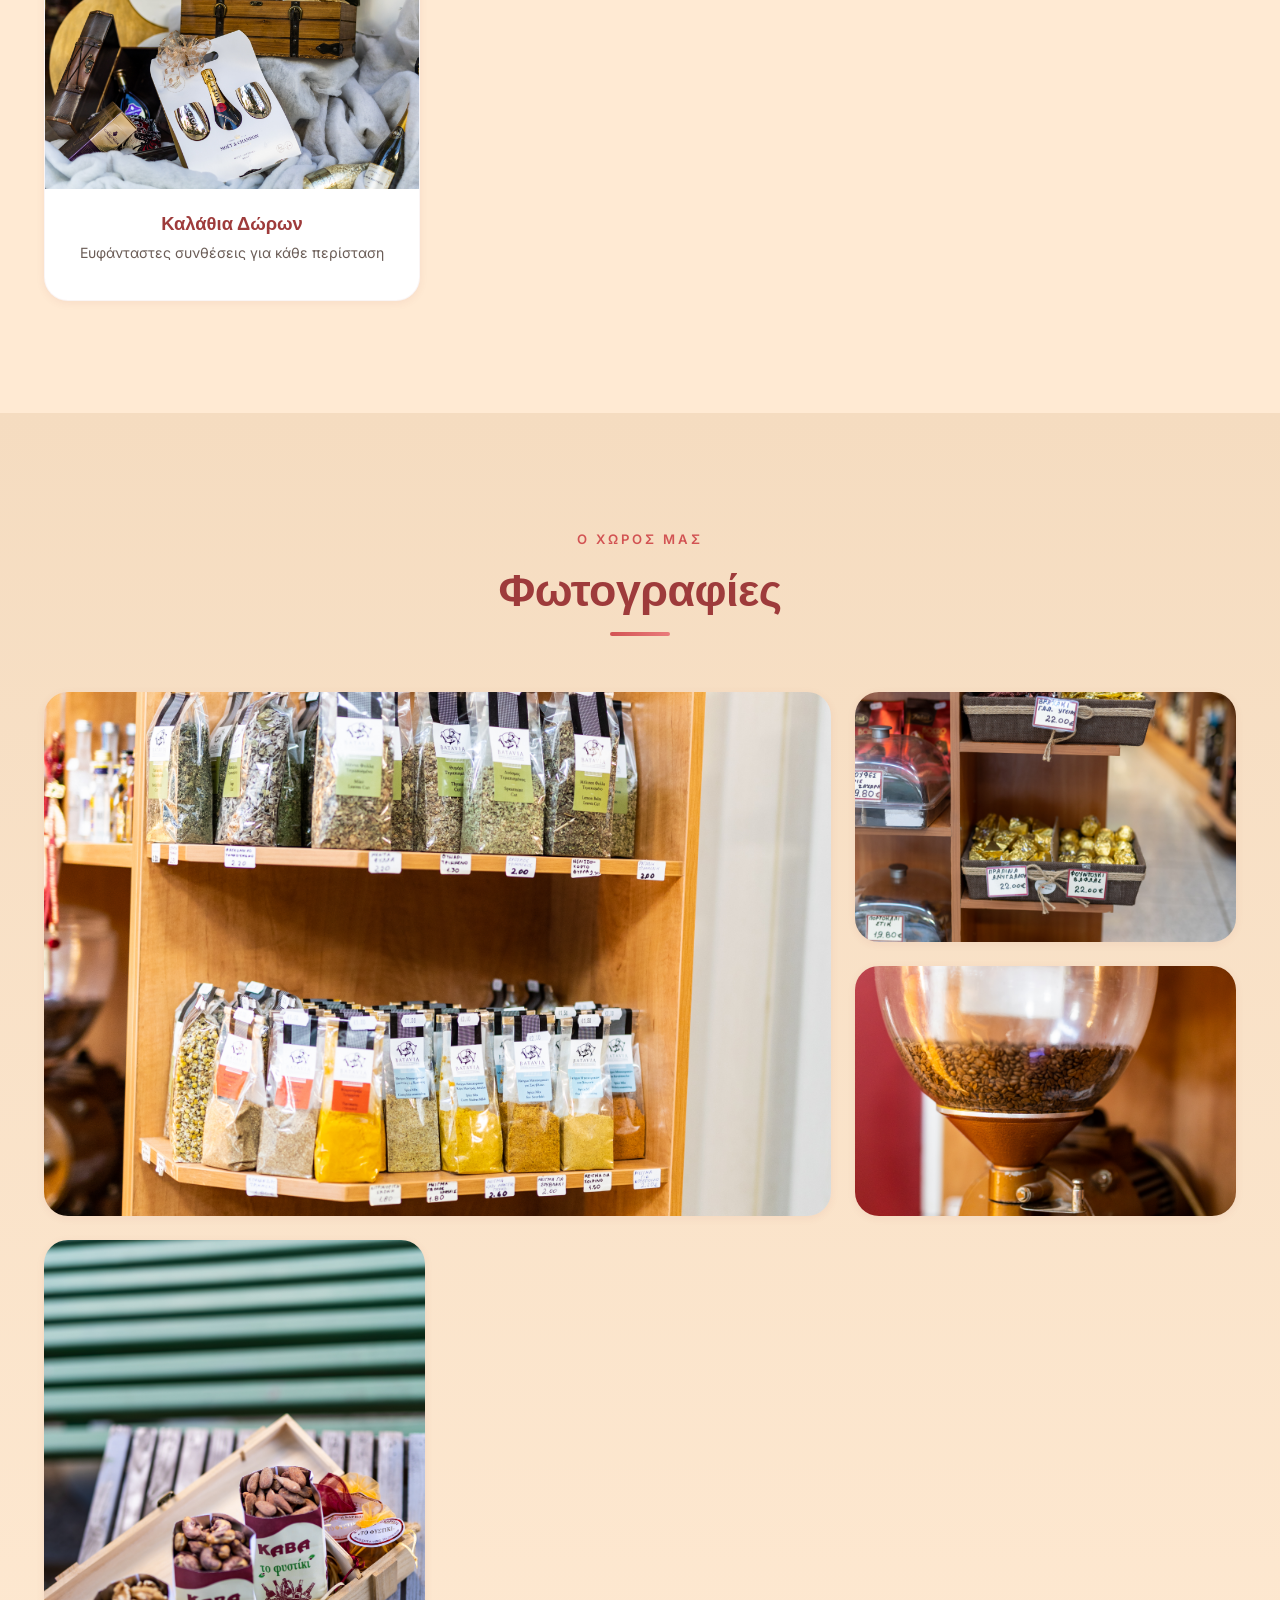
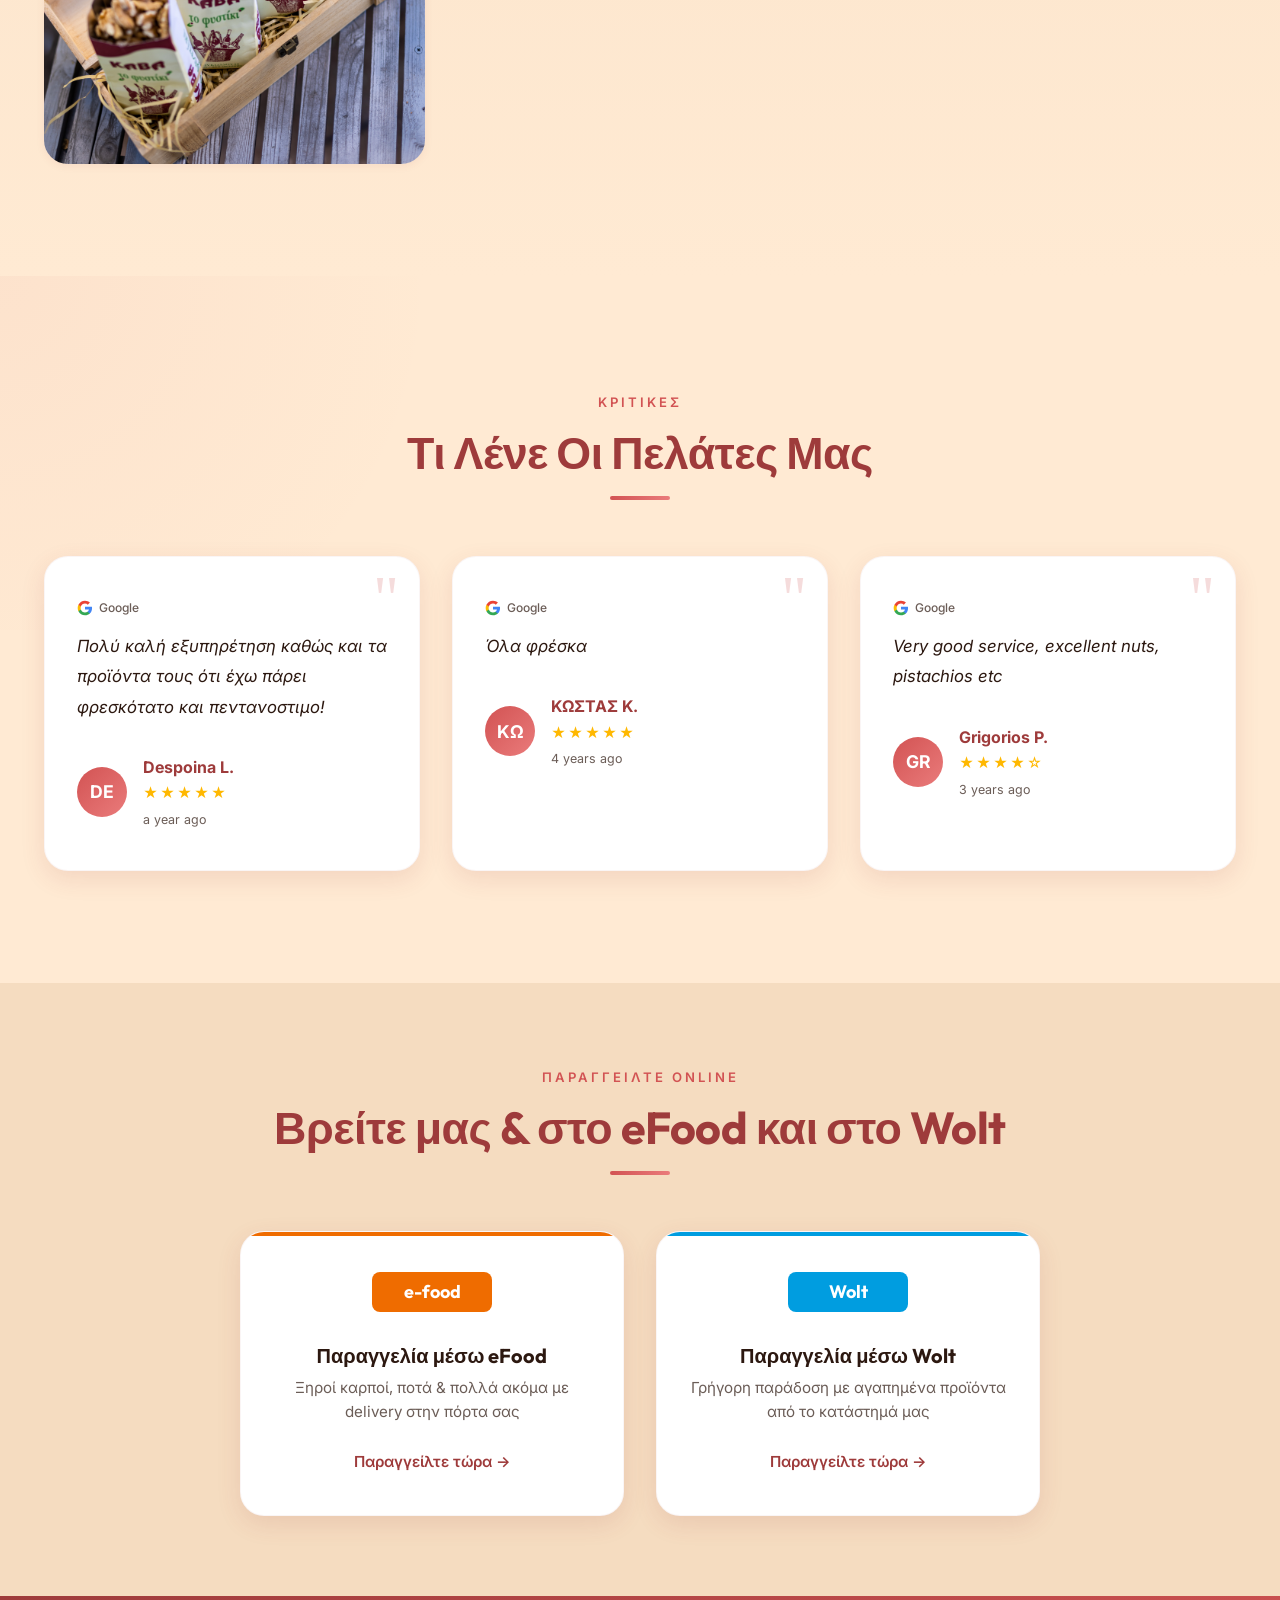
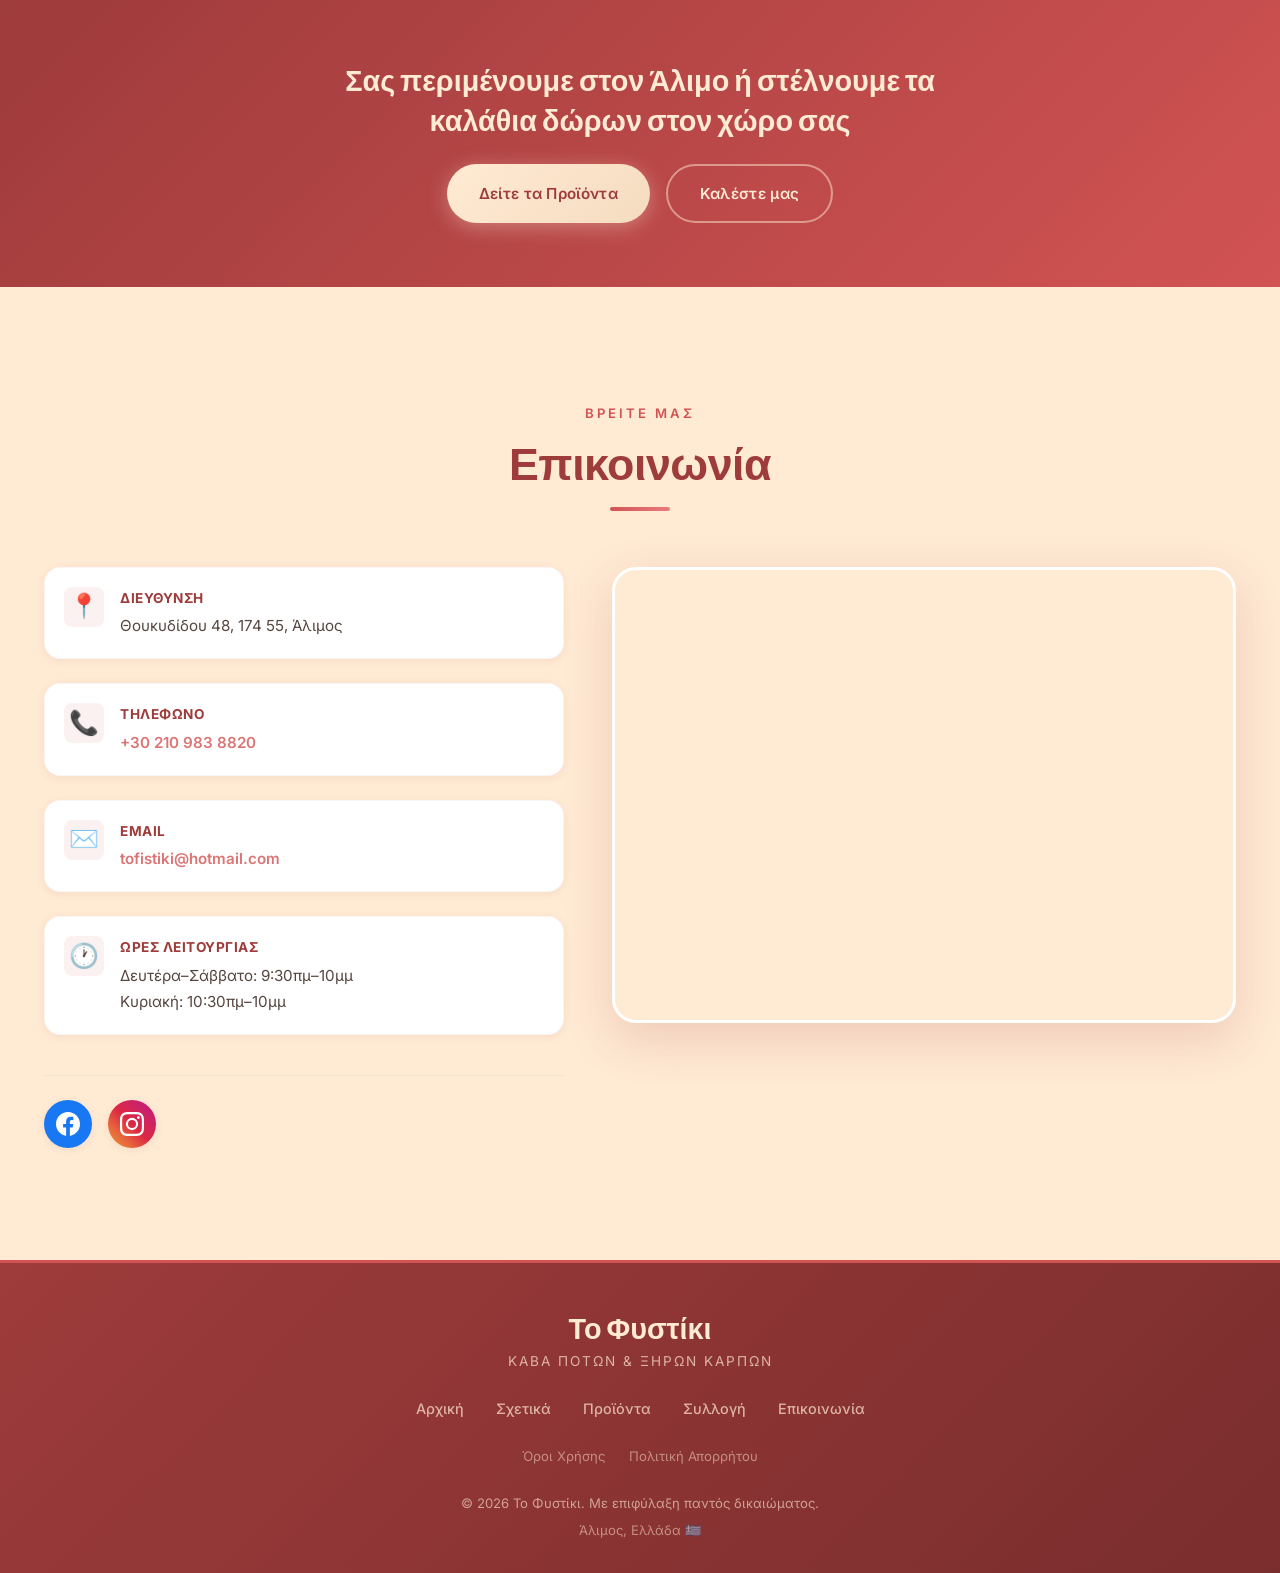
==== commit 8bbcf47e: "Add order online section with eFood and Wolt integration, update translations and styles" ====
--- a/index.html
+++ b/index.html
@@ -210,31 +210,6 @@
 						>Επικοινωνήστε μαζί μας</a
 					>
 				</div>
-				<!-- Trust Bar -->
-				<div class="trust-bar fade-up" data-delay="700">
-					<div class="trust-badge">
-						<span class="trust-icon">🚚</span>
-						<span data-i18n="trust_delivery"
-							>Δωρεάν αποστολή καλαθιών εντός Αλίμου</span
-						>
-					</div>
-					<div class="trust-badge">
-						<span class="trust-icon">🍷</span>
-						<span data-i18n="trust_variety"
-							>Μεγάλη ποικιλία ποτών</span
-						>
-					</div>
-					<div class="trust-badge">
-						<span class="trust-icon">🥜</span>
-						<span data-i18n="trust_nuts"
-							>Φρεσκοψημένοι ξηροί καρποί</span
-						>
-					</div>
-					<div class="trust-badge">
-						<span class="trust-icon">⚡</span>
-						<span data-i18n="trust_service">Άμεση εξυπηρέτηση</span>
-					</div>
-				</div>
 			</div>
 			<!-- Marquee replacing stats -->
 			<div class="hero-marquee fade-up" data-delay="800">
@@ -670,6 +645,111 @@
 
 				<div class="testimonials-grid" id="testimonials-grid">
 					<!-- Testimonials will be injected here dynamically by script.js -->
+				</div>
+			</div>
+		</section>
+
+		<!-- Order Online Section -->
+		<section class="order-platforms">
+			<div class="container">
+				<div class="section-header">
+					<span class="section-tag fade-up" data-i18n="order_tag"
+						>Παραγγείλτε Online</span
+					>
+					<h2 class="section-title fade-up" data-i18n="order_title">
+						Βρείτε μας & στο eFood και στο Wolt
+					</h2>
+					<div class="title-decoration fade-up"></div>
+				</div>
+				<div class="platforms-grid">
+					<a
+						href="https://www.e-food.gr/delivery/alimos/to-fystiki"
+						target="_blank"
+						rel="noopener noreferrer"
+						class="platform-card efood-card fade-up"
+						data-delay="0"
+					>
+						<div class="platform-logo">
+							<svg
+								viewBox="0 0 120 40"
+								fill="none"
+								xmlns="http://www.w3.org/2000/svg"
+								class="platform-svg"
+							>
+								<rect
+									width="120"
+									height="40"
+									rx="8"
+									fill="#ef6c00"
+								/>
+								<text
+									x="60"
+									y="26"
+									text-anchor="middle"
+									fill="#fff"
+									font-family="Outfit, sans-serif"
+									font-weight="700"
+									font-size="18"
+								>
+									e-food
+								</text>
+							</svg>
+						</div>
+						<h3 data-i18n="order_efood_title">
+							Παραγγελία μέσω eFood
+						</h3>
+						<p data-i18n="order_efood_desc">
+							Ξηροί καρποί, ποτά & πολλά ακόμα με delivery στην
+							πόρτα σας
+						</p>
+						<span class="platform-cta" data-i18n="order_cta"
+							>Παραγγείλτε τώρα →</span
+						>
+					</a>
+					<a
+						href="https://wolt.com/en/grc/athens/venue/to-fistiki-alimos"
+						target="_blank"
+						rel="noopener noreferrer"
+						class="platform-card wolt-card fade-up"
+						data-delay="150"
+					>
+						<div class="platform-logo">
+							<svg
+								viewBox="0 0 120 40"
+								fill="none"
+								xmlns="http://www.w3.org/2000/svg"
+								class="platform-svg"
+							>
+								<rect
+									width="120"
+									height="40"
+									rx="8"
+									fill="#009de0"
+								/>
+								<text
+									x="60"
+									y="26"
+									text-anchor="middle"
+									fill="#fff"
+									font-family="Outfit, sans-serif"
+									font-weight="700"
+									font-size="18"
+								>
+									Wolt
+								</text>
+							</svg>
+						</div>
+						<h3 data-i18n="order_wolt_title">
+							Παραγγελία μέσω Wolt
+						</h3>
+						<p data-i18n="order_wolt_desc">
+							Γρήγορη παράδοση με αγαπημένα προϊόντα από το
+							κατάστημά μας
+						</p>
+						<span class="platform-cta" data-i18n="order_cta"
+							>Παραγγείλτε τώρα →</span
+						>
+					</a>
 				</div>
 			</div>
 		</section>
--- a/styles.css
+++ b/styles.css
@@ -771,6 +771,106 @@
 	text-align: center;
 }
 
+/* ===== ORDER PLATFORMS (eFOOD & WOLT) ===== */
+.order-platforms {
+	padding: 5rem 0;
+	background: var(--bg-alt);
+}
+
+.platforms-grid {
+	display: grid;
+	grid-template-columns: repeat(2, 1fr);
+	gap: 2rem;
+	max-width: 800px;
+	margin: 0 auto;
+}
+
+.platform-card {
+	display: flex;
+	flex-direction: column;
+	align-items: center;
+	text-align: center;
+	background: var(--card-bg);
+	border-radius: var(--radius-lg);
+	padding: 2.5rem 2rem;
+	box-shadow: var(--shadow-md);
+	border: 1px solid var(--card-border);
+	text-decoration: none;
+	color: var(--text-color);
+	transition: var(--transition);
+	position: relative;
+	overflow: hidden;
+}
+
+.platform-card::before {
+	content: "";
+	position: absolute;
+	top: 0;
+	left: 0;
+	right: 0;
+	height: 4px;
+	transition: height 0.3s ease;
+}
+
+.efood-card::before {
+	background: #ef6c00;
+}
+
+.wolt-card::before {
+	background: #009de0;
+}
+
+.platform-card:hover {
+	transform: translateY(-8px);
+	box-shadow: var(--shadow-xl);
+}
+
+.platform-card:hover::before {
+	height: 6px;
+}
+
+.platform-logo {
+	margin-bottom: 1.5rem;
+}
+
+.platform-svg {
+	width: 120px;
+	height: 40px;
+}
+
+.platform-card h3 {
+	font-size: 1.25rem;
+	font-weight: 700;
+	margin-bottom: 0.5rem;
+	color: var(--text-color);
+}
+
+.platform-card p {
+	font-size: 0.95rem;
+	color: var(--text-muted);
+	margin-bottom: 1.5rem;
+	line-height: 1.6;
+}
+
+.platform-cta {
+	font-weight: 600;
+	font-size: 0.95rem;
+	color: var(--deep-red);
+	transition: var(--transition);
+}
+
+.platform-card:hover .platform-cta {
+	letter-spacing: 0.5px;
+}
+
+.efood-card:hover .platform-cta {
+	color: #ef6c00;
+}
+
+.wolt-card:hover .platform-cta {
+	color: #009de0;
+}
+
 /* ===== VISIT US / DELIVERY BANNER ===== */
 .visit-banner {
 	padding: 4rem 0;
@@ -1877,6 +1977,11 @@
 		grid-template-columns: 1fr;
 	}
 
+	.platforms-grid {
+		grid-template-columns: 1fr;
+		max-width: 400px;
+	}
+
 	.contact-grid {
 		grid-template-columns: 1fr;
 	}
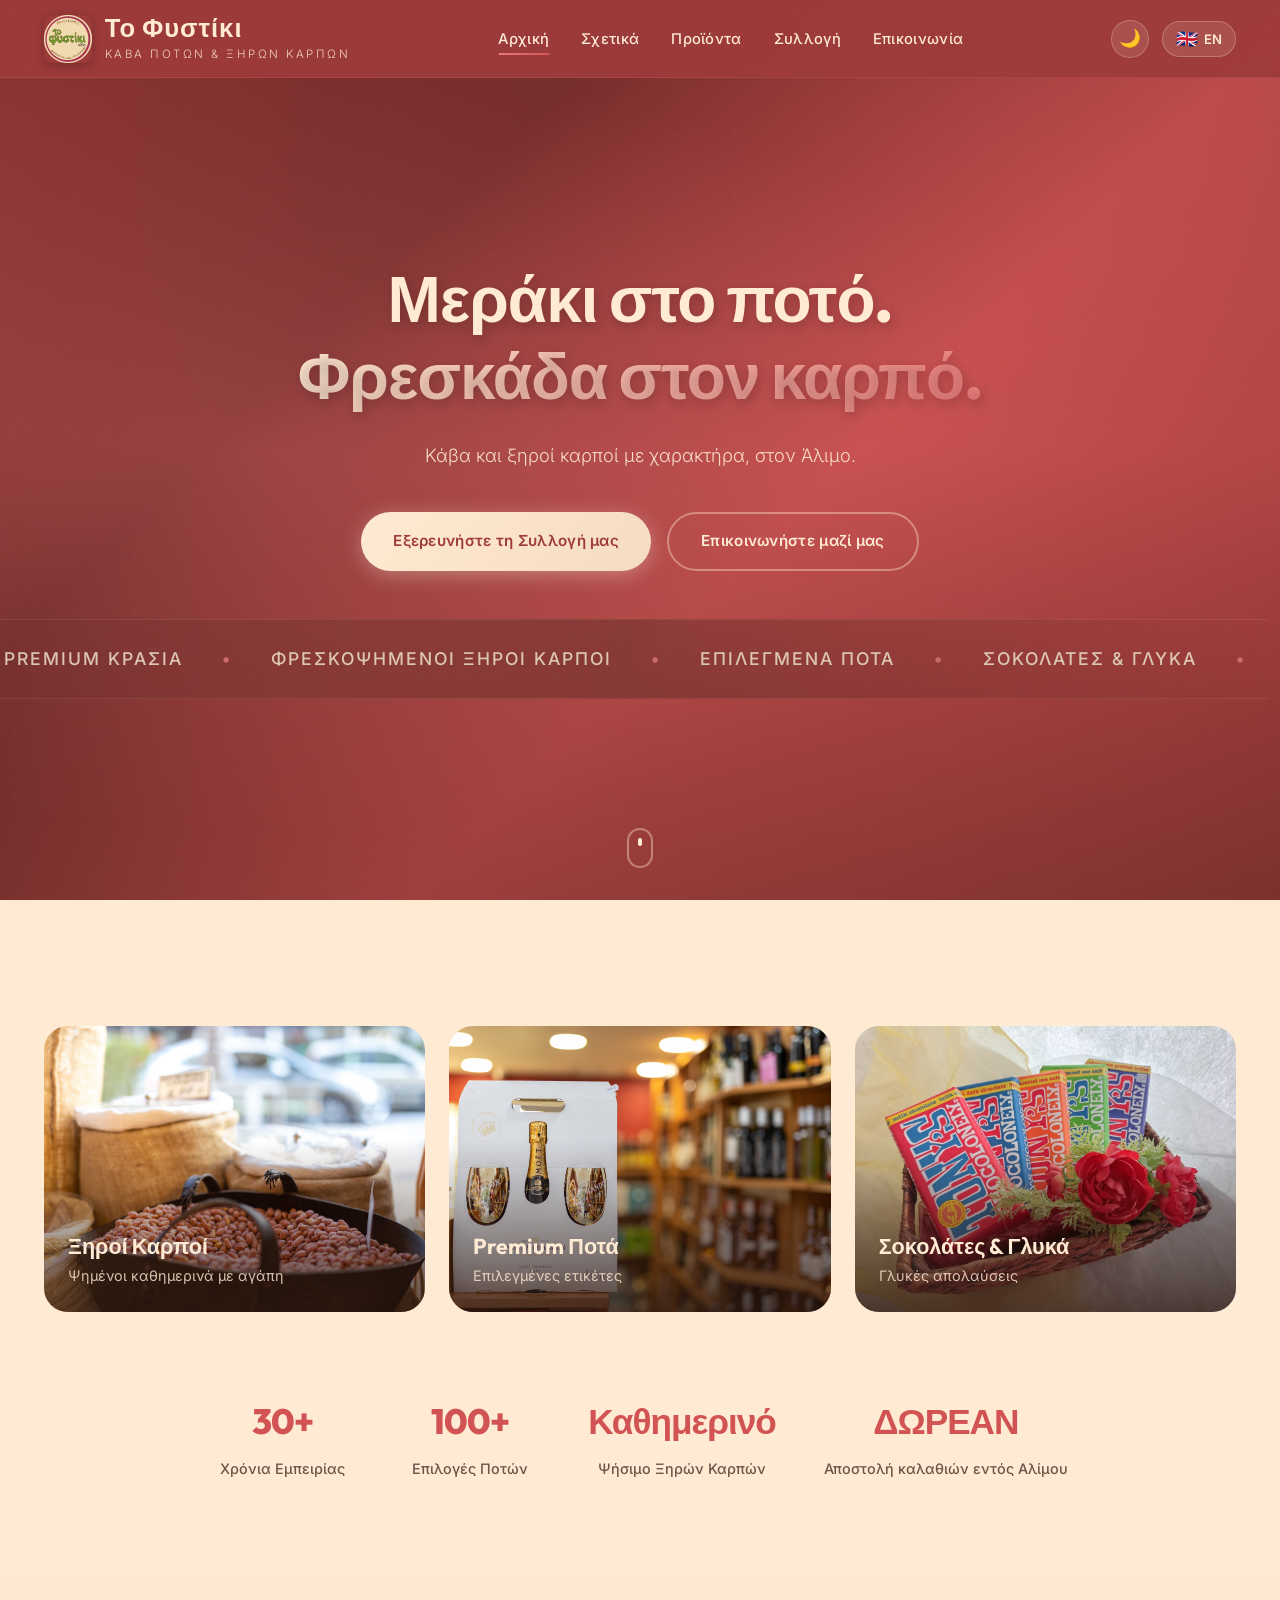
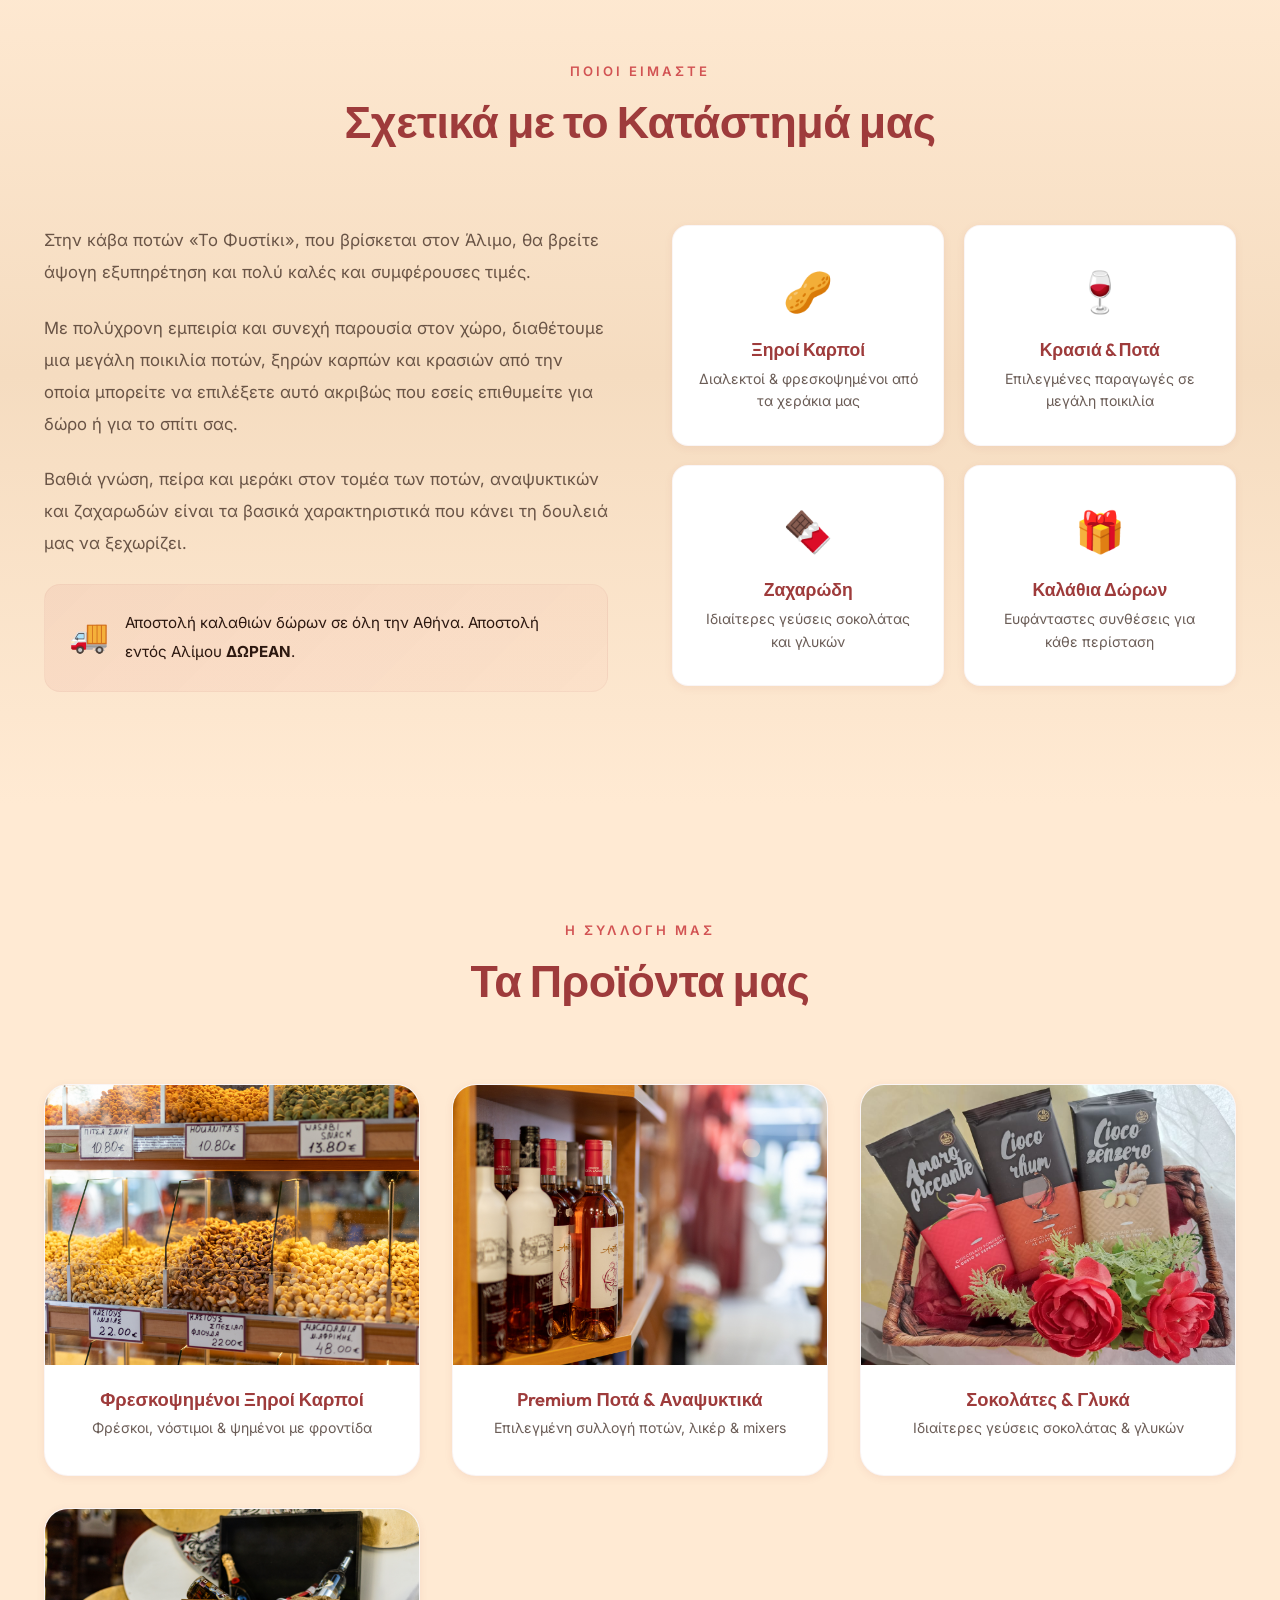
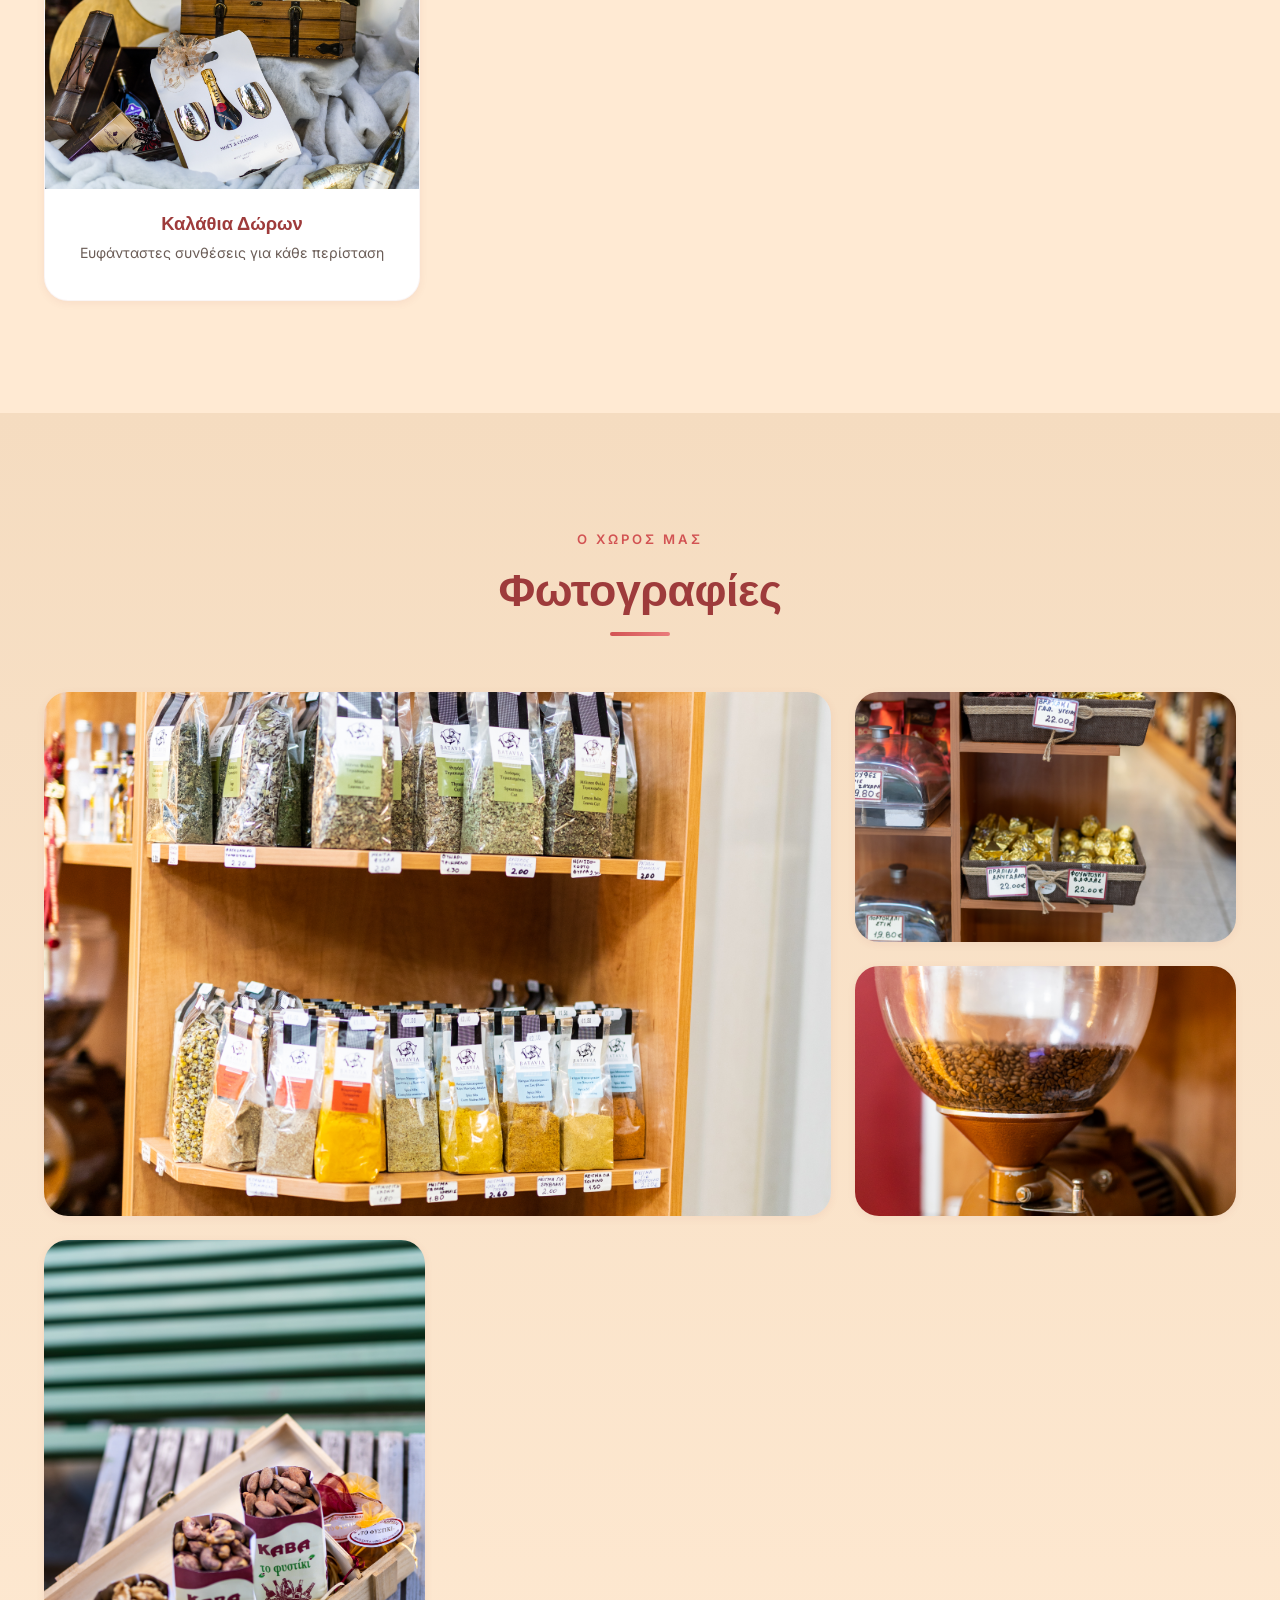
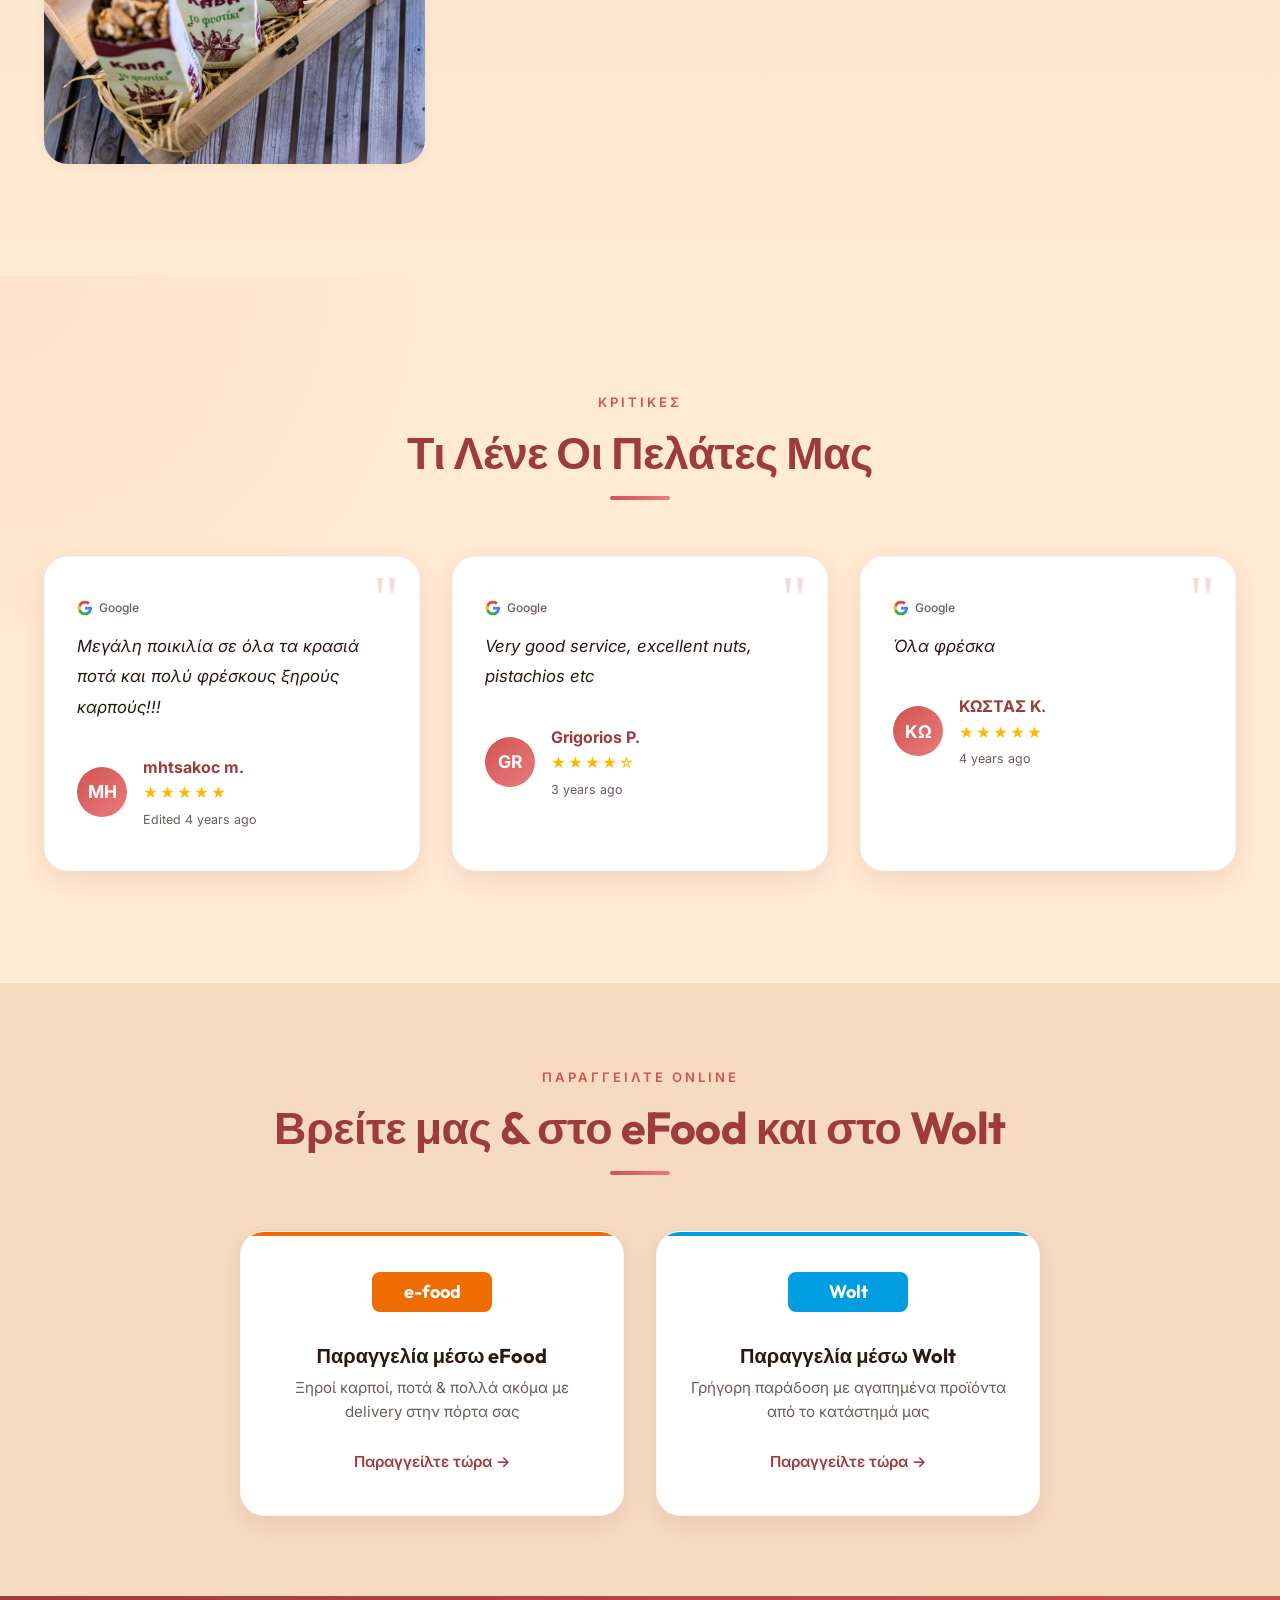
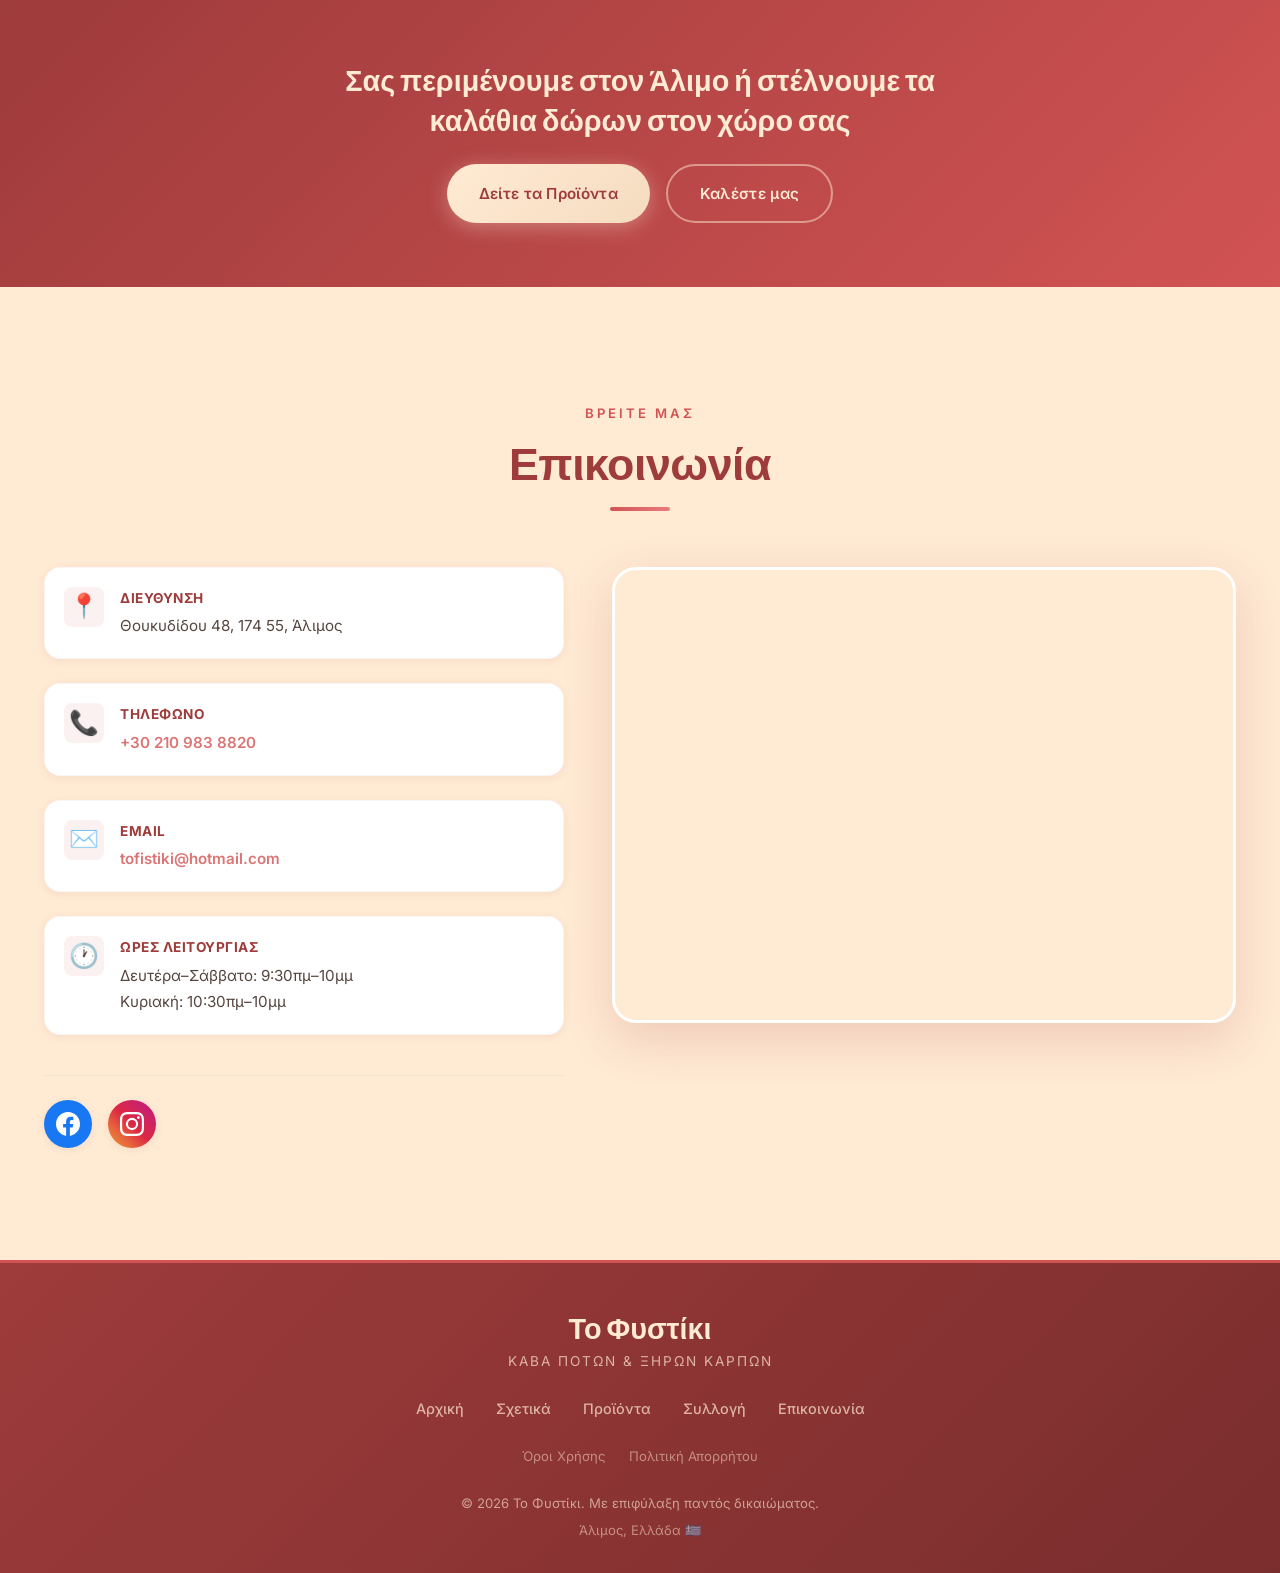
==== commit 1a7e9c9a: "Update OpenGraph image and dimensions for better SEO representation" ====
--- a/index.html
+++ b/index.html
@@ -28,8 +28,10 @@
 		<meta property="og:url" content="https://cavafistiki.gr/" />
 		<meta
 			property="og:image"
-			content="https://images.unsplash.com/photo-1510812431401-41d2bd2722f3?w=1200&h=630&fit=crop"
+			content="https://cavafistiki.gr/media/fystiki_pfp.png"
 		/>
+		<meta property="og:image:width" content="768" />
+		<meta property="og:image:height" content="768" />
 		<link rel="canonical" href="https://cavafistiki.gr/" />
 
 		<!-- JSON-LD Structured Data for LocalBusiness -->
@@ -38,7 +40,7 @@
 				"@context": "https://schema.org",
 				"@type": "LiquorStore",
 				"name": "Το Φυστίκι",
-				"image": "https://images.unsplash.com/photo-1510812431401-41d2bd2722f3?w=800",
+				"image": "https://cavafistiki.gr/media/fystiki_pfp.png",
 				"@id": "",
 				"url": "https://cavafistiki.gr",
 				"telephone": "+302109838820",
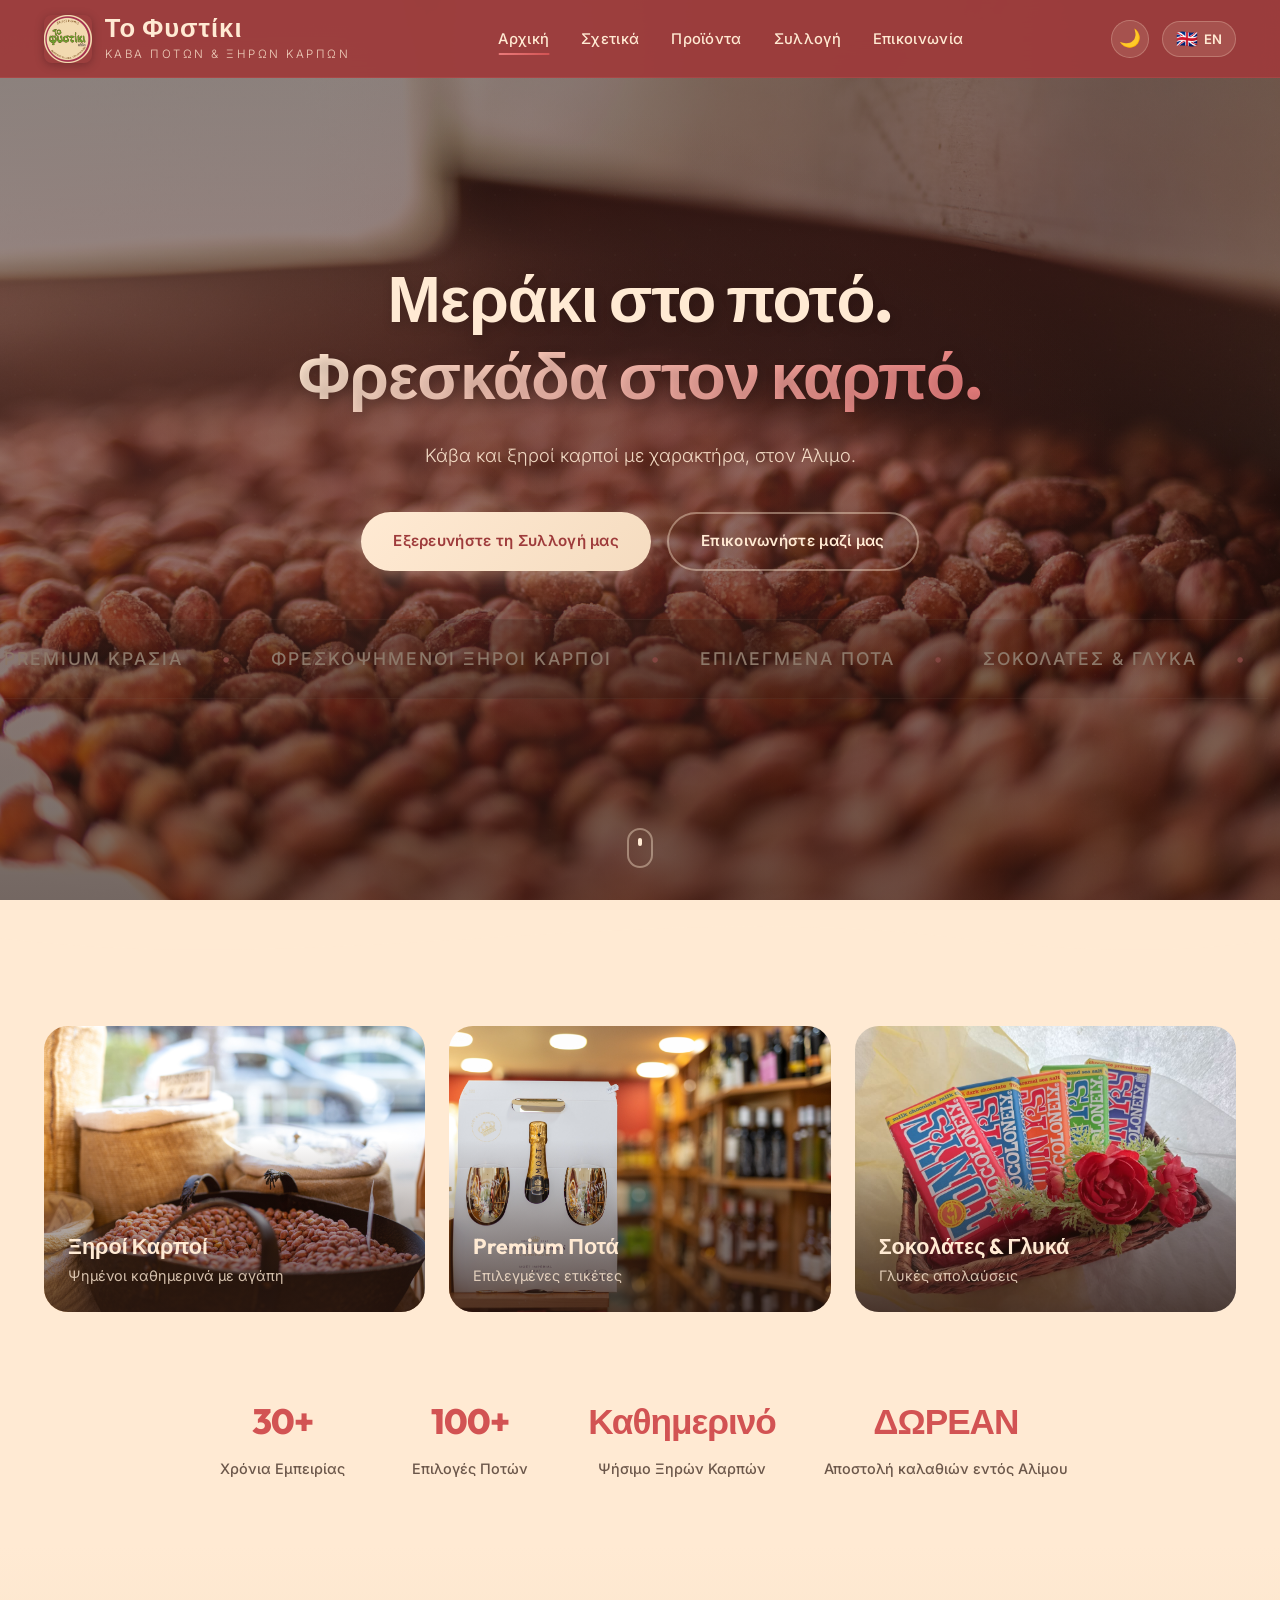
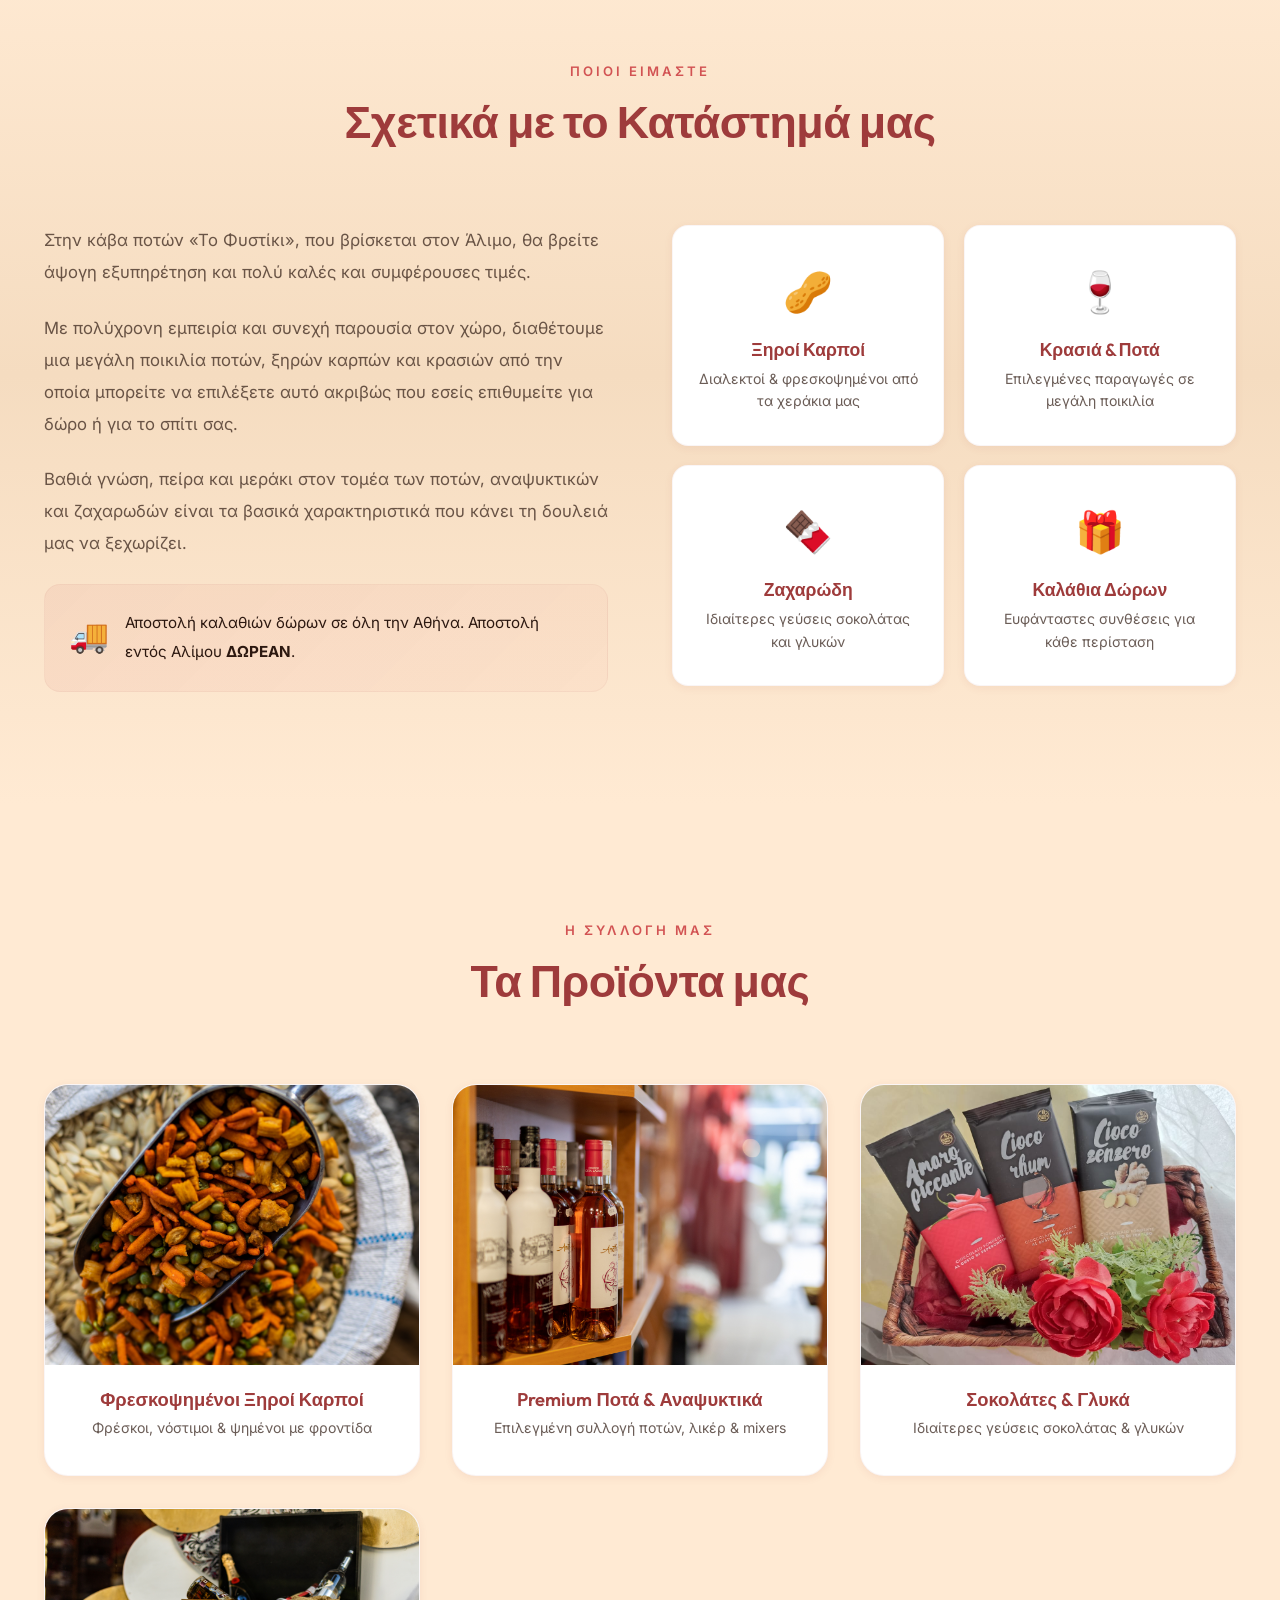
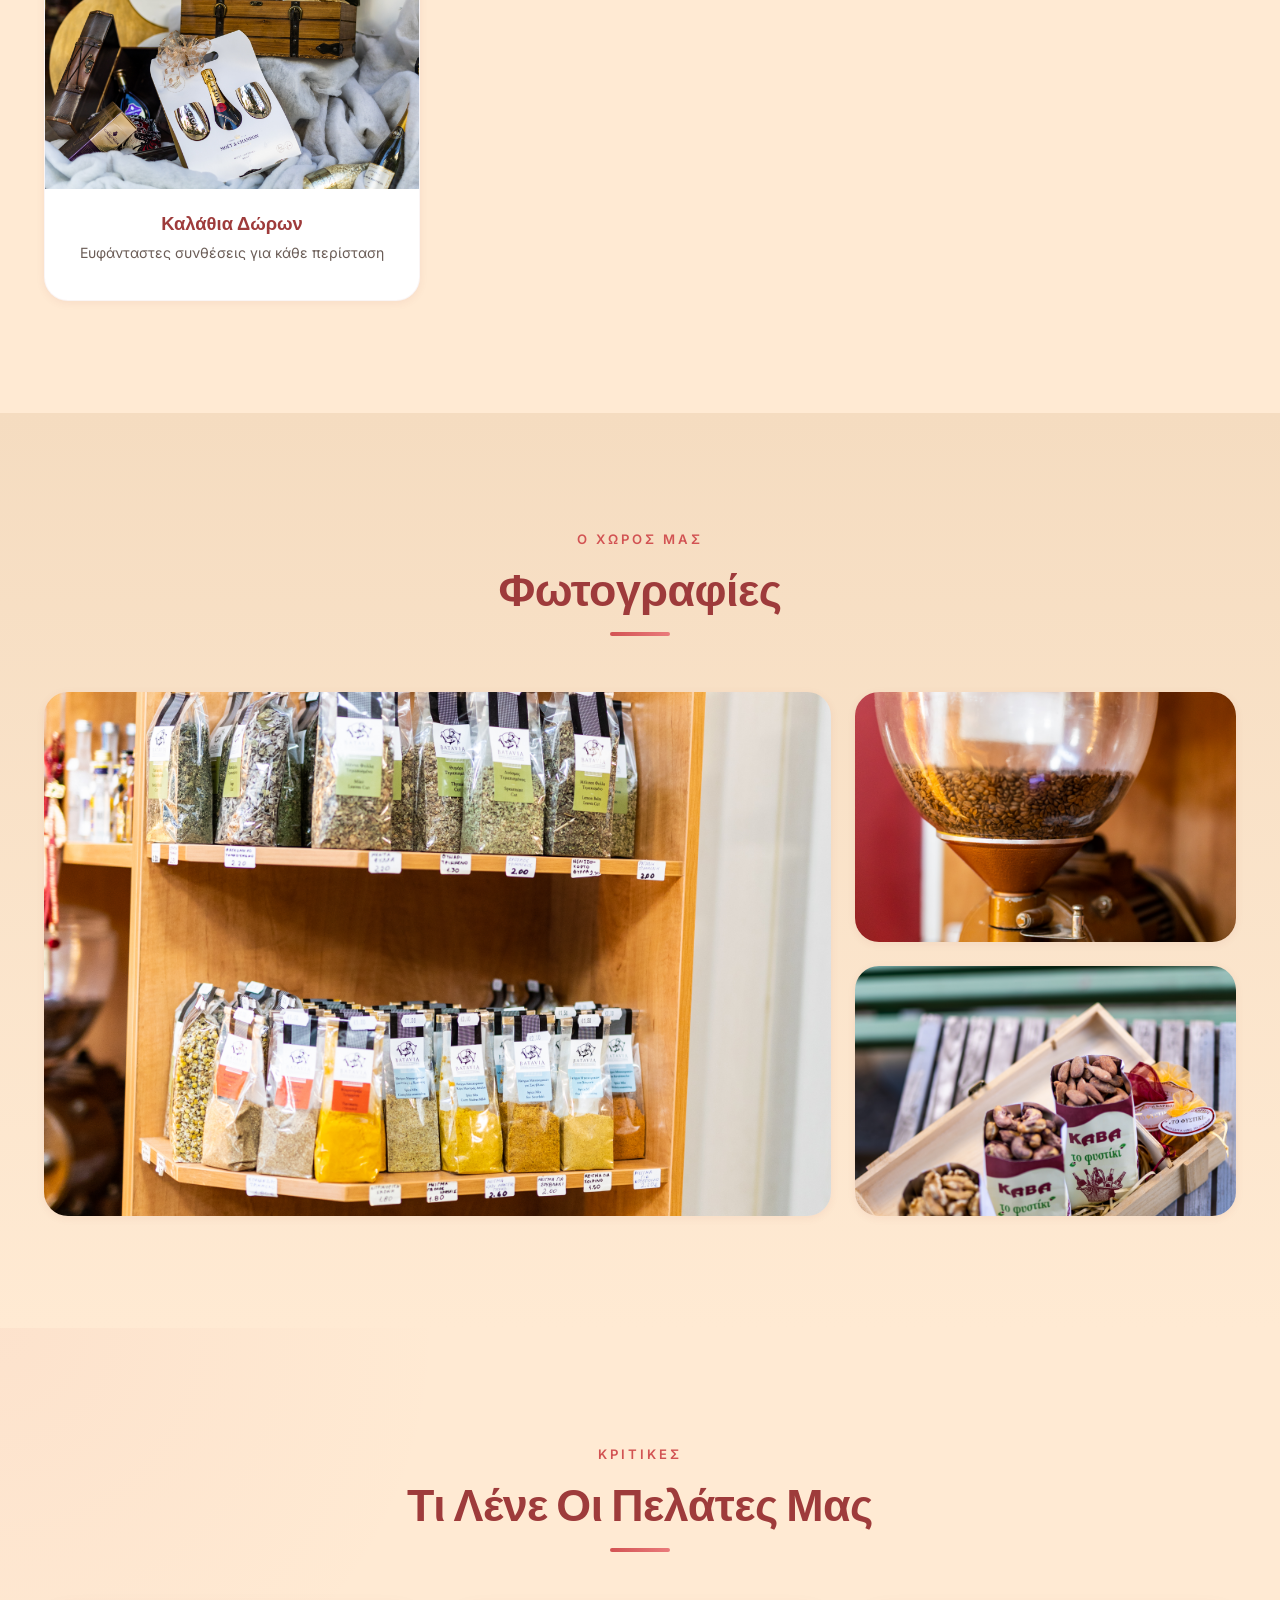
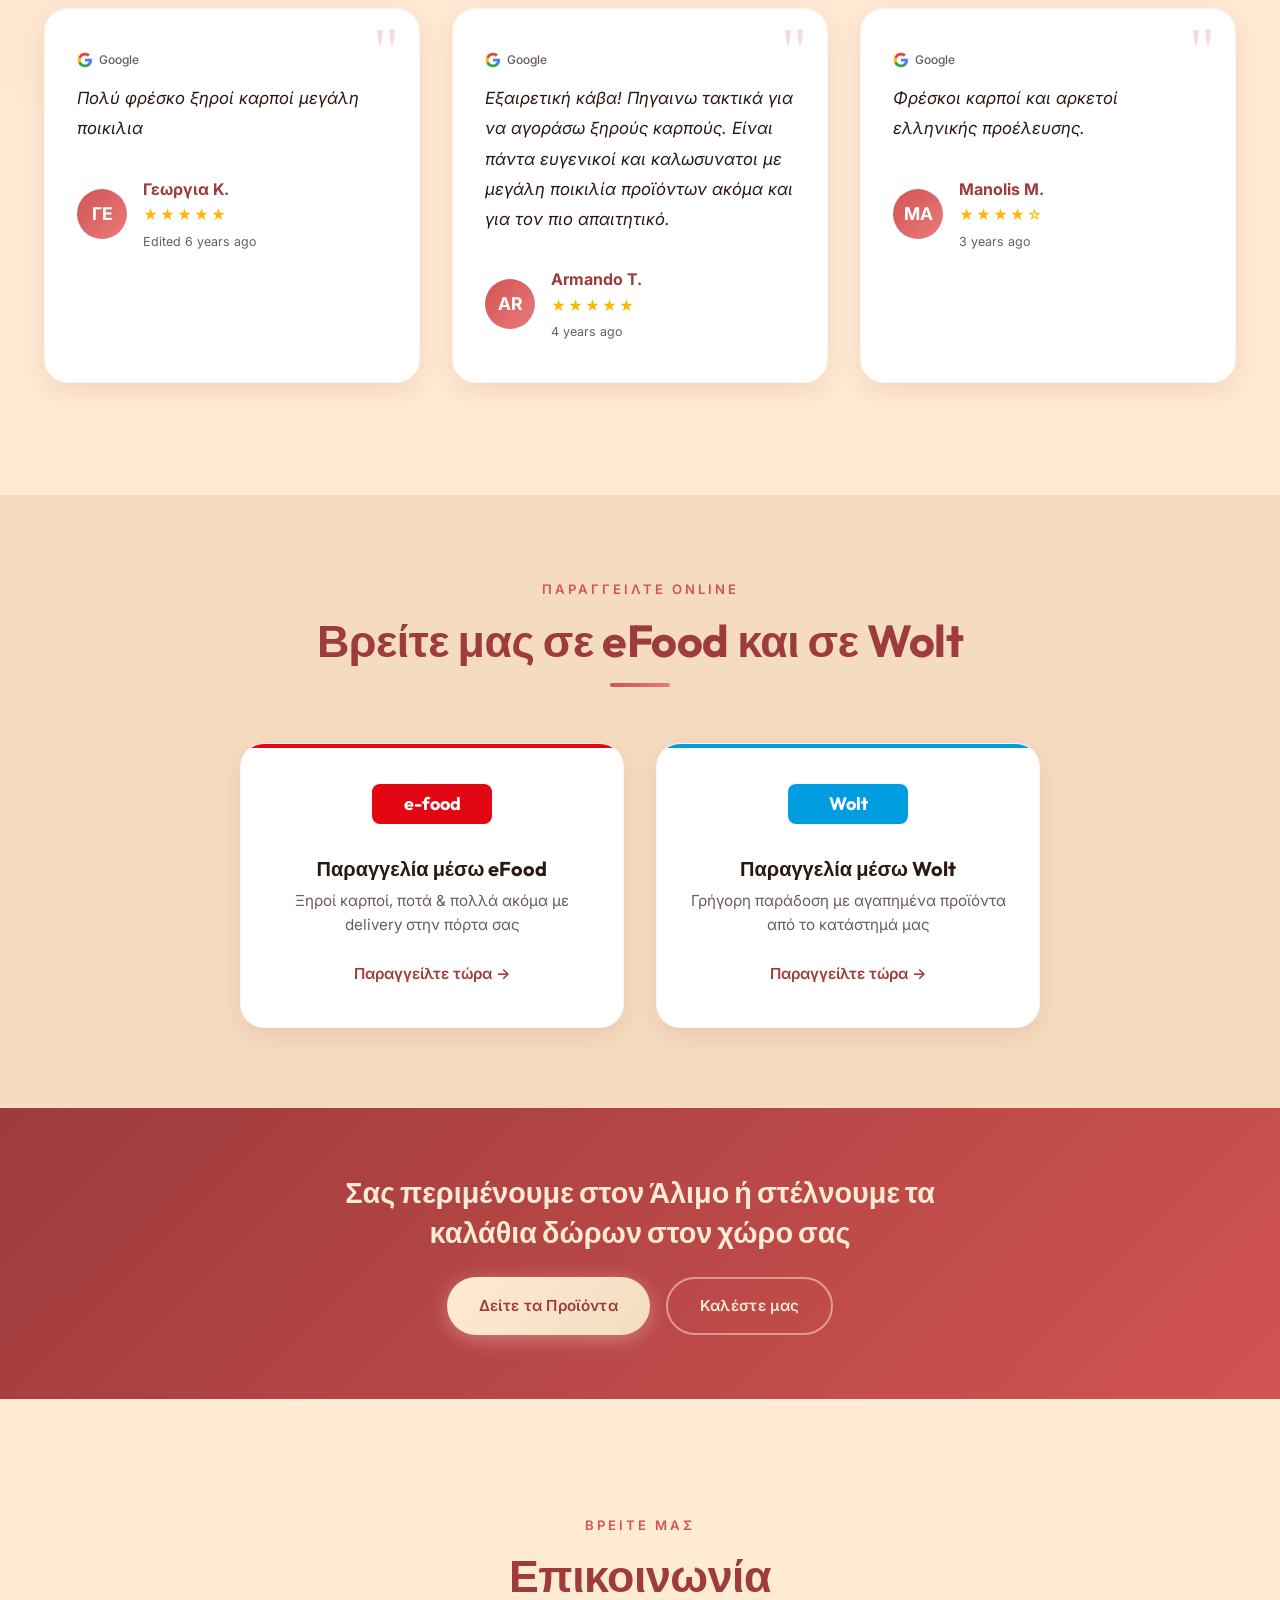
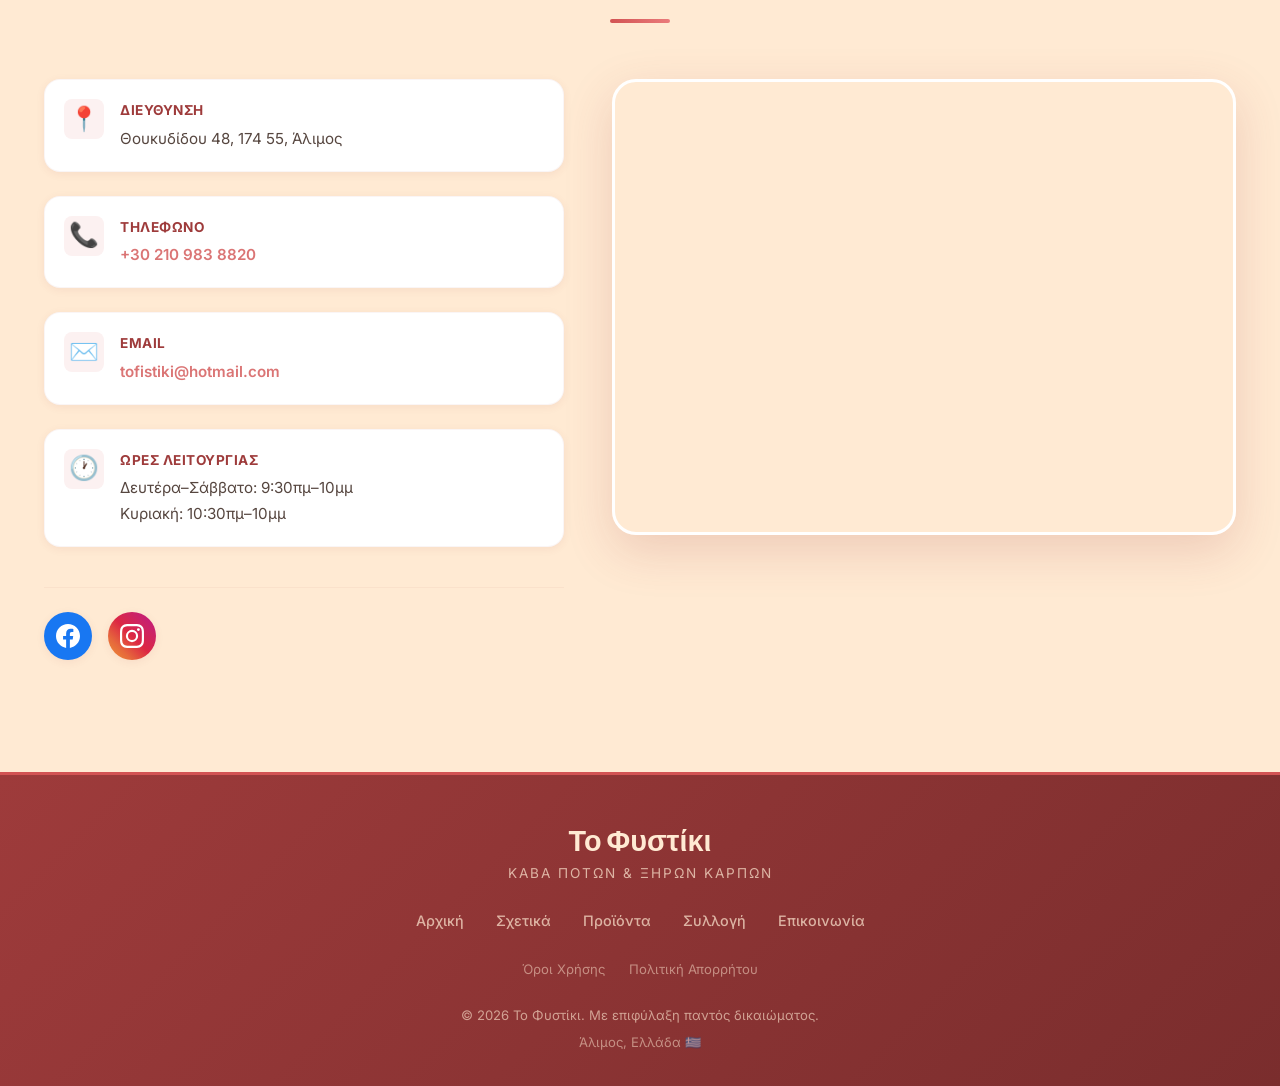
==== commit 96e350e2: "Update product images, translations, and styles; remove unused images" ====
--- a/index.html
+++ b/index.html
@@ -468,7 +468,7 @@
 					>
 						<div class="product-image">
 							<img
-								src="media/nuts_3.JPG"
+								src="media/nuts_14.JPG"
 								alt="Roasted Nuts"
 								loading="lazy"
 							/>
@@ -607,13 +607,6 @@
 							loading="lazy"
 						/>
 					</div>
-					<div class="gallery-item fade-up" data-delay="100">
-						<img
-							src="media/gallery_2.JPG"
-							alt="Το Φυστίκι"
-							loading="lazy"
-						/>
-					</div>
 					<div class="gallery-item fade-up" data-delay="200">
 						<img
 							src="media/gallery_3.JPG"
@@ -659,7 +652,7 @@
 						>Παραγγείλτε Online</span
 					>
 					<h2 class="section-title fade-up" data-i18n="order_title">
-						Βρείτε μας & στο eFood και στο Wolt
+						Βρείτε μας σε eFood και σε Wolt
 					</h2>
 					<div class="title-decoration fade-up"></div>
 				</div>
@@ -682,7 +675,7 @@
 									width="120"
 									height="40"
 									rx="8"
-									fill="#ef6c00"
+									fill="#e30613"
 								/>
 								<text
 									x="60"
--- a/styles.css
+++ b/styles.css
@@ -324,24 +324,18 @@
 .hero-bg {
 	position: absolute;
 	inset: 0;
-	background: linear-gradient(
-		135deg,
-		#9e3b3b 0%,
-		#7a2d2d 30%,
-		#d25353 60%,
-		#9e3b3b 100%
-	);
+	background-image: url("media/hero.JPG");
+	background-size: cover;
+	background-position: center;
+	background-repeat: no-repeat;
 	z-index: 0;
 }
 
 [data-theme="dark"] .hero-bg {
-	background: linear-gradient(
-		135deg,
-		#3a1515 0%,
-		#200a0a 30%,
-		#5c2020 60%,
-		#3a1515 100%
-	);
+	background-image: url("media/hero.JPG");
+	background-size: cover;
+	background-position: center;
+	background-repeat: no-repeat;
 }
 
 .hero-bg::before {
@@ -392,9 +386,9 @@
 	inset: 0;
 	background: linear-gradient(
 		180deg,
-		rgba(44, 24, 16, 0.15) 0%,
-		rgba(44, 24, 16, 0.05) 50%,
-		rgba(44, 24, 16, 0.3) 100%
+		rgba(44, 24, 16, 0.55) 0%,
+		rgba(44, 24, 16, 0.45) 50%,
+		rgba(44, 24, 16, 0.65) 100%
 	);
 	z-index: 1;
 }
@@ -813,7 +807,7 @@
 }
 
 .efood-card::before {
-	background: #ef6c00;
+	background: #e30613;
 }
 
 .wolt-card::before {
@@ -864,7 +858,7 @@
 }
 
 .efood-card:hover .platform-cta {
-	color: #ef6c00;
+	color: #e30613;
 }
 
 .wolt-card:hover .platform-cta {
